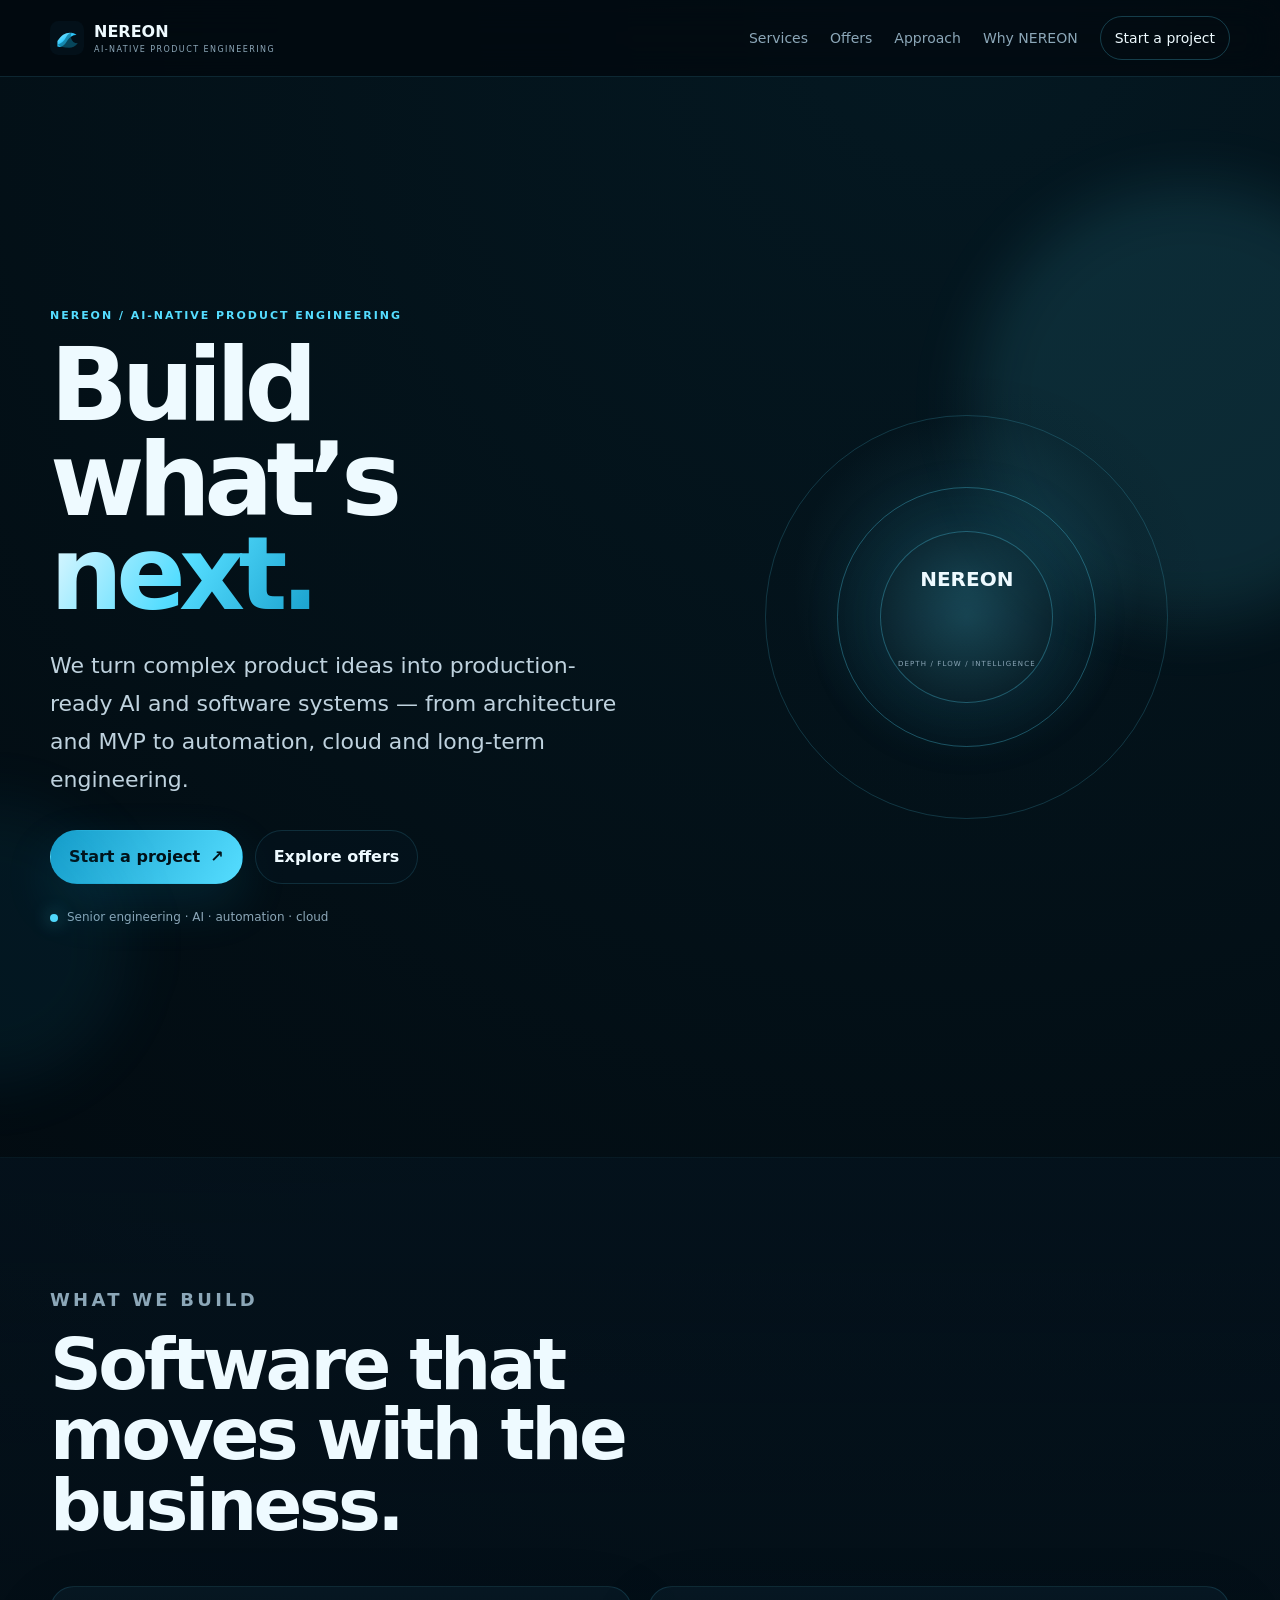
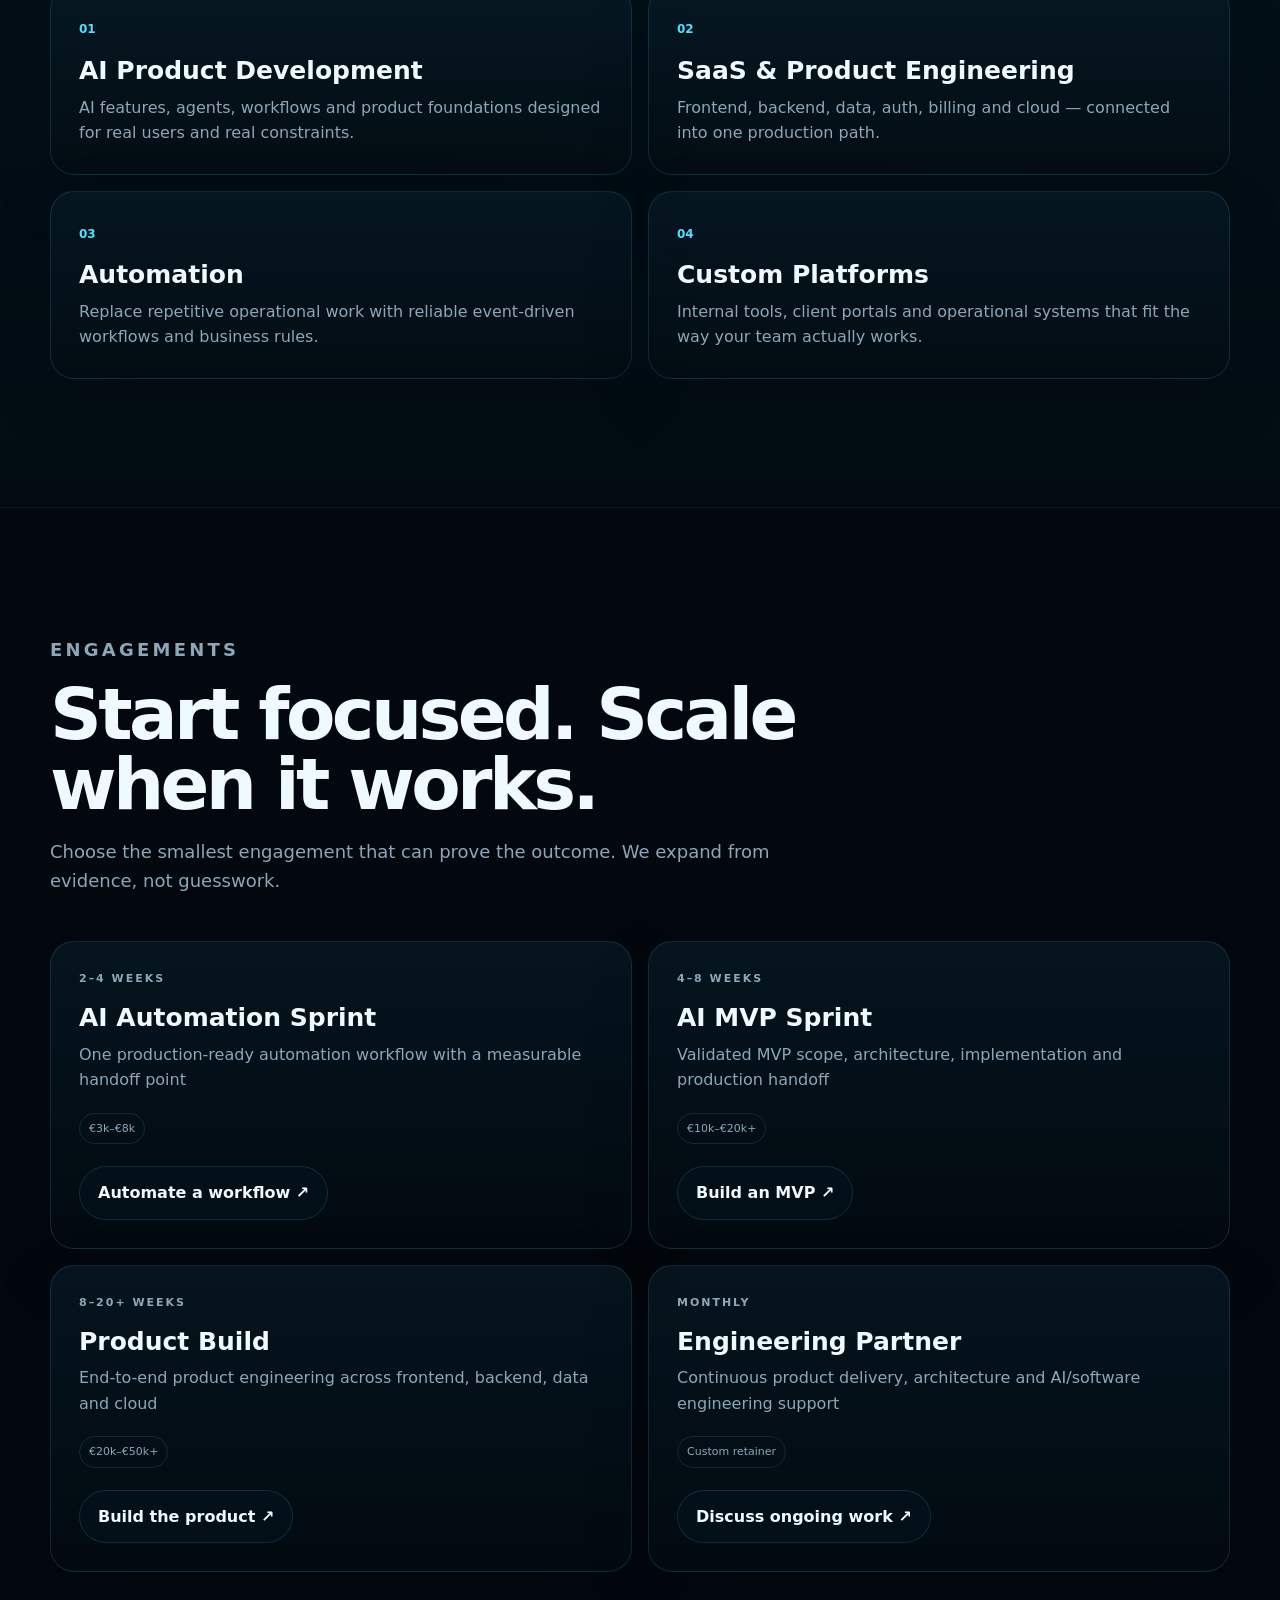
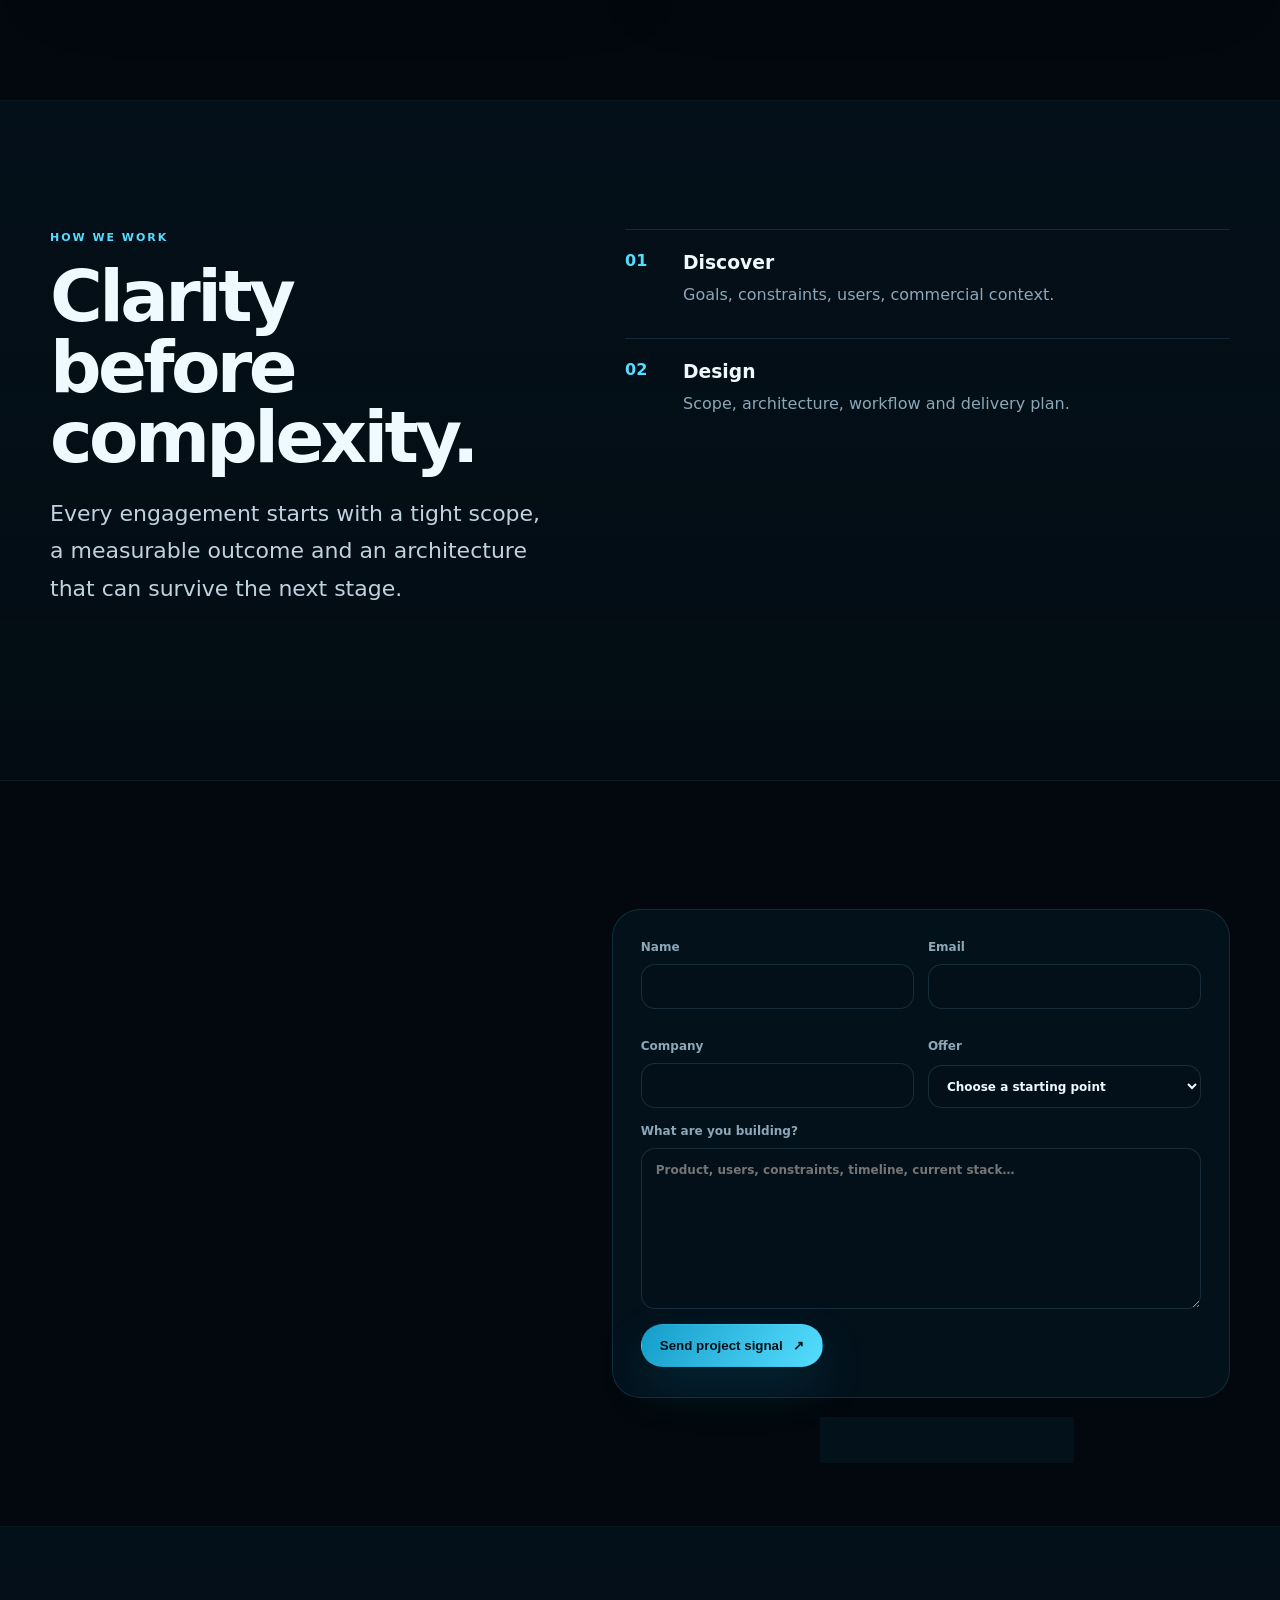
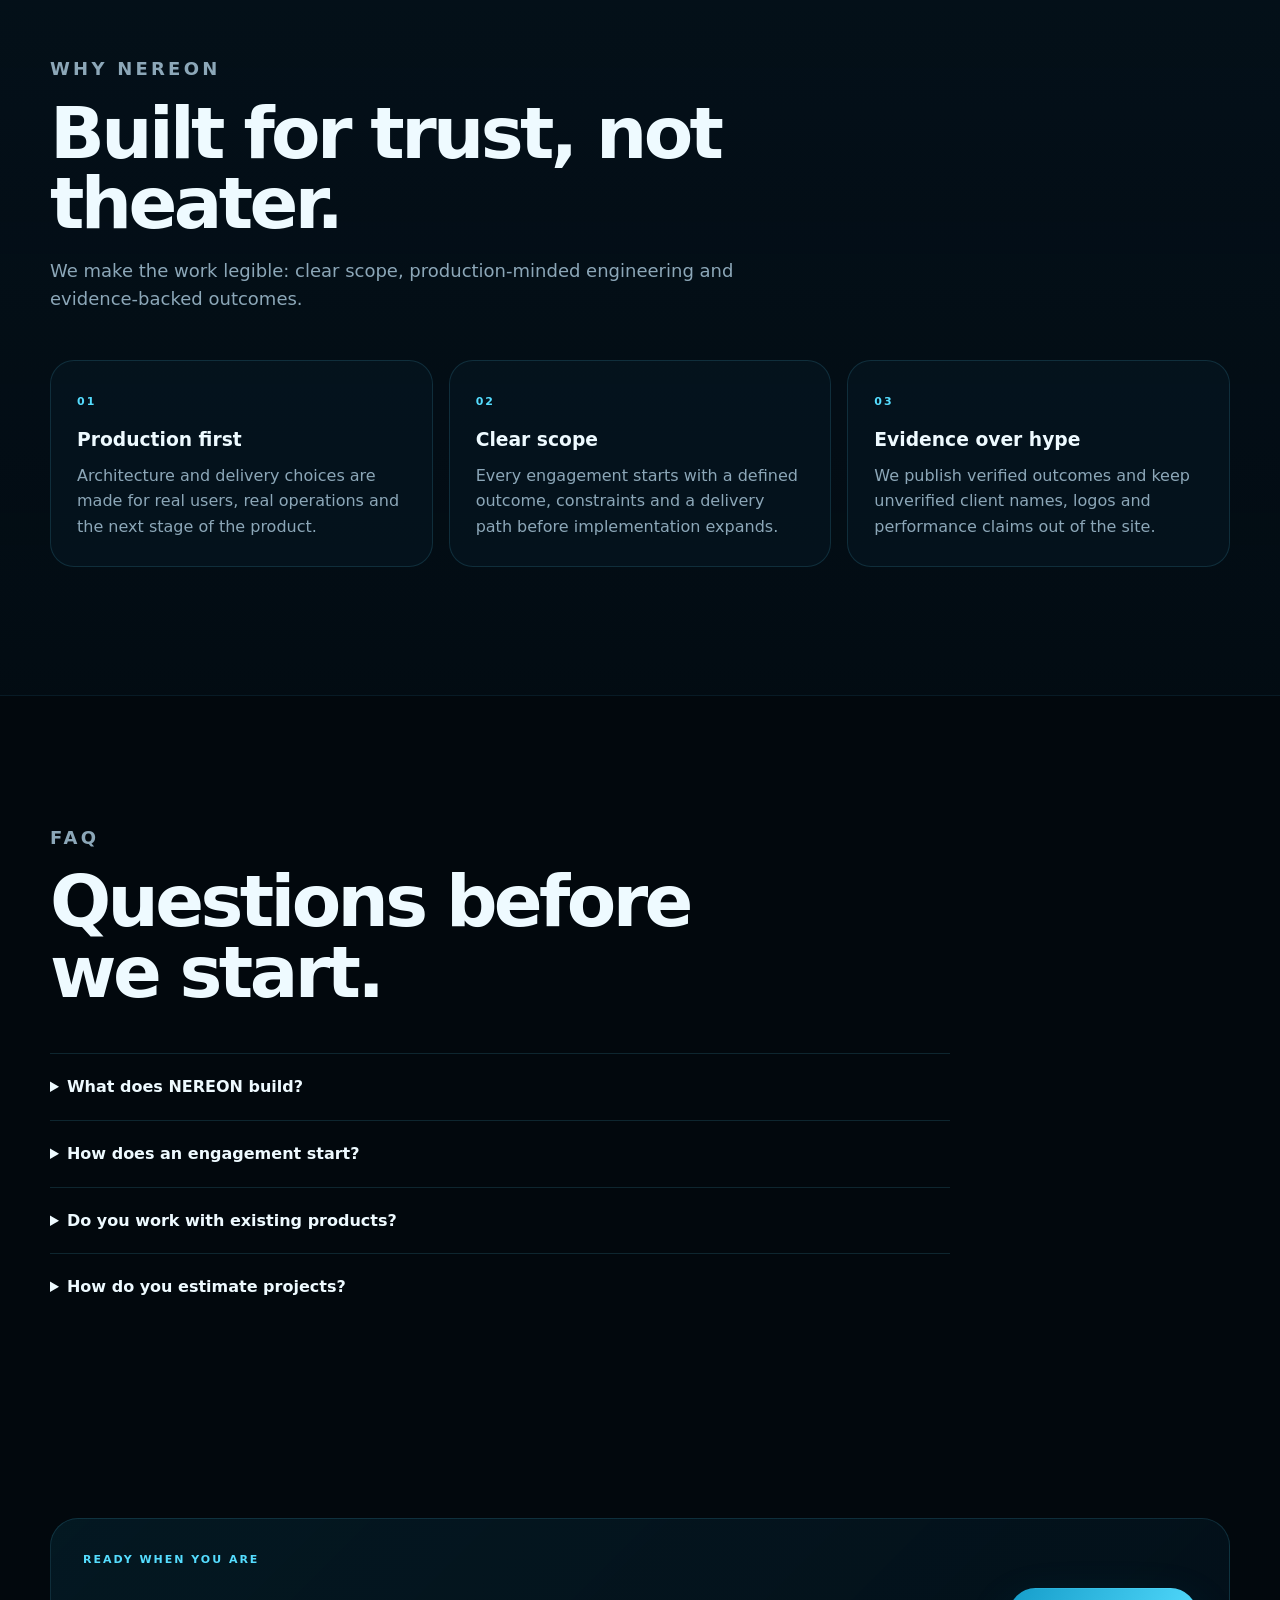
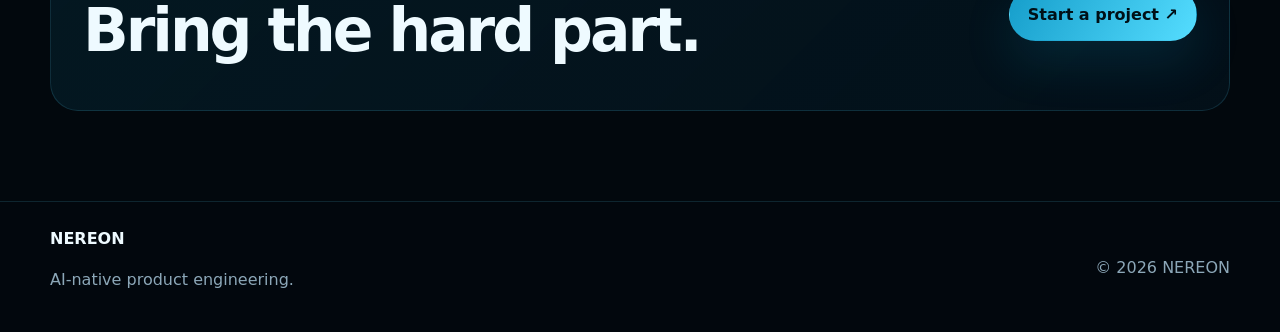
==== index.html @ 6e5f1c52 "Add NEREON website" ====
<!doctype html>
<html lang="en" data-brand="nereon">
<head>
  <meta charset="utf-8">
  <meta name="viewport" content="width=device-width, initial-scale=1">
  <meta name="theme-color" content="#02080d">
  <meta name="description" content="NEREON — AI-native product engineering for founders and product teams.">
  <meta property="og:title" content="NEREON — AI-Native Product Engineering">
  <meta property="og:description" content="From complex product ideas to production-ready AI and software systems.">
  <meta property="og:type" content="website">
  <meta property="og:site_name" content="NEREON">
  <link rel="icon" href="assets/icons/nereon-mark.svg">
  <link rel="stylesheet" href="css/brand.css">
  <link rel="stylesheet" href="css/nereon-sales.css">
</head>
<body>
<a class="skip-link" href="#main">Skip to content</a>
<header class="site-header"><div class="shell header-inner">
<a class="brand-lockup" href="#" aria-label="NEREON home"><img src="assets/brand/nereon-mark.svg" alt=""><span><strong>NEREON</strong><small>AI-NATIVE PRODUCT ENGINEERING</small></span></a>
<nav class="site-nav" aria-label="Primary"><a href="#services">Services</a><a href="#offers">Offers</a><a href="#approach">Approach</a><a href="#trust">Why NEREON</a><a class="nav-cta" href="#contact">Start a project</a></nav>
</div></header>
<main id="main">
<section class="hero section"><div class="ocean-orb ocean-orb--a" aria-hidden="true"></div><div class="ocean-orb ocean-orb--b" aria-hidden="true"></div><div class="shell hero-grid">
<div class="hero-copy" data-reveal><p class="eyebrow">NEREON / AI-NATIVE PRODUCT ENGINEERING</p><h1>Build what’s <em>next.</em></h1><p class="hero-lead">We turn complex product ideas into production-ready AI and software systems — from architecture and MVP to automation, cloud and long-term engineering.</p><div class="hero-actions"><a class="button button--primary" href="#contact">Start a project <span aria-hidden="true">↗</span></a><a class="button button--ghost" href="#offers">Explore offers</a></div><div class="hero-proof"><span class="signal-dot" aria-hidden="true"></span><span>Senior engineering · AI · automation · cloud</span></div></div>
<div class="hero-visual" data-reveal aria-hidden="true"><div class="depth-frame"><div class="depth-ring depth-ring--1"></div><div class="depth-ring depth-ring--2"></div><div class="depth-core"><span>NEREON</span><small>DEPTH / FLOW / INTELLIGENCE</small></div></div></div>
</div></section>
<section id="services" class="section section--muted"><div class="shell"><div class="section-heading" data-reveal><p class="eyebrow">WHAT WE BUILD</p><h2>Software that moves with the business.</h2></div><div class="service-grid">
<article class="service-card" data-reveal><span>01</span><h3>AI Product Development</h3><p>AI features, agents, workflows and product foundations designed for real users and real constraints.</p></article>
<article class="service-card" data-reveal><span>02</span><h3>SaaS &amp; Product Engineering</h3><p>Frontend, backend, data, auth, billing and cloud — connected into one production path.</p></article>
<article class="service-card" data-reveal><span>03</span><h3>Automation</h3><p>Replace repetitive operational work with reliable event-driven workflows and business rules.</p></article>
<article class="service-card" data-reveal><span>04</span><h3>Custom Platforms</h3><p>Internal tools, client portals and operational systems that fit the way your team actually works.</p></article>
</div></div></section>
<section id="offers" class="section"><div class="shell"><div class="section-heading" data-reveal><p class="eyebrow">ENGAGEMENTS</p><h2>Start focused. Scale when it works.</h2><p>Choose the smallest engagement that can prove the outcome. We expand from evidence, not guesswork.</p></div><div class="offer-grid" data-offers></div></div></section>
<section id="approach" class="section section--muted"><div class="shell approach-grid"><div data-reveal><p class="eyebrow">HOW WE WORK</p><h2>Clarity before complexity.</h2><p class="large-copy">Every engagement starts with a tight scope, a measurable outcome and an architecture that can survive the next stage.</p></div><div class="steps">
<article data-reveal><strong>01</strong><div><h3>Discover</h3><p>Goals, constraints, users, commercial context.</p></div></article>
<article data-reveal><strong>02</strong><div><h3>Design</h3><p>Scope, architecture, workflow and delivery plan.</p></div></article>
<article data-reveal><strong>03</strong><div><h3>Build</h3><p>Ship the smallest production-ready slice.</p></div></article>
<article data-reveal><strong>04</strong><div><h3>Operate</h3><p>Measure, automate and keep improving.</p></div></article>
</div></div></section>
<section id="contact" class="section contact-section"><div class="shell contact-grid"><div data-reveal><p class="eyebrow">START A PROJECT</p><h2>Bring us the hard part.</h2><p class="large-copy">Tell us what you are building, where the friction is, and what success looks like. We’ll turn that signal into a clear next step.</p></div>
<form class="contact-card" data-contact-form novalidate data-reveal><input class="honeypot" name="website" tabindex="-1" autocomplete="off" aria-hidden="true">
          <div class="field-grid"><label><span>Name</span><input name="name" autocomplete="name" required></label><label><span>Email</span><input name="email" type="email" autocomplete="email" required></label><label><span>Company</span><input name="company" autocomplete="organization"></label><label><span>Offer</span><select name="offerId" required><option value="">Choose a starting point</option></select></label></div><label><span>What are you building?</span><textarea name="message" rows="7" required placeholder="Product, users, constraints, timeline, current stack…"></textarea></label><div class="form-footer"><button class="button button--primary" type="submit">Send project signal <span aria-hidden="true">↗</span></button><p class="form-status" data-contact-status aria-live="polite"></p></div></form></div></section>
<section class="section section--muted" id="trust"><div class="shell"><div class="section-heading" data-reveal><p class="eyebrow">WHY NEREON</p><h2>Built for trust, not theater.</h2><p>We make the work legible: clear scope, production-minded engineering and evidence-backed outcomes.</p></div><div class="trust-grid" data-trust-principles></div></div></section>
<section class="section" id="faq"><div class="shell"><div class="section-heading" data-reveal><p class="eyebrow">FAQ</p><h2>Questions before we start.</h2></div><div class="faq-list" data-trust-faq></div></div></section>
<section class="section section--cta"><div class="shell launch-cta" data-reveal><div><p class="eyebrow">READY WHEN YOU ARE</p><h2>Bring the hard part.</h2></div><a class="button button--primary" href="#contact" data-tracked-cta="final-cta">Start a project ↗</a></div></section>
</main>
<footer class="site-footer"><div class="shell footer-inner"><div><strong>NEREON</strong><p>AI-native product engineering.</p></div><div><span>© <span id="year"></span> NEREON</span></div></div></footer>
<script type="module" src="js/nereon-sales-static.js"></script>
<script type="module" src="js/trust-mount.js"></script>
</body></html>
---- css/brand.css ----
/* PHASE 81 — NEREON Brand Identity */
:root {
  --nereon-ink: #02080d;
  --nereon-deep: #04131e;
  --nereon-blue-900: #052638;
  --nereon-blue-700: #075b7d;
  --nereon-blue-500: #159dca;
  --nereon-blue-300: #55ddff;
  --nereon-cyan: #9bf0ff;
  --nereon-white: #eefaff;
  --nereon-muted: #8ca7b8;
  --nereon-line: rgba(85, 221, 255, .16);
  --nereon-glow: 0 0 42px rgba(47, 201, 255, .16);
}

.nereon-lockup { display:inline-flex; align-items:center; gap:.8rem; text-decoration:none; color:var(--nereon-white); }
.nereon-lockup__mark { width:2rem; height:2rem; flex:none; }
.nereon-lockup__name { font-weight:760; letter-spacing:-.03em; }
.nereon-lockup__descriptor { display:block; margin-top:.15rem; color:var(--nereon-muted); font-size:.58rem; letter-spacing:.16em; text-transform:uppercase; }

.nereon-brand-surface {
  background:
    radial-gradient(circle at 72% 24%, rgba(85,221,255,.10), transparent 24%),
    radial-gradient(circle at 18% 78%, rgba(21,157,202,.08), transparent 28%),
    var(--nereon-deep);
  color:var(--nereon-white);
}

.nereon-accent { color:var(--nereon-blue-300); }
.nereon-glow { box-shadow:var(--nereon-glow); }

[data-brand-reveal] { opacity:0; transform:translateY(12px); transition:opacity 600ms cubic-bezier(.22,.61,.36,1), transform 600ms cubic-bezier(.22,.61,.36,1); }
[data-brand-reveal].is-visible { opacity:1; transform:none; }

@media (prefers-reduced-motion: reduce) {
  [data-brand-reveal] { opacity:1; transform:none; transition:none; }
}
---- css/nereon-sales.css ----
:root{--bg:#02080d;--bg2:#04131e;--surface:rgba(6,24,36,.72);--text:#eefaff;--muted:#8ca7b8;--line:rgba(85,221,255,.14);--accent:#55ddff;--accent2:#159dca;--max:1180px}*{box-sizing:border-box}html{scroll-behavior:smooth}body{margin:0;background:radial-gradient(circle at 75% 0%,rgba(21,157,202,.11),transparent 28%),var(--bg);color:var(--text);font-family:Inter,ui-sans-serif,system-ui,-apple-system,BlinkMacSystemFont,"Segoe UI",sans-serif;line-height:1.6}a{color:inherit}.shell{width:min(var(--max),calc(100% - 40px));margin-inline:auto}.skip-link{position:fixed;left:16px;top:-60px;z-index:50;background:#fff;color:#02080d;padding:10px 14px;border-radius:10px}.skip-link:focus{top:16px}.site-header{position:sticky;top:0;z-index:20;background:rgba(2,8,13,.72);border-bottom:1px solid var(--line);backdrop-filter:blur(18px)}.header-inner{display:flex;align-items:center;justify-content:space-between;min-height:76px;gap:24px}.brand-lockup{display:flex;align-items:center;gap:10px;text-decoration:none}.brand-lockup img{width:34px;height:34px}.brand-lockup strong{display:block}.brand-lockup small{display:block;color:var(--muted);font-size:8px;letter-spacing:.18em}.site-nav{display:flex;gap:22px;align-items:center}.site-nav a{text-decoration:none;color:var(--muted);font-size:14px}.site-nav a:hover,.site-nav a:focus-visible{color:var(--text)}.nav-cta{padding:10px 14px;border:1px solid rgba(85,221,255,.24);border-radius:999px;color:var(--text)!important}.section{position:relative;padding:clamp(84px,10vw,140px) 0;overflow:hidden}.section--muted{background:linear-gradient(180deg,rgba(4,19,30,.72),rgba(4,19,30,.35));border-block:1px solid rgba(85,221,255,.05)}.hero-grid{display:grid;grid-template-columns:1.05fr .95fr;gap:72px;align-items:center;min-height:calc(100vh - 76px)}.eyebrow{margin:0 0 14px;color:var(--accent);font-size:11px;font-weight:800;letter-spacing:.18em;text-transform:uppercase}.hero h1{font-size:clamp(56px,8vw,112px);line-height:.92;letter-spacing:-.065em;margin:0 0 26px;max-width:9ch}.hero h1 em{font-style:normal;color:transparent;background:linear-gradient(120deg,#eefaff,#55ddff,#159dca);-webkit-background-clip:text;background-clip:text}.hero-lead,.large-copy{font-size:clamp(18px,2vw,22px);line-height:1.72;color:#bfd2de;max-width:720px}.hero-actions{display:flex;gap:12px;flex-wrap:wrap;margin-top:32px}.button{display:inline-flex;align-items:center;justify-content:center;gap:10px;border-radius:999px;padding:13px 18px;font-weight:800;text-decoration:none;border:1px solid transparent;cursor:pointer}.button--primary{background:linear-gradient(120deg,var(--accent2),var(--accent));color:#001017;box-shadow:0 20px 50px rgba(21,157,202,.16)}.button--ghost{border-color:var(--line);color:var(--text);background:rgba(7,23,34,.42)}.hero-proof{display:flex;align-items:center;gap:9px;margin-top:24px;color:var(--muted);font-size:12px}.signal-dot{width:8px;height:8px;border-radius:50%;background:var(--accent);box-shadow:0 0 18px rgba(85,221,255,.65)}.hero-visual{display:grid;place-items:center;min-height:500px}.depth-frame{width:min(480px,80vw);aspect-ratio:1;border-radius:50%;position:relative;display:grid;place-items:center;background:radial-gradient(circle at 50% 44%,rgba(85,221,255,.16),rgba(4,19,30,.08) 48%,transparent 69%)}.depth-ring{position:absolute;border:1px solid rgba(85,221,255,.18);border-radius:50%;inset:8%}.depth-ring--2{inset:23%;border-color:rgba(85,221,255,.3)}.depth-core{width:36%;aspect-ratio:1;border-radius:50%;border:1px solid rgba(85,221,255,.3);background:radial-gradient(circle,rgba(85,221,255,.12),rgba(2,8,13,.2));display:grid;place-items:center;text-align:center;box-shadow:0 0 90px rgba(21,157,202,.12)}.depth-core span{font-size:20px;font-weight:800}.depth-core small{color:var(--muted);font-size:7px;letter-spacing:.16em}.section-heading{max-width:760px;margin-bottom:46px}.section-heading h2,.approach-grid h2,.contact-grid h2{font-size:clamp(38px,6vw,72px);line-height:.98;letter-spacing:-.05em;margin:0 0 18px}.section-heading p{color:var(--muted);font-size:18px}.service-grid,.offer-grid{display:grid;grid-template-columns:repeat(2,1fr);gap:16px}.service-card,.offer-card{padding:28px;border:1px solid var(--line);border-radius:24px;background:linear-gradient(180deg,rgba(8,28,41,.64),rgba(3,12,18,.64));box-shadow:0 24px 70px rgba(0,0,0,.12)}.service-card span{color:var(--accent);font-size:12px;font-weight:800}.service-card h3,.offer-card h3{font-size:25px;line-height:1.1;margin:16px 0 10px}.service-card p,.offer-card p{color:var(--muted);margin:0}.offer-card__meta{display:flex;gap:8px;flex-wrap:wrap;margin-top:20px}.pill{padding:6px 9px;border:1px solid var(--line);border-radius:999px;color:var(--muted);font-size:11px}.offer-card__cta{margin-top:22px}.approach-grid{display:grid;grid-template-columns:.9fr 1.1fr;gap:80px}.steps{display:grid;gap:12px}.steps article{display:grid;grid-template-columns:42px 1fr;gap:16px;padding:18px 0;border-top:1px solid var(--line)}.steps strong{color:var(--accent)}.steps h3{margin:0}.steps p{margin:4px 0 0;color:var(--muted)}.contact-grid{display:grid;grid-template-columns:.9fr 1.1fr;gap:56px;align-items:start}.contact-card{padding:28px;border:1px solid var(--line);border-radius:28px;background:rgba(6,24,36,.65);backdrop-filter:blur(18px)}.field-grid{display:grid;grid-template-columns:1fr 1fr;gap:14px}.contact-card label{display:grid;gap:7px;margin-bottom:14px;color:var(--muted);font-size:12px;font-weight:700}.contact-card input,.contact-card select,.contact-card textarea{width:100%;border:1px solid rgba(140,189,224,.16);border-radius:14px;background:#041019;color:var(--text);padding:12px 14px;outline:none;font:inherit}.contact-card input:focus,.contact-card select:focus,.contact-card textarea:focus{border-color:var(--accent);box-shadow:0 0 0 4px rgba(85,221,255,.08)}.form-footer{display:flex;align-items:center;gap:14px;flex-wrap:wrap}.form-status{min-height:22px;color:var(--muted);font-size:12px}.form-status.success{color:#8af0c9}.form-status.error{color:#ff9db3}.site-footer{border-top:1px solid var(--line);background:#02070d}.footer-inner{min-height:130px;display:flex;justify-content:space-between;align-items:center;color:var(--muted)}.footer-inner strong{color:var(--text)}[data-reveal]{opacity:0;transform:translateY(18px);transition:opacity .7s cubic-bezier(.22,.61,.36,1),transform .7s cubic-bezier(.22,.61,.36,1)}[data-reveal].is-visible{opacity:1;transform:none}.ocean-orb{position:absolute;border-radius:50%;filter:blur(30px);pointer-events:none}.ocean-orb--a{width:34vw;max-width:520px;aspect-ratio:1;right:-10vw;top:12vh;background:rgba(85,221,255,.11)}.ocean-orb--b{width:22vw;max-width:340px;aspect-ratio:1;left:-12vw;bottom:8vh;background:rgba(21,157,202,.08)}@media (max-width:900px){.hero-grid,.approach-grid,.contact-grid{grid-template-columns:1fr}.hero-grid{gap:36px}.hero-visual{min-height:360px}.service-grid,.offer-grid{grid-template-columns:1fr}.site-nav a:not(.nav-cta){display:none}.field-grid{grid-template-columns:1fr}.footer-inner{flex-direction:column;align-items:flex-start;justify-content:center;gap:8px;padding-block:30px}}@media (prefers-reduced-motion:reduce){html{scroll-behavior:auto}[data-reveal]{opacity:1;transform:none;transition:none}}:focus-visible{outline:2px solid var(--accent);outline-offset:3px}

.honeypot{position:absolute!important;left:-10000px!important;width:1px!important;height:1px!important;opacity:0!important;pointer-events:none!important}

.trust-grid{display:grid;grid-template-columns:repeat(3,minmax(0,1fr));gap:16px}.trust-card{padding:26px;border:1px solid var(--line);border-radius:24px;background:rgba(6,24,36,.5)}.trust-card h3{margin:12px 0 8px}.trust-card p{margin:0;color:var(--muted)}.faq-list{max-width:900px}.faq-item{border-top:1px solid var(--line);padding:20px 0}.faq-item summary{cursor:pointer;font-weight:800}.faq-item p{color:var(--muted);max-width:760px}.section--cta{padding-top:70px;padding-bottom:90px}.launch-cta{display:flex;align-items:center;justify-content:space-between;gap:24px;padding:32px;border:1px solid var(--line);border-radius:28px;background:linear-gradient(135deg,rgba(21,157,202,.11),rgba(4,19,30,.72))}.launch-cta h2{margin:0;font-size:clamp(34px,5vw,60px);letter-spacing:-.05em}@media(max-width:900px){.trust-grid{grid-template-columns:1fr}.launch-cta{flex-direction:column;align-items:flex-start}}
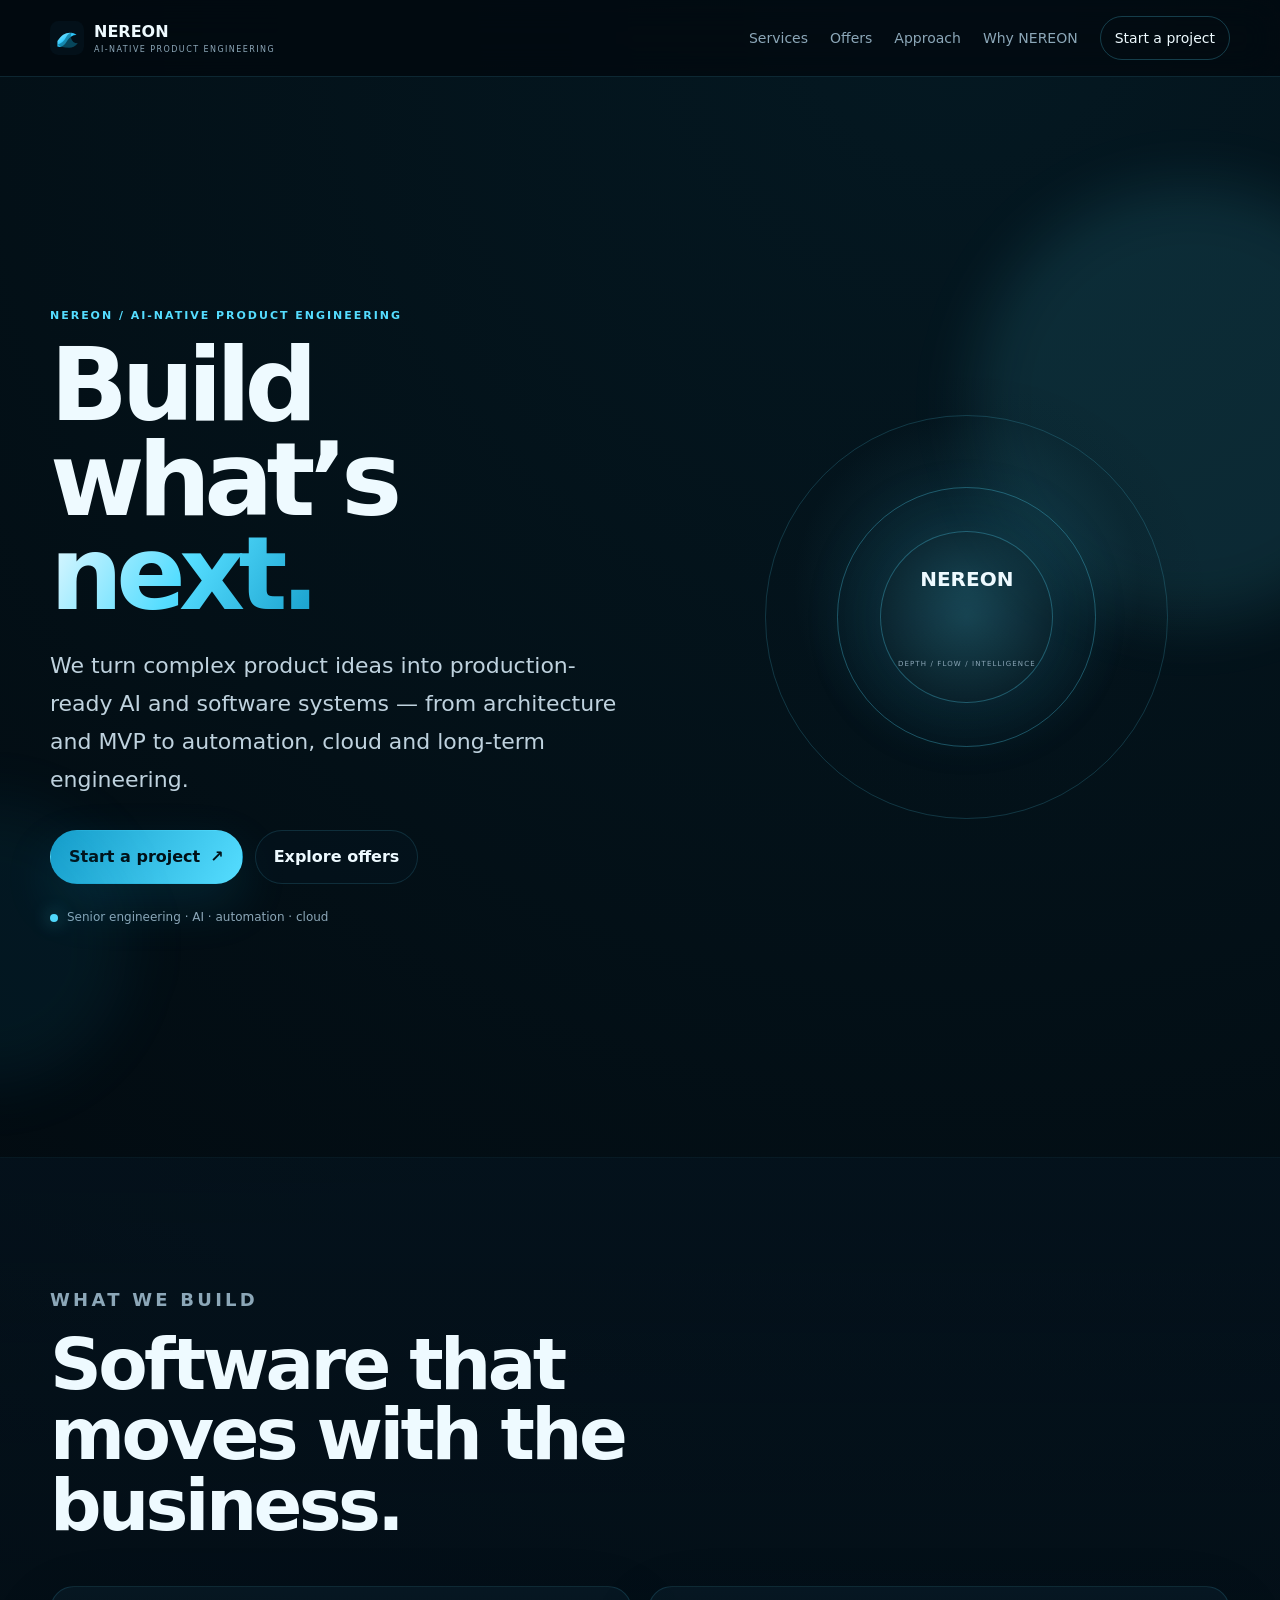
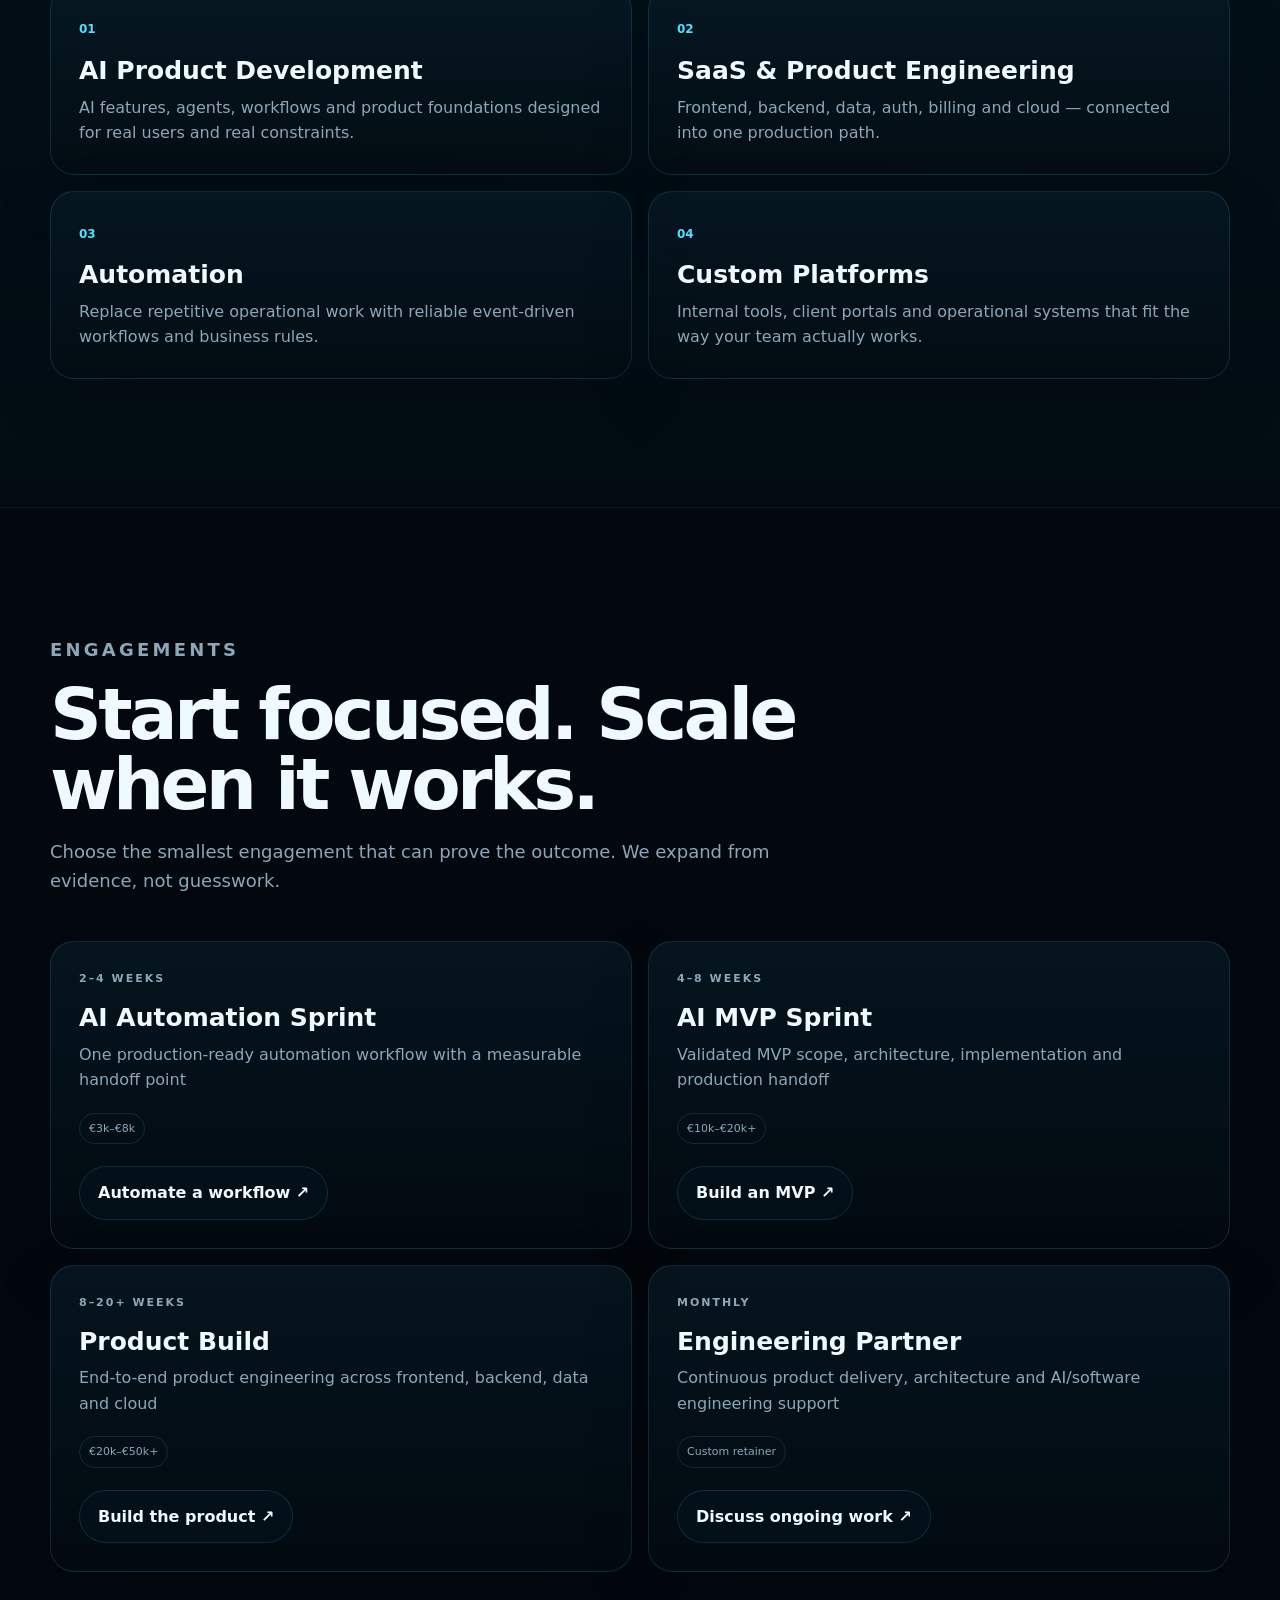
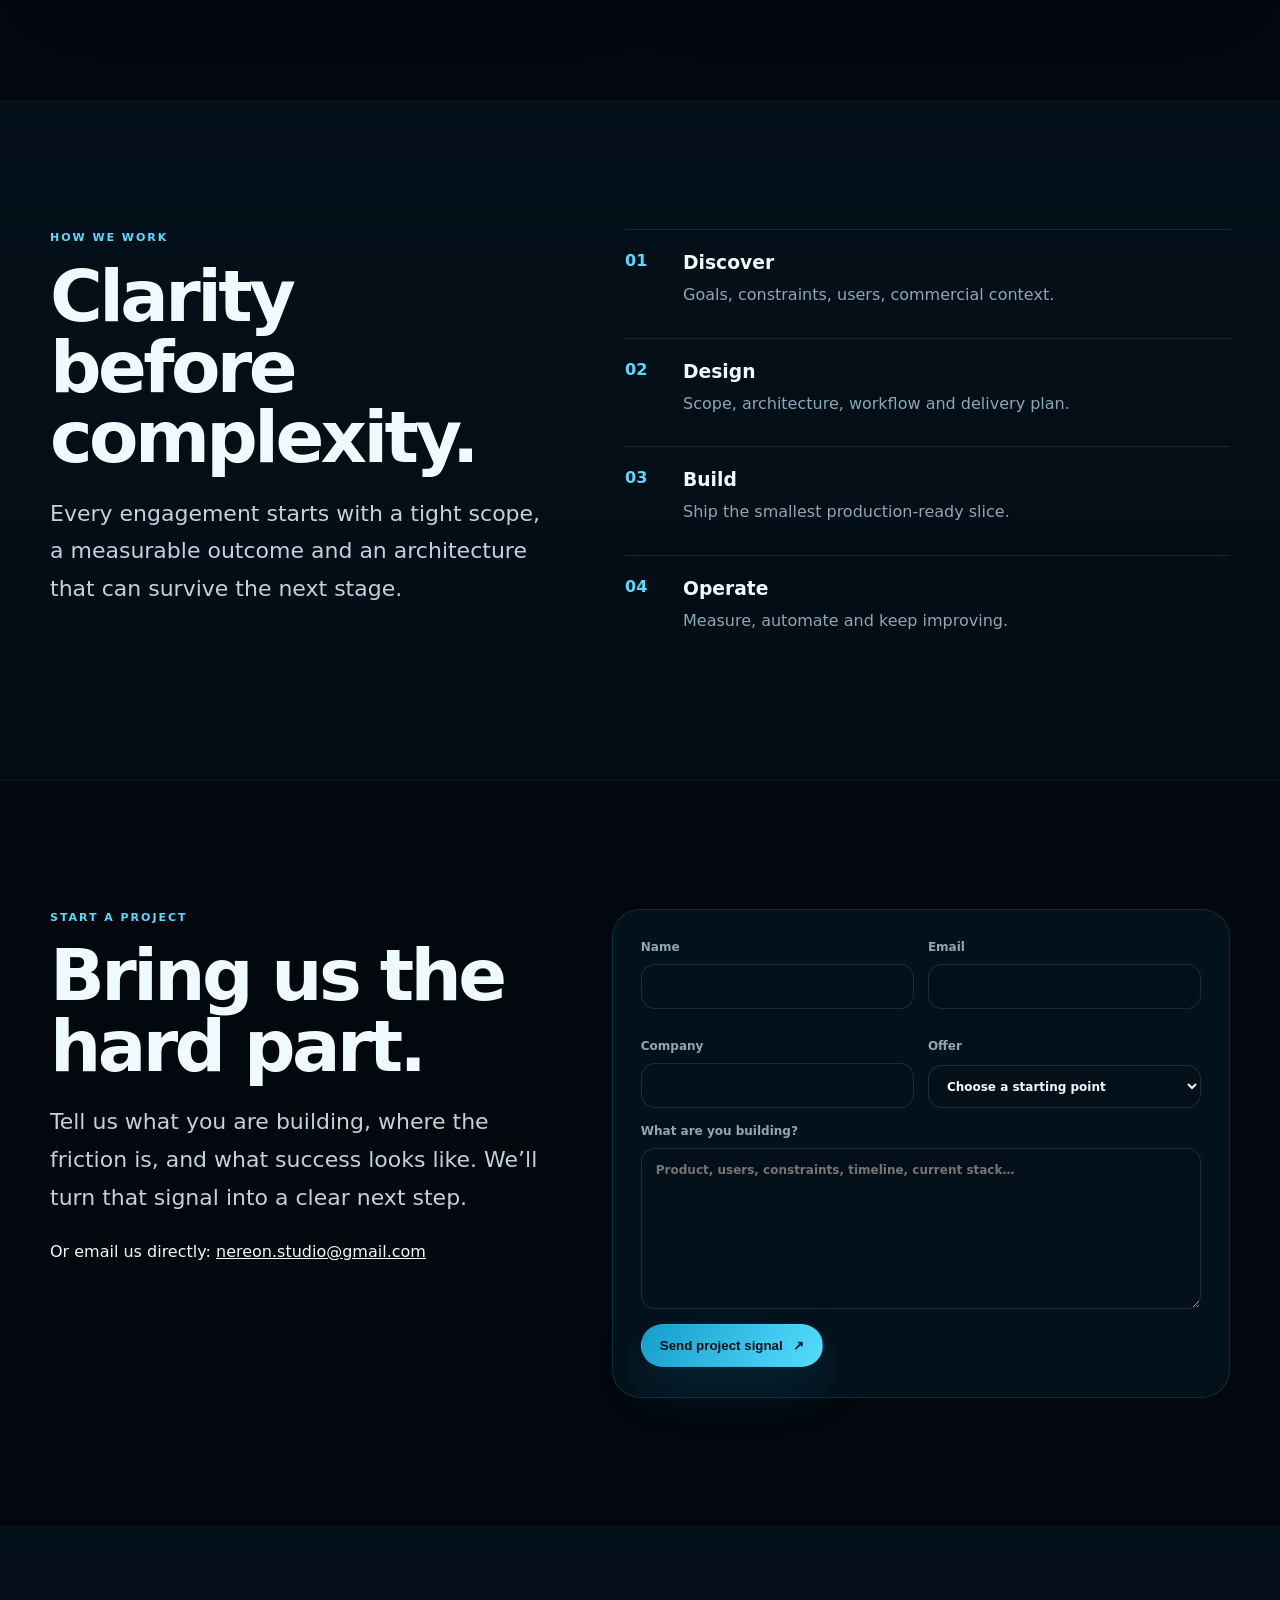
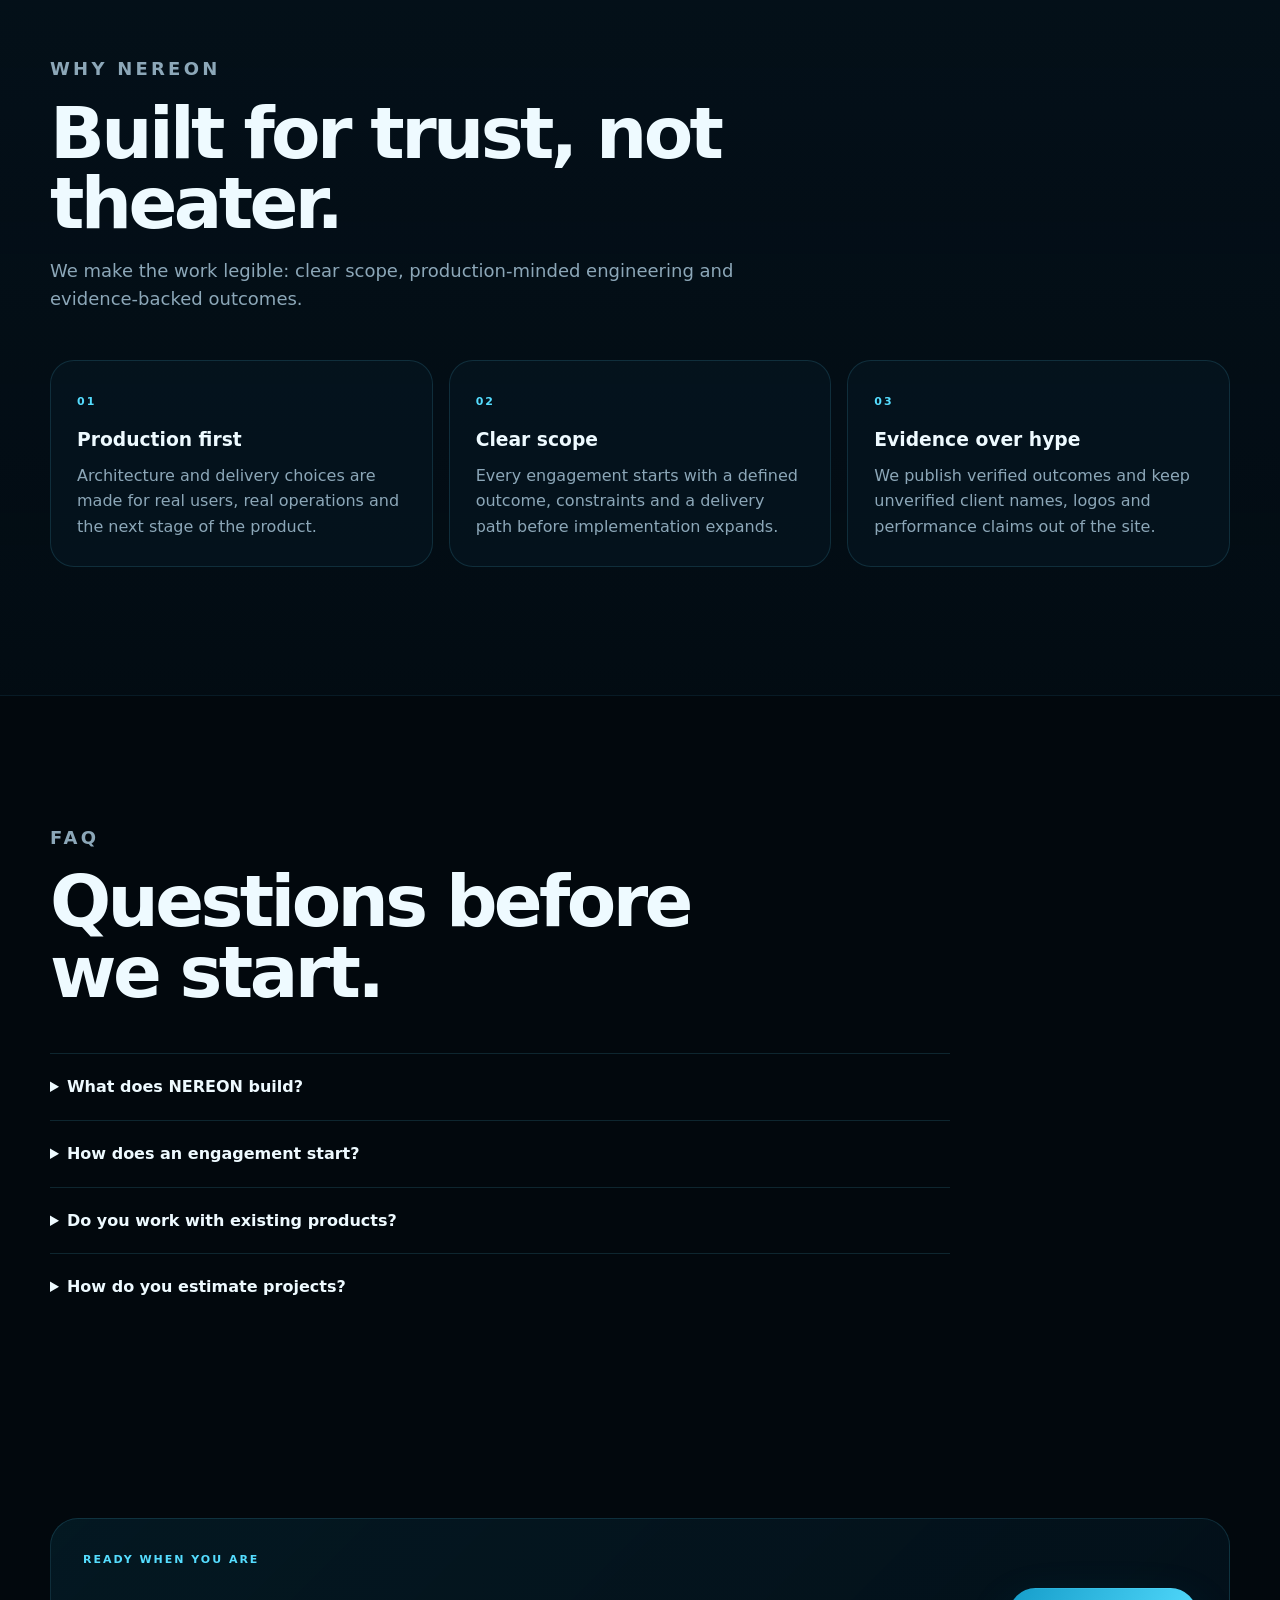
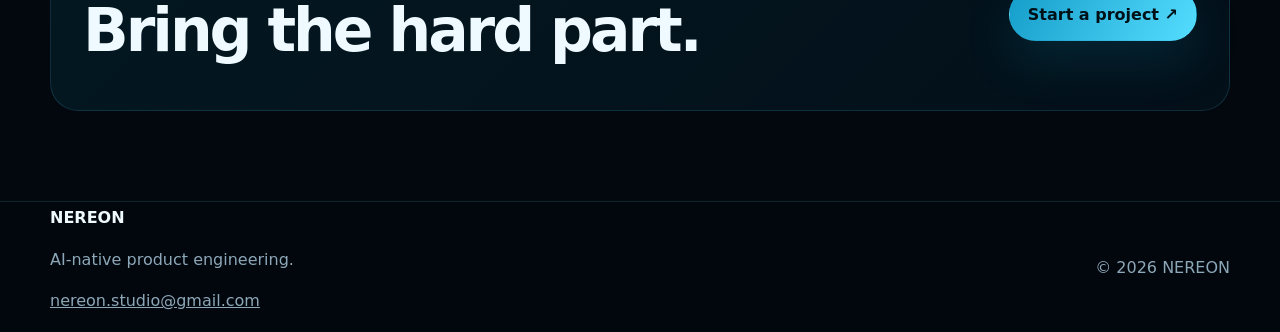
==== commit a728ed4b: "Update NEREON website SEO and contact" ====
--- a/index.html
+++ b/index.html
@@ -9,6 +9,10 @@
   <meta property="og:description" content="From complex product ideas to production-ready AI and software systems.">
   <meta property="og:type" content="website">
   <meta property="og:site_name" content="NEREON">
+  <link rel="canonical" href="https://orlxll.github.io/nereon/">
+  <meta name="robots" content="index, follow">
+  <meta property="og:url" content="https://orlxll.github.io/nereon/">
+  <script type="application/ld+json">{"@context":"https://schema.org","@type":"Organization","name":"NEREON","url":"https://orlxll.github.io/nereon/","email":"mailto:nereon.studio@gmail.com","description":"AI-native product engineering for founders and product teams.","sameAs":[]}</script>
   <link rel="icon" href="assets/icons/nereon-mark.svg">
   <link rel="stylesheet" href="css/brand.css">
   <link rel="stylesheet" href="css/nereon-sales.css">
@@ -37,14 +41,14 @@
 <article data-reveal><strong>03</strong><div><h3>Build</h3><p>Ship the smallest production-ready slice.</p></div></article>
 <article data-reveal><strong>04</strong><div><h3>Operate</h3><p>Measure, automate and keep improving.</p></div></article>
 </div></div></section>
-<section id="contact" class="section contact-section"><div class="shell contact-grid"><div data-reveal><p class="eyebrow">START A PROJECT</p><h2>Bring us the hard part.</h2><p class="large-copy">Tell us what you are building, where the friction is, and what success looks like. We’ll turn that signal into a clear next step.</p></div>
+<section id="contact" class="section contact-section"><div class="shell contact-grid"><div data-reveal><p class="eyebrow">START A PROJECT</p><h2>Bring us the hard part.</h2><p class="large-copy">Tell us what you are building, where the friction is, and what success looks like. We’ll turn that signal into a clear next step.</p><p class="contact-email">Or email us directly: <a href="mailto:nereon.studio@gmail.com">nereon.studio@gmail.com</a></p></div>
 <form class="contact-card" data-contact-form novalidate data-reveal><input class="honeypot" name="website" tabindex="-1" autocomplete="off" aria-hidden="true">
           <div class="field-grid"><label><span>Name</span><input name="name" autocomplete="name" required></label><label><span>Email</span><input name="email" type="email" autocomplete="email" required></label><label><span>Company</span><input name="company" autocomplete="organization"></label><label><span>Offer</span><select name="offerId" required><option value="">Choose a starting point</option></select></label></div><label><span>What are you building?</span><textarea name="message" rows="7" required placeholder="Product, users, constraints, timeline, current stack…"></textarea></label><div class="form-footer"><button class="button button--primary" type="submit">Send project signal <span aria-hidden="true">↗</span></button><p class="form-status" data-contact-status aria-live="polite"></p></div></form></div></section>
 <section class="section section--muted" id="trust"><div class="shell"><div class="section-heading" data-reveal><p class="eyebrow">WHY NEREON</p><h2>Built for trust, not theater.</h2><p>We make the work legible: clear scope, production-minded engineering and evidence-backed outcomes.</p></div><div class="trust-grid" data-trust-principles></div></div></section>
 <section class="section" id="faq"><div class="shell"><div class="section-heading" data-reveal><p class="eyebrow">FAQ</p><h2>Questions before we start.</h2></div><div class="faq-list" data-trust-faq></div></div></section>
 <section class="section section--cta"><div class="shell launch-cta" data-reveal><div><p class="eyebrow">READY WHEN YOU ARE</p><h2>Bring the hard part.</h2></div><a class="button button--primary" href="#contact" data-tracked-cta="final-cta">Start a project ↗</a></div></section>
 </main>
-<footer class="site-footer"><div class="shell footer-inner"><div><strong>NEREON</strong><p>AI-native product engineering.</p></div><div><span>© <span id="year"></span> NEREON</span></div></div></footer>
+<footer class="site-footer"><div class="shell footer-inner"><div><strong>NEREON</strong><p>AI-native product engineering.</p><p><a href="mailto:nereon.studio@gmail.com">nereon.studio@gmail.com</a></p></div><div><span>© <span id="year"></span> NEREON</span></div></div></footer>
 <script type="module" src="js/nereon-sales-static.js"></script>
 <script type="module" src="js/trust-mount.js"></script>
 </body></html>
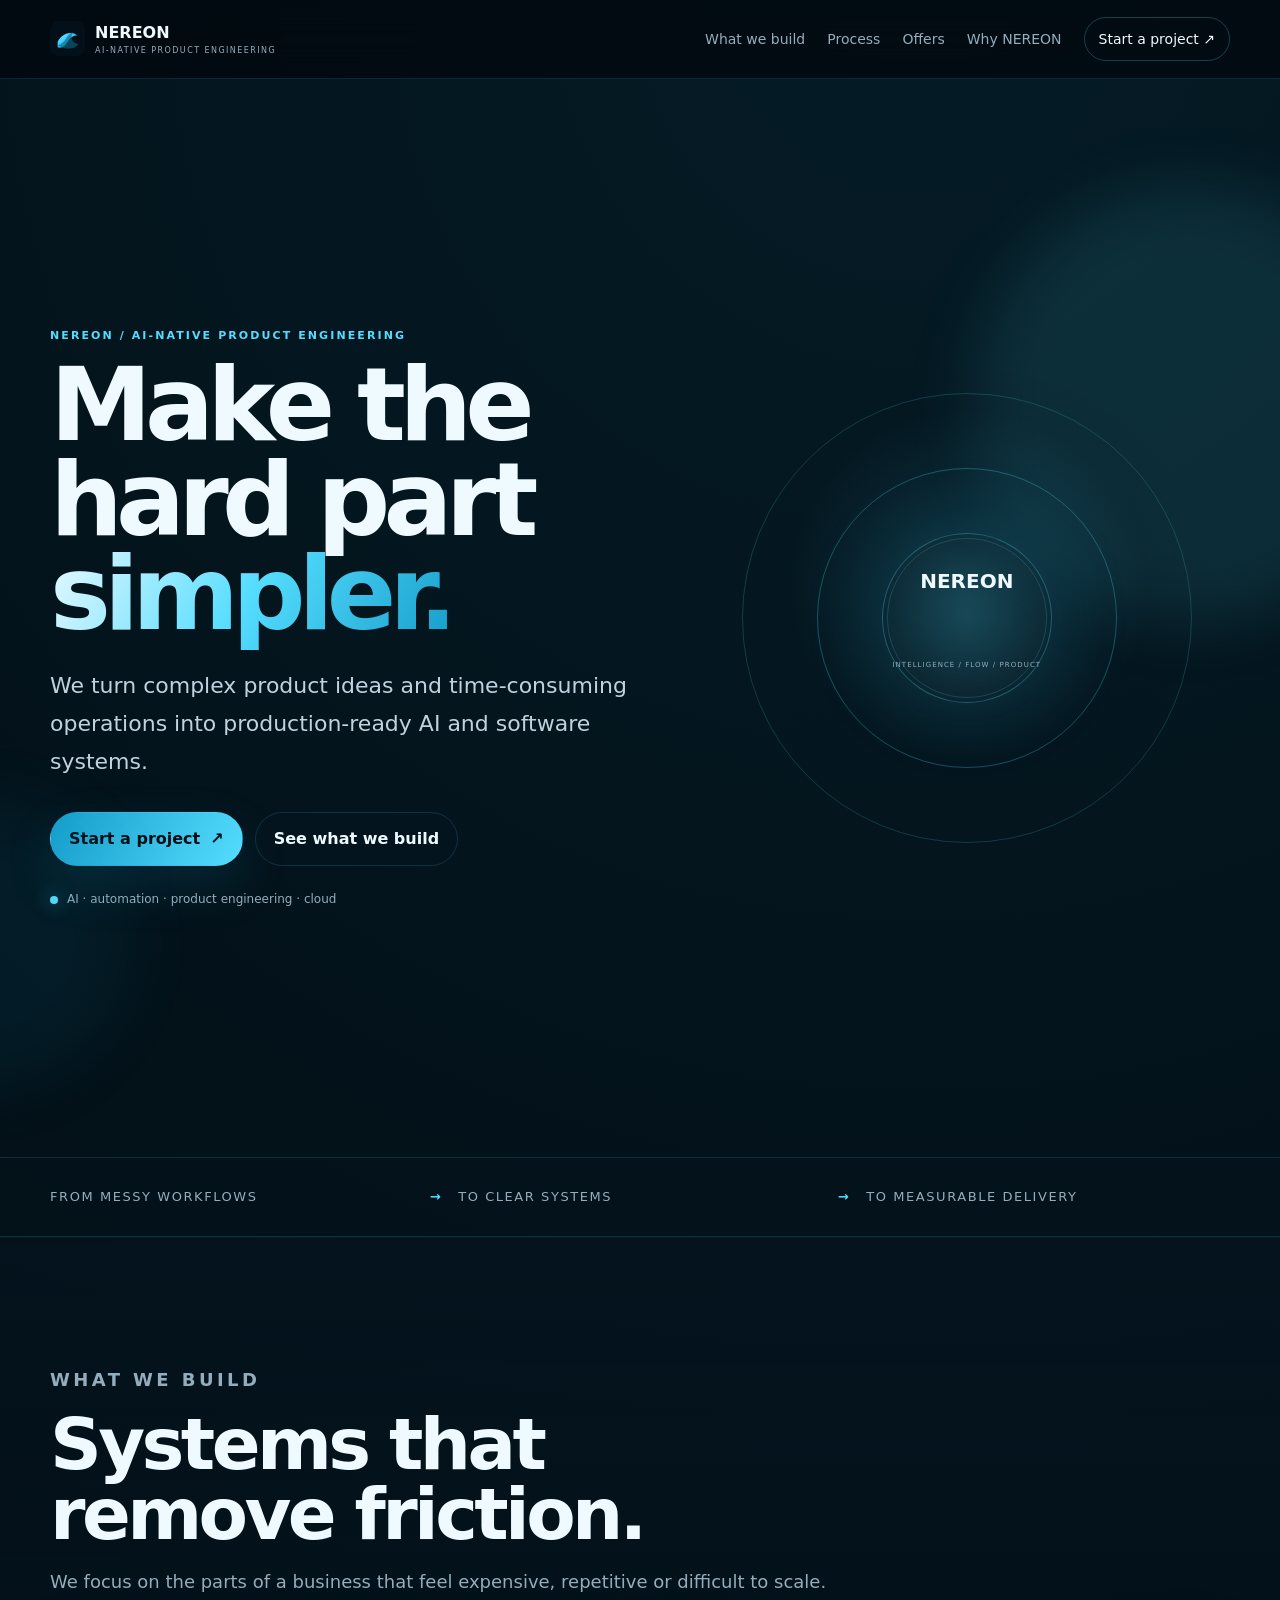
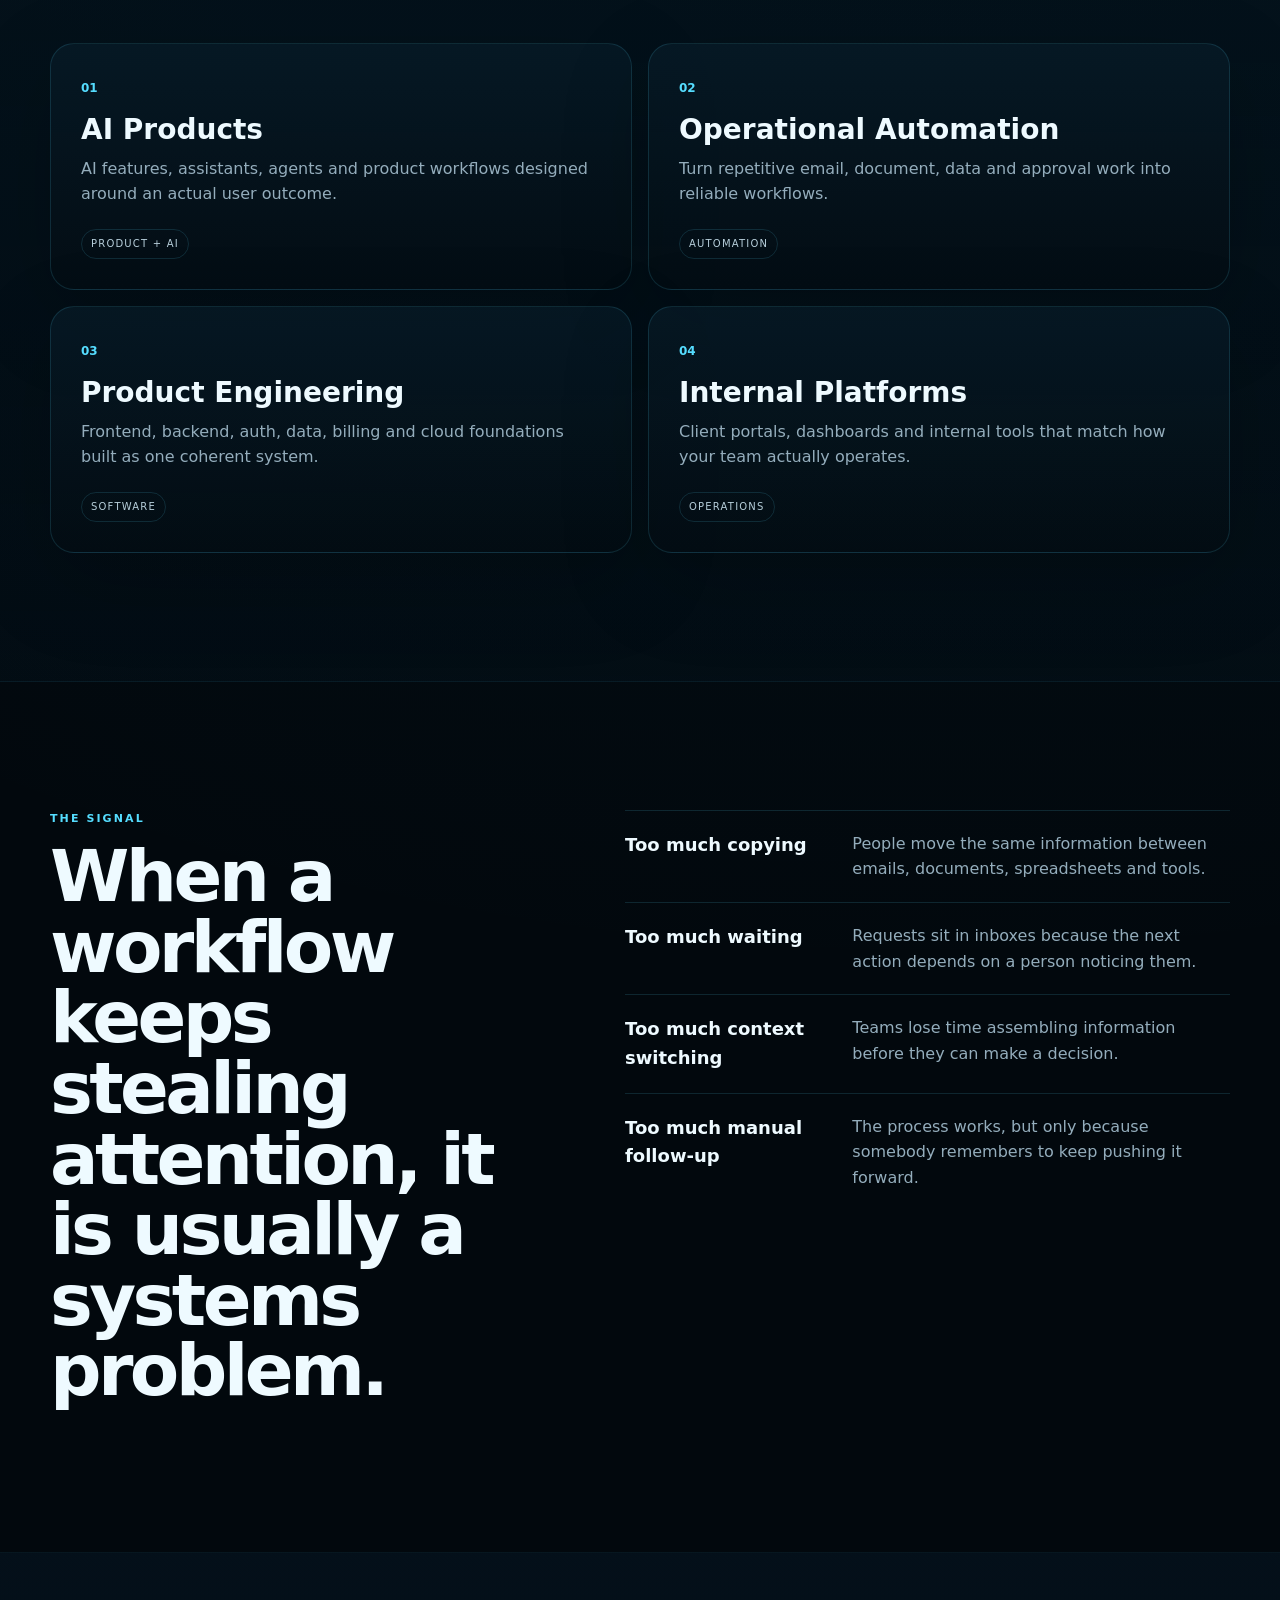
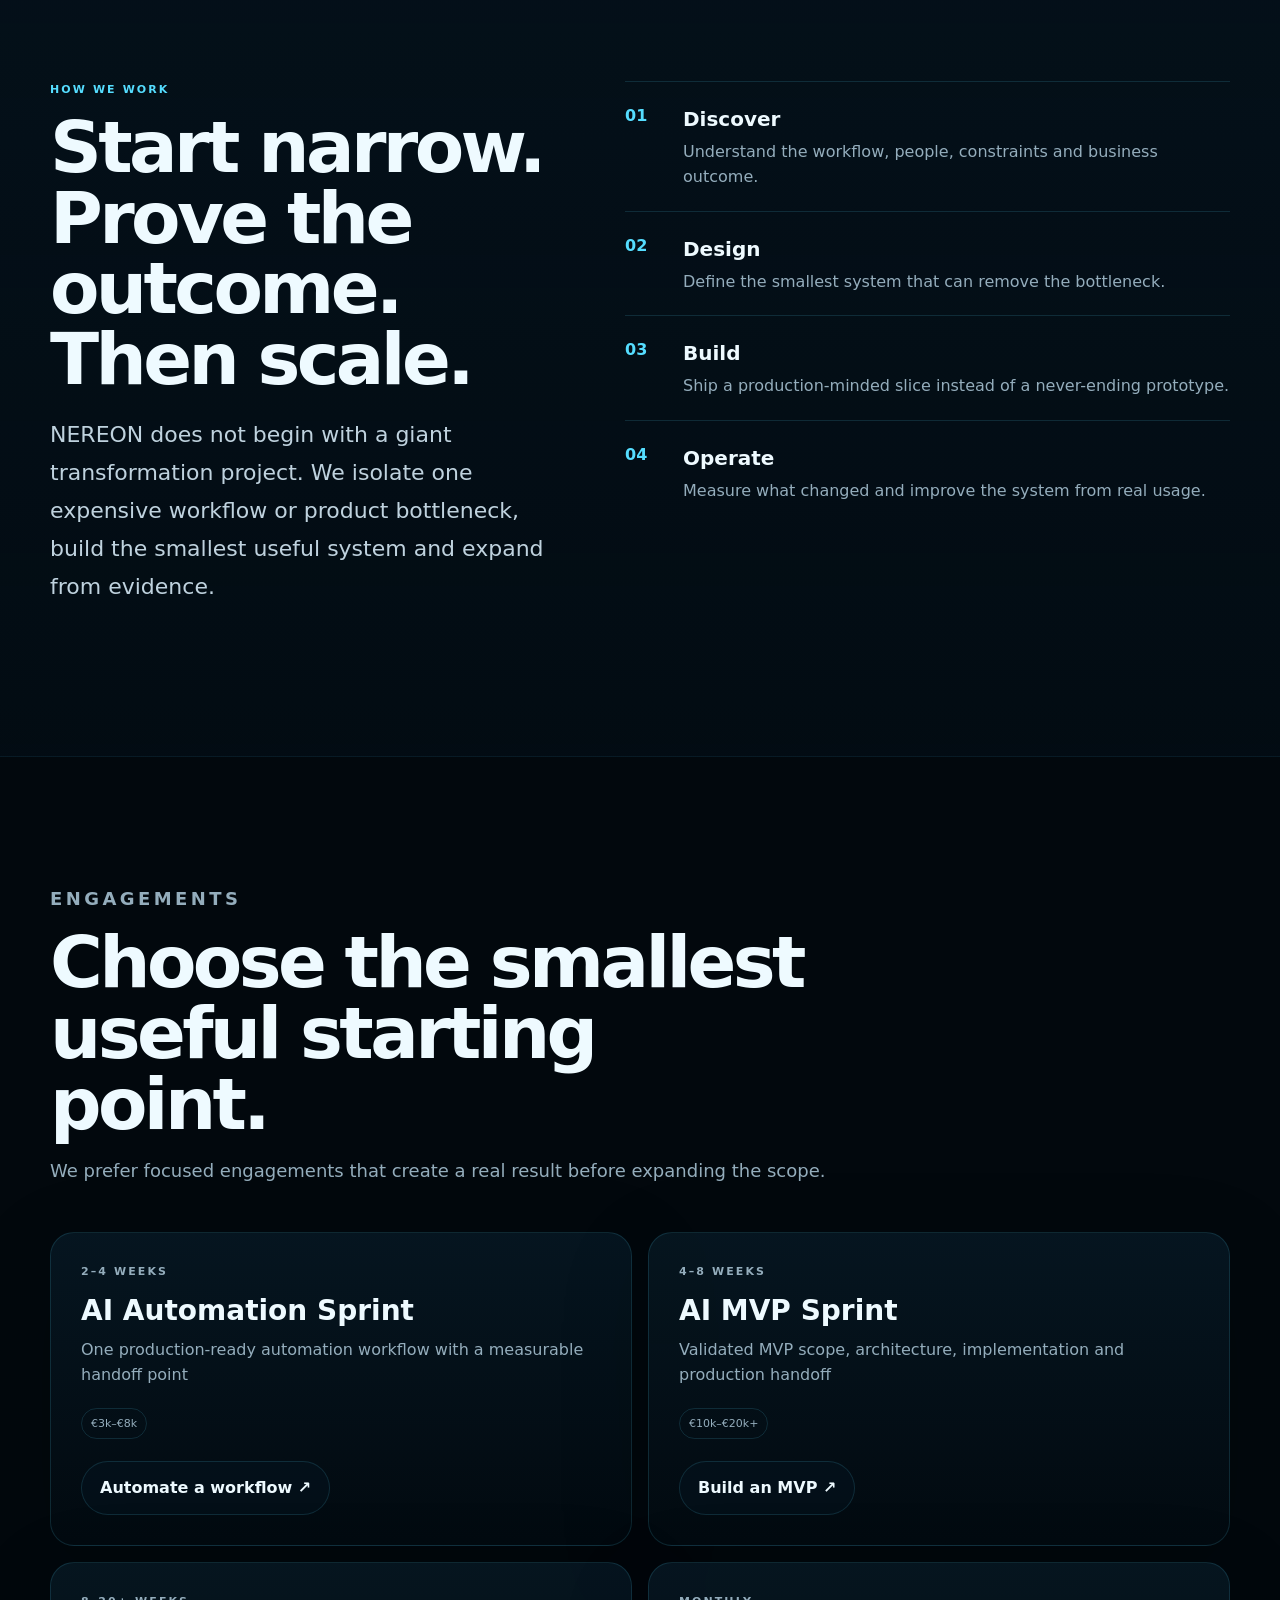
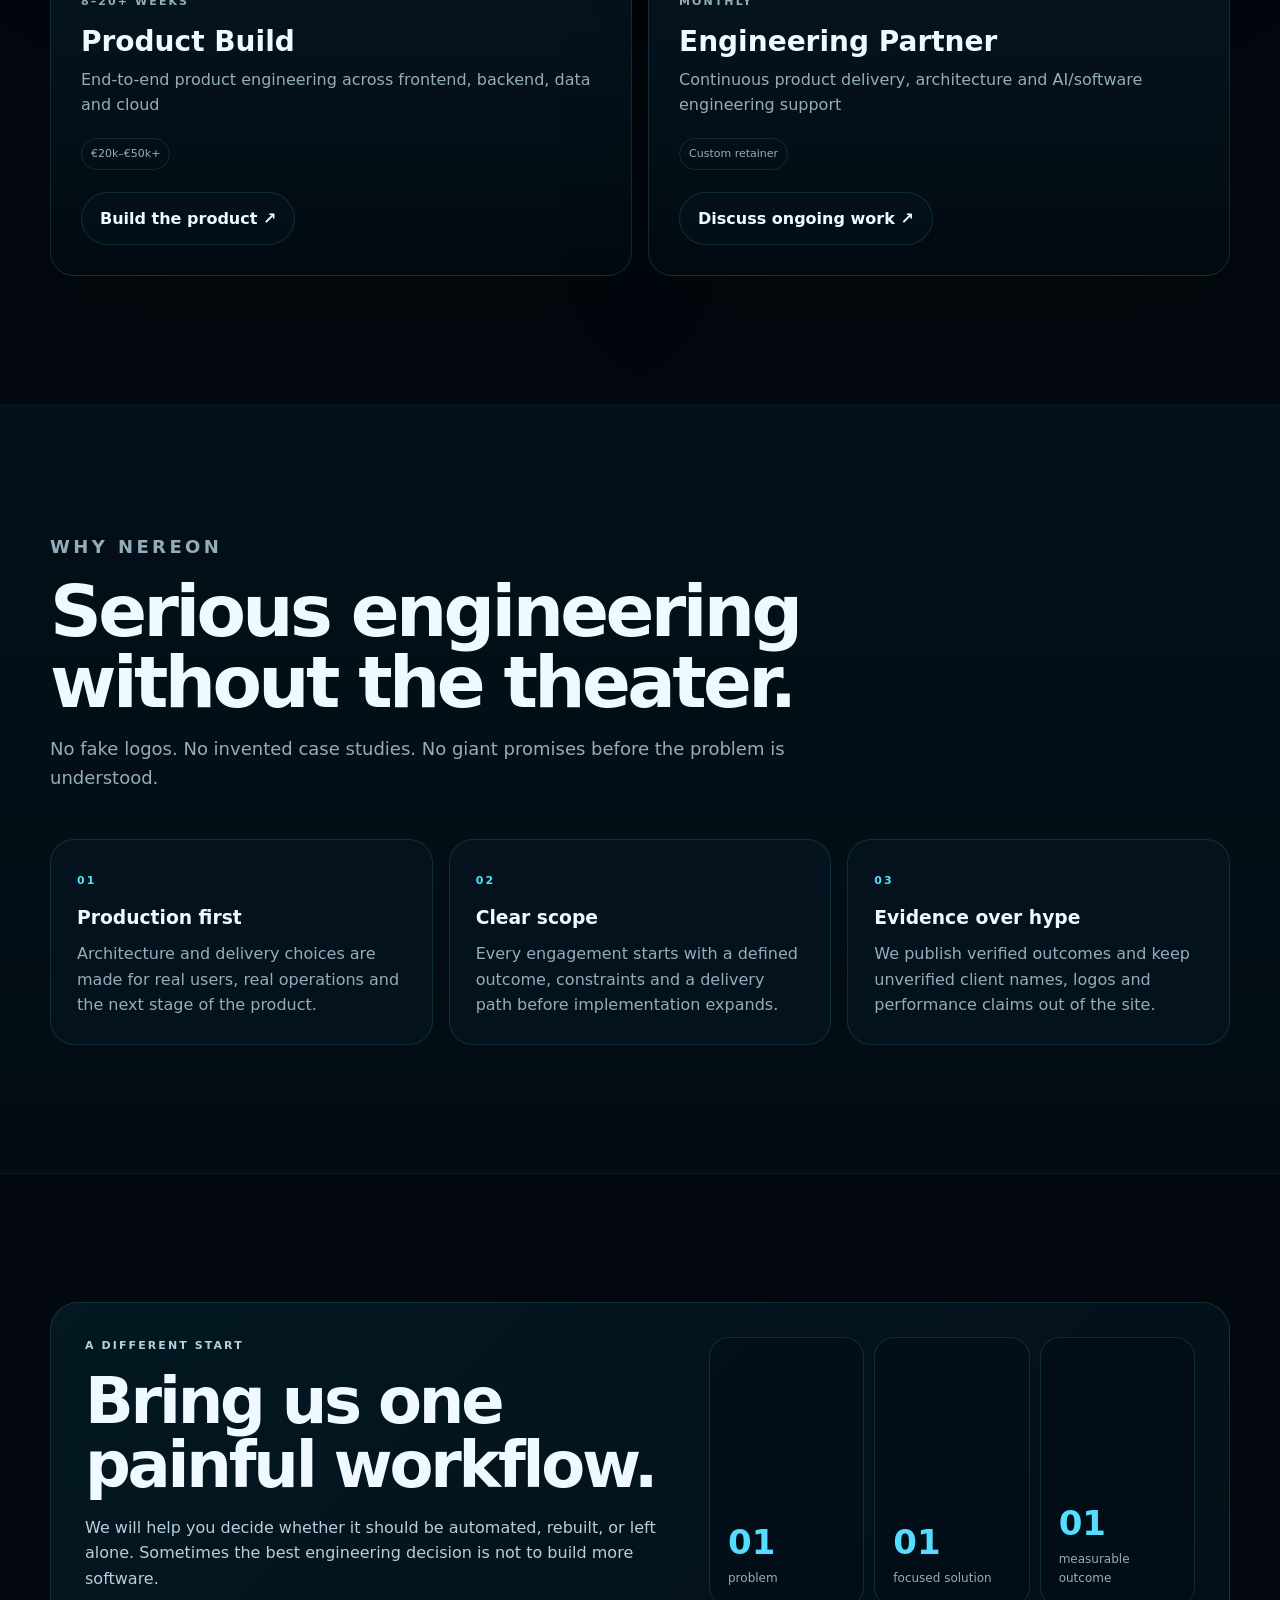
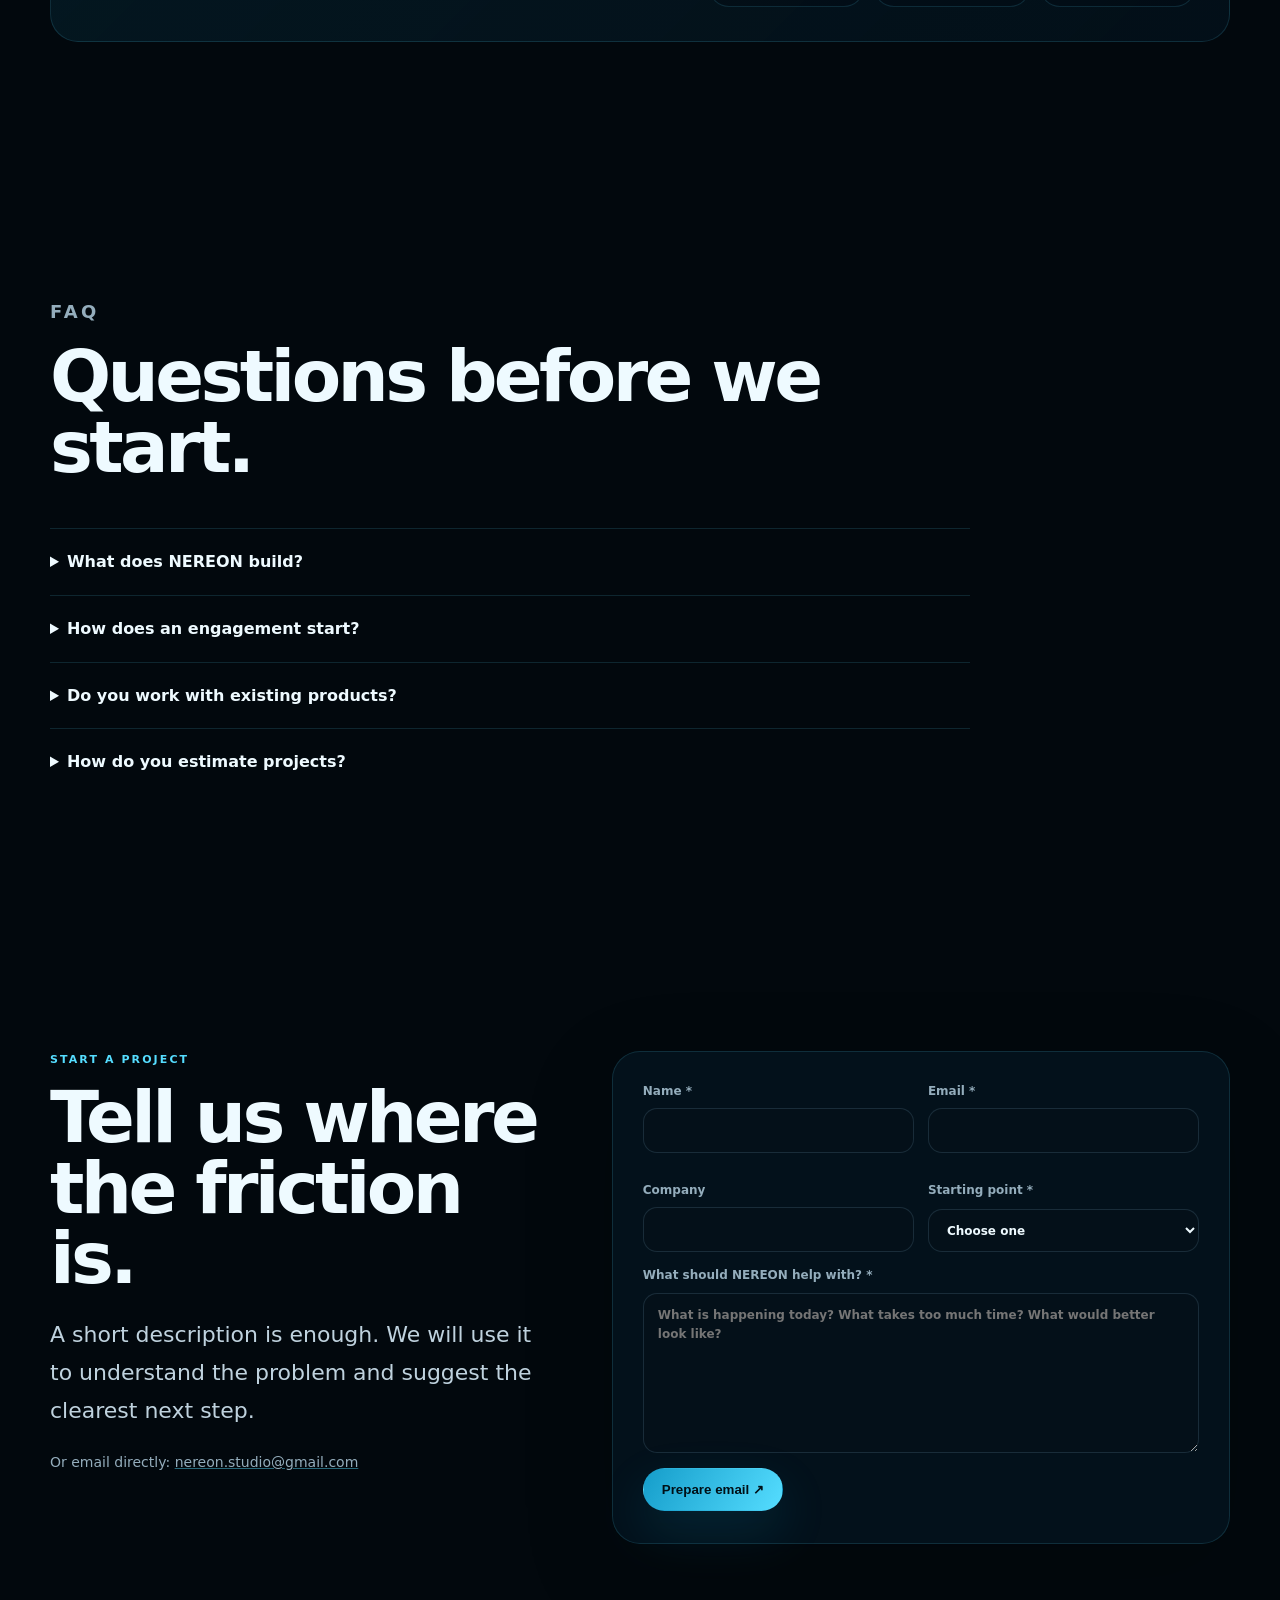
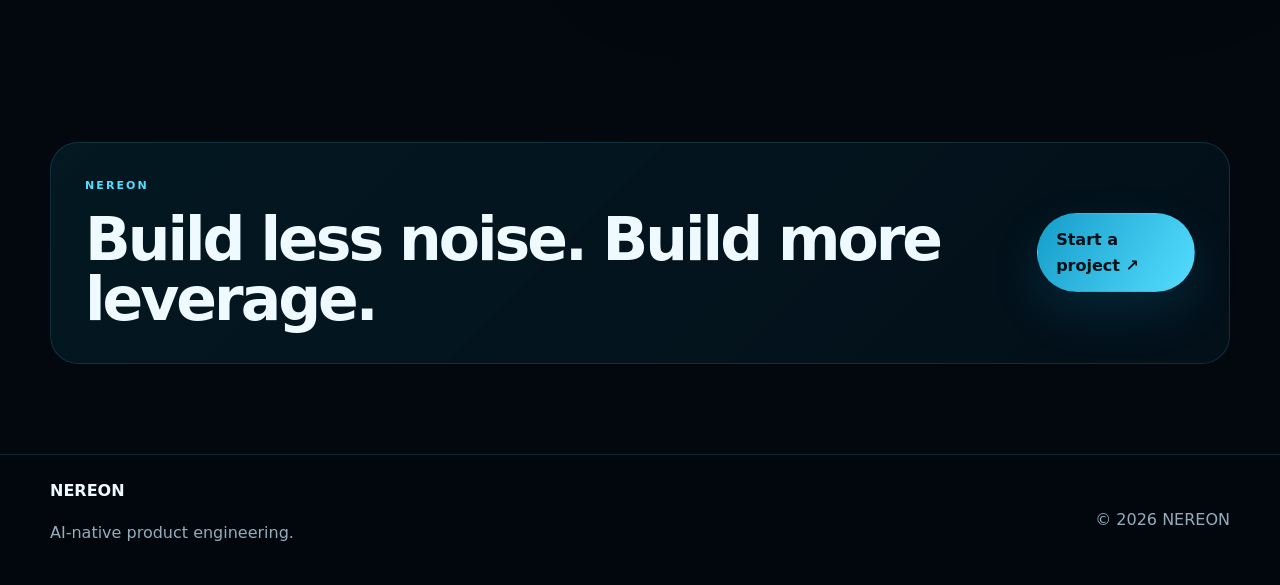
==== commit e9090a9b: "Upgrade NEREON website to V3" ====
--- a/index.html
+++ b/index.html
@@ -1,54 +1,148 @@
 <!doctype html>
-<html lang="en" data-brand="nereon">
+<html lang="en">
 <head>
   <meta charset="utf-8">
   <meta name="viewport" content="width=device-width, initial-scale=1">
+  <title>NEREON — AI-Native Product Engineering</title>
+  <meta name="description" content="NEREON builds AI products, automation systems and software foundations for ambitious teams.">
+  <meta name="robots" content="index,follow">
   <meta name="theme-color" content="#02080d">
-  <meta name="description" content="NEREON — AI-native product engineering for founders and product teams.">
+  <link rel="canonical" href="https://orlxll.github.io/nereon/">
   <meta property="og:title" content="NEREON — AI-Native Product Engineering">
-  <meta property="og:description" content="From complex product ideas to production-ready AI and software systems.">
+  <meta property="og:description" content="Turn difficult operational problems and product ideas into production-ready AI and software systems.">
   <meta property="og:type" content="website">
+  <meta property="og:url" content="https://orlxll.github.io/nereon/">
   <meta property="og:site_name" content="NEREON">
-  <link rel="canonical" href="https://orlxll.github.io/nereon/">
-  <meta name="robots" content="index, follow">
-  <meta property="og:url" content="https://orlxll.github.io/nereon/">
-  <script type="application/ld+json">{"@context":"https://schema.org","@type":"Organization","name":"NEREON","url":"https://orlxll.github.io/nereon/","email":"mailto:nereon.studio@gmail.com","description":"AI-native product engineering for founders and product teams.","sameAs":[]}</script>
   <link rel="icon" href="assets/icons/nereon-mark.svg">
   <link rel="stylesheet" href="css/brand.css">
   <link rel="stylesheet" href="css/nereon-sales.css">
+  <script type="application/ld+json">
+  {
+    "@context":"https://schema.org",
+    "@type":"Organization",
+    "name":"NEREON",
+    "url":"https://orlxll.github.io/nereon/",
+    "description":"AI-Native Product Engineering"
+  }
+  </script>
 </head>
 <body>
 <a class="skip-link" href="#main">Skip to content</a>
-<header class="site-header"><div class="shell header-inner">
-<a class="brand-lockup" href="#" aria-label="NEREON home"><img src="assets/brand/nereon-mark.svg" alt=""><span><strong>NEREON</strong><small>AI-NATIVE PRODUCT ENGINEERING</small></span></a>
-<nav class="site-nav" aria-label="Primary"><a href="#services">Services</a><a href="#offers">Offers</a><a href="#approach">Approach</a><a href="#trust">Why NEREON</a><a class="nav-cta" href="#contact">Start a project</a></nav>
-</div></header>
+<header class="site-header">
+  <div class="shell header-inner">
+    <a class="brand-lockup" href="#top" aria-label="NEREON home">
+      <img src="assets/brand/nereon-mark.svg" alt="">
+      <span><strong>NEREON</strong><small>AI-NATIVE PRODUCT ENGINEERING</small></span>
+    </a>
+    <button class="menu-toggle" type="button" aria-expanded="false" aria-controls="site-nav">Menu</button>
+    <nav class="site-nav" id="site-nav" aria-label="Primary">
+      <a href="#services">What we build</a>
+      <a href="#process">Process</a>
+      <a href="#offers">Offers</a>
+      <a href="#trust">Why NEREON</a>
+      <a class="nav-cta" href="#contact">Start a project ↗</a>
+    </nav>
+  </div>
+</header>
 <main id="main">
-<section class="hero section"><div class="ocean-orb ocean-orb--a" aria-hidden="true"></div><div class="ocean-orb ocean-orb--b" aria-hidden="true"></div><div class="shell hero-grid">
-<div class="hero-copy" data-reveal><p class="eyebrow">NEREON / AI-NATIVE PRODUCT ENGINEERING</p><h1>Build what’s <em>next.</em></h1><p class="hero-lead">We turn complex product ideas into production-ready AI and software systems — from architecture and MVP to automation, cloud and long-term engineering.</p><div class="hero-actions"><a class="button button--primary" href="#contact">Start a project <span aria-hidden="true">↗</span></a><a class="button button--ghost" href="#offers">Explore offers</a></div><div class="hero-proof"><span class="signal-dot" aria-hidden="true"></span><span>Senior engineering · AI · automation · cloud</span></div></div>
-<div class="hero-visual" data-reveal aria-hidden="true"><div class="depth-frame"><div class="depth-ring depth-ring--1"></div><div class="depth-ring depth-ring--2"></div><div class="depth-core"><span>NEREON</span><small>DEPTH / FLOW / INTELLIGENCE</small></div></div></div>
-</div></section>
-<section id="services" class="section section--muted"><div class="shell"><div class="section-heading" data-reveal><p class="eyebrow">WHAT WE BUILD</p><h2>Software that moves with the business.</h2></div><div class="service-grid">
-<article class="service-card" data-reveal><span>01</span><h3>AI Product Development</h3><p>AI features, agents, workflows and product foundations designed for real users and real constraints.</p></article>
-<article class="service-card" data-reveal><span>02</span><h3>SaaS &amp; Product Engineering</h3><p>Frontend, backend, data, auth, billing and cloud — connected into one production path.</p></article>
-<article class="service-card" data-reveal><span>03</span><h3>Automation</h3><p>Replace repetitive operational work with reliable event-driven workflows and business rules.</p></article>
-<article class="service-card" data-reveal><span>04</span><h3>Custom Platforms</h3><p>Internal tools, client portals and operational systems that fit the way your team actually works.</p></article>
-</div></div></section>
-<section id="offers" class="section"><div class="shell"><div class="section-heading" data-reveal><p class="eyebrow">ENGAGEMENTS</p><h2>Start focused. Scale when it works.</h2><p>Choose the smallest engagement that can prove the outcome. We expand from evidence, not guesswork.</p></div><div class="offer-grid" data-offers></div></div></section>
-<section id="approach" class="section section--muted"><div class="shell approach-grid"><div data-reveal><p class="eyebrow">HOW WE WORK</p><h2>Clarity before complexity.</h2><p class="large-copy">Every engagement starts with a tight scope, a measurable outcome and an architecture that can survive the next stage.</p></div><div class="steps">
-<article data-reveal><strong>01</strong><div><h3>Discover</h3><p>Goals, constraints, users, commercial context.</p></div></article>
-<article data-reveal><strong>02</strong><div><h3>Design</h3><p>Scope, architecture, workflow and delivery plan.</p></div></article>
-<article data-reveal><strong>03</strong><div><h3>Build</h3><p>Ship the smallest production-ready slice.</p></div></article>
-<article data-reveal><strong>04</strong><div><h3>Operate</h3><p>Measure, automate and keep improving.</p></div></article>
-</div></div></section>
-<section id="contact" class="section contact-section"><div class="shell contact-grid"><div data-reveal><p class="eyebrow">START A PROJECT</p><h2>Bring us the hard part.</h2><p class="large-copy">Tell us what you are building, where the friction is, and what success looks like. We’ll turn that signal into a clear next step.</p><p class="contact-email">Or email us directly: <a href="mailto:nereon.studio@gmail.com">nereon.studio@gmail.com</a></p></div>
-<form class="contact-card" data-contact-form novalidate data-reveal><input class="honeypot" name="website" tabindex="-1" autocomplete="off" aria-hidden="true">
-          <div class="field-grid"><label><span>Name</span><input name="name" autocomplete="name" required></label><label><span>Email</span><input name="email" type="email" autocomplete="email" required></label><label><span>Company</span><input name="company" autocomplete="organization"></label><label><span>Offer</span><select name="offerId" required><option value="">Choose a starting point</option></select></label></div><label><span>What are you building?</span><textarea name="message" rows="7" required placeholder="Product, users, constraints, timeline, current stack…"></textarea></label><div class="form-footer"><button class="button button--primary" type="submit">Send project signal <span aria-hidden="true">↗</span></button><p class="form-status" data-contact-status aria-live="polite"></p></div></form></div></section>
-<section class="section section--muted" id="trust"><div class="shell"><div class="section-heading" data-reveal><p class="eyebrow">WHY NEREON</p><h2>Built for trust, not theater.</h2><p>We make the work legible: clear scope, production-minded engineering and evidence-backed outcomes.</p></div><div class="trust-grid" data-trust-principles></div></div></section>
-<section class="section" id="faq"><div class="shell"><div class="section-heading" data-reveal><p class="eyebrow">FAQ</p><h2>Questions before we start.</h2></div><div class="faq-list" data-trust-faq></div></div></section>
-<section class="section section--cta"><div class="shell launch-cta" data-reveal><div><p class="eyebrow">READY WHEN YOU ARE</p><h2>Bring the hard part.</h2></div><a class="button button--primary" href="#contact" data-tracked-cta="final-cta">Start a project ↗</a></div></section>
+<section class="hero section" id="top">
+  <div class="ocean-orb ocean-orb--a" aria-hidden="true"></div><div class="ocean-orb ocean-orb--b" aria-hidden="true"></div>
+  <div class="shell hero-grid">
+    <div class="hero-copy" data-reveal>
+      <p class="eyebrow">NEREON / AI-NATIVE PRODUCT ENGINEERING</p>
+      <h1>Make the hard part <em>simpler.</em></h1>
+      <p class="hero-lead">We turn complex product ideas and time-consuming operations into production-ready AI and software systems.</p>
+      <div class="hero-actions"><a class="button button--primary" href="#contact">Start a project <span>↗</span></a><a class="button button--ghost" href="#services">See what we build</a></div>
+      <div class="hero-proof"><span class="signal-dot" aria-hidden="true"></span><span>AI · automation · product engineering · cloud</span></div>
+    </div>
+    <div class="hero-visual" data-reveal aria-hidden="true">
+      <div class="depth-frame"><div class="depth-ring depth-ring--1"></div><div class="depth-ring depth-ring--2"></div><div class="depth-ring depth-ring--3"></div><div class="depth-core"><span>NEREON</span><small>INTELLIGENCE / FLOW / PRODUCT</small></div></div>
+    </div>
+  </div>
+</section>
+
+<section class="signal-strip"><div class="shell signal-grid"><span>From messy workflows</span><b>→</b><span>to clear systems</span><b>→</b><span>to measurable delivery</span></div></section>
+
+<section id="services" class="section section--muted">
+  <div class="shell">
+    <div class="section-heading" data-reveal><p class="eyebrow">WHAT WE BUILD</p><h2>Systems that remove friction.</h2><p>We focus on the parts of a business that feel expensive, repetitive or difficult to scale.</p></div>
+    <div class="service-grid">
+      <article class="service-card" data-reveal><span>01</span><h3>AI Products</h3><p>AI features, assistants, agents and product workflows designed around an actual user outcome.</p><div class="service-tag">Product + AI</div></article>
+      <article class="service-card" data-reveal><span>02</span><h3>Operational Automation</h3><p>Turn repetitive email, document, data and approval work into reliable workflows.</p><div class="service-tag">Automation</div></article>
+      <article class="service-card" data-reveal><span>03</span><h3>Product Engineering</h3><p>Frontend, backend, auth, data, billing and cloud foundations built as one coherent system.</p><div class="service-tag">Software</div></article>
+      <article class="service-card" data-reveal><span>04</span><h3>Internal Platforms</h3><p>Client portals, dashboards and internal tools that match how your team actually operates.</p><div class="service-tag">Operations</div></article>
+    </div>
+  </div>
+</section>
+
+<section class="section problem-section">
+  <div class="shell two-column">
+    <div data-reveal><p class="eyebrow">THE SIGNAL</p><h2>When a workflow keeps stealing attention, it is usually a systems problem.</h2></div>
+    <div class="signal-list" data-reveal>
+      <div><strong>Too much copying</strong><span>People move the same information between emails, documents, spreadsheets and tools.</span></div>
+      <div><strong>Too much waiting</strong><span>Requests sit in inboxes because the next action depends on a person noticing them.</span></div>
+      <div><strong>Too much context switching</strong><span>Teams lose time assembling information before they can make a decision.</span></div>
+      <div><strong>Too much manual follow-up</strong><span>The process works, but only because somebody remembers to keep pushing it forward.</span></div>
+    </div>
+  </div>
+</section>
+
+<section id="process" class="section section--muted">
+  <div class="shell two-column">
+    <div data-reveal><p class="eyebrow">HOW WE WORK</p><h2>Start narrow. Prove the outcome. Then scale.</h2><p class="large-copy">NEREON does not begin with a giant transformation project. We isolate one expensive workflow or product bottleneck, build the smallest useful system and expand from evidence.</p></div>
+    <div class="steps">
+      <article data-reveal><strong>01</strong><div><h3>Discover</h3><p>Understand the workflow, people, constraints and business outcome.</p></div></article>
+      <article data-reveal><strong>02</strong><div><h3>Design</h3><p>Define the smallest system that can remove the bottleneck.</p></div></article>
+      <article data-reveal><strong>03</strong><div><h3>Build</h3><p>Ship a production-minded slice instead of a never-ending prototype.</p></div></article>
+      <article data-reveal><strong>04</strong><div><h3>Operate</h3><p>Measure what changed and improve the system from real usage.</p></div></article>
+    </div>
+  </div>
+</section>
+
+<section id="offers" class="section">
+  <div class="shell">
+    <div class="section-heading" data-reveal><p class="eyebrow">ENGAGEMENTS</p><h2>Choose the smallest useful starting point.</h2><p>We prefer focused engagements that create a real result before expanding the scope.</p></div>
+    <div class="offer-grid" data-offers></div>
+  </div>
+</section>
+
+<section id="trust" class="section section--muted">
+  <div class="shell">
+    <div class="section-heading" data-reveal><p class="eyebrow">WHY NEREON</p><h2>Serious engineering without the theater.</h2><p>No fake logos. No invented case studies. No giant promises before the problem is understood.</p></div>
+    <div class="trust-grid" data-trust-principles></div>
+  </div>
+</section>
+
+<section class="section transparency">
+  <div class="shell transparency-card" data-reveal>
+    <div><p class="eyebrow">A DIFFERENT START</p><h2>Bring us one painful workflow.</h2><p>We will help you decide whether it should be automated, rebuilt, or left alone. Sometimes the best engineering decision is not to build more software.</p></div>
+    <div class="mini-metrics"><div><strong>01</strong><span>problem</span></div><div><strong>01</strong><span>focused solution</span></div><div><strong>01</strong><span>measurable outcome</span></div></div>
+  </div>
+</section>
+
+<section id="faq" class="section">
+  <div class="shell">
+    <div class="section-heading" data-reveal><p class="eyebrow">FAQ</p><h2>Questions before we start.</h2></div>
+    <div class="faq-list" data-trust-faq></div>
+  </div>
+</section>
+
+<section id="contact" class="section contact-section">
+  <div class="shell contact-grid">
+    <div data-reveal><p class="eyebrow">START A PROJECT</p><h2>Tell us where the friction is.</h2><p class="large-copy">A short description is enough. We will use it to understand the problem and suggest the clearest next step.</p><p class="direct-email">Or email directly: <a href="mailto:nereon.studio@gmail.com">nereon.studio@gmail.com</a></p></div>
+    <form class="contact-card" data-contact-form novalidate data-reveal>
+      <input class="honeypot" name="website" tabindex="-1" autocomplete="off" aria-hidden="true">
+      <div class="field-grid"><label><span>Name *</span><input name="name" autocomplete="name" required></label><label><span>Email *</span><input name="email" type="email" autocomplete="email" required></label><label><span>Company</span><input name="company" autocomplete="organization"></label><label><span>Starting point *</span><select name="offerId" required><option value="">Choose one</option></select></label></div>
+      <label><span>What should NEREON help with? *</span><textarea name="message" rows="7" required placeholder="What is happening today? What takes too much time? What would better look like?"></textarea></label>
+      <div class="form-footer"><button class="button button--primary" type="submit">Prepare email ↗</button><p class="form-status" data-contact-status aria-live="polite"></p></div>
+    </form>
+  </div>
+</section>
+
+<section class="section section--cta"><div class="shell launch-cta" data-reveal><div><p class="eyebrow">NEREON</p><h2>Build less noise. Build more leverage.</h2></div><a class="button button--primary" href="#contact">Start a project ↗</a></div></section>
 </main>
-<footer class="site-footer"><div class="shell footer-inner"><div><strong>NEREON</strong><p>AI-native product engineering.</p><p><a href="mailto:nereon.studio@gmail.com">nereon.studio@gmail.com</a></p></div><div><span>© <span id="year"></span> NEREON</span></div></div></footer>
+<footer class="site-footer"><div class="shell footer-inner"><div><strong>NEREON</strong><p>AI-native product engineering.</p></div><div><span>© <span id="year"></span> NEREON</span></div></div></footer>
 <script type="module" src="js/nereon-sales-static.js"></script>
 <script type="module" src="js/trust-mount.js"></script>
-</body></html>
+</body>
+</html>
--- a/css/nereon-sales.css
+++ b/css/nereon-sales.css
@@ -1,5 +1,2 @@
-:root{--bg:#02080d;--bg2:#04131e;--surface:rgba(6,24,36,.72);--text:#eefaff;--muted:#8ca7b8;--line:rgba(85,221,255,.14);--accent:#55ddff;--accent2:#159dca;--max:1180px}*{box-sizing:border-box}html{scroll-behavior:smooth}body{margin:0;background:radial-gradient(circle at 75% 0%,rgba(21,157,202,.11),transparent 28%),var(--bg);color:var(--text);font-family:Inter,ui-sans-serif,system-ui,-apple-system,BlinkMacSystemFont,"Segoe UI",sans-serif;line-height:1.6}a{color:inherit}.shell{width:min(var(--max),calc(100% - 40px));margin-inline:auto}.skip-link{position:fixed;left:16px;top:-60px;z-index:50;background:#fff;color:#02080d;padding:10px 14px;border-radius:10px}.skip-link:focus{top:16px}.site-header{position:sticky;top:0;z-index:20;background:rgba(2,8,13,.72);border-bottom:1px solid var(--line);backdrop-filter:blur(18px)}.header-inner{display:flex;align-items:center;justify-content:space-between;min-height:76px;gap:24px}.brand-lockup{display:flex;align-items:center;gap:10px;text-decoration:none}.brand-lockup img{width:34px;height:34px}.brand-lockup strong{display:block}.brand-lockup small{display:block;color:var(--muted);font-size:8px;letter-spacing:.18em}.site-nav{display:flex;gap:22px;align-items:center}.site-nav a{text-decoration:none;color:var(--muted);font-size:14px}.site-nav a:hover,.site-nav a:focus-visible{color:var(--text)}.nav-cta{padding:10px 14px;border:1px solid rgba(85,221,255,.24);border-radius:999px;color:var(--text)!important}.section{position:relative;padding:clamp(84px,10vw,140px) 0;overflow:hidden}.section--muted{background:linear-gradient(180deg,rgba(4,19,30,.72),rgba(4,19,30,.35));border-block:1px solid rgba(85,221,255,.05)}.hero-grid{display:grid;grid-template-columns:1.05fr .95fr;gap:72px;align-items:center;min-height:calc(100vh - 76px)}.eyebrow{margin:0 0 14px;color:var(--accent);font-size:11px;font-weight:800;letter-spacing:.18em;text-transform:uppercase}.hero h1{font-size:clamp(56px,8vw,112px);line-height:.92;letter-spacing:-.065em;margin:0 0 26px;max-width:9ch}.hero h1 em{font-style:normal;color:transparent;background:linear-gradient(120deg,#eefaff,#55ddff,#159dca);-webkit-background-clip:text;background-clip:text}.hero-lead,.large-copy{font-size:clamp(18px,2vw,22px);line-height:1.72;color:#bfd2de;max-width:720px}.hero-actions{display:flex;gap:12px;flex-wrap:wrap;margin-top:32px}.button{display:inline-flex;align-items:center;justify-content:center;gap:10px;border-radius:999px;padding:13px 18px;font-weight:800;text-decoration:none;border:1px solid transparent;cursor:pointer}.button--primary{background:linear-gradient(120deg,var(--accent2),var(--accent));color:#001017;box-shadow:0 20px 50px rgba(21,157,202,.16)}.button--ghost{border-color:var(--line);color:var(--text);background:rgba(7,23,34,.42)}.hero-proof{display:flex;align-items:center;gap:9px;margin-top:24px;color:var(--muted);font-size:12px}.signal-dot{width:8px;height:8px;border-radius:50%;background:var(--accent);box-shadow:0 0 18px rgba(85,221,255,.65)}.hero-visual{display:grid;place-items:center;min-height:500px}.depth-frame{width:min(480px,80vw);aspect-ratio:1;border-radius:50%;position:relative;display:grid;place-items:center;background:radial-gradient(circle at 50% 44%,rgba(85,221,255,.16),rgba(4,19,30,.08) 48%,transparent 69%)}.depth-ring{position:absolute;border:1px solid rgba(85,221,255,.18);border-radius:50%;inset:8%}.depth-ring--2{inset:23%;border-color:rgba(85,221,255,.3)}.depth-core{width:36%;aspect-ratio:1;border-radius:50%;border:1px solid rgba(85,221,255,.3);background:radial-gradient(circle,rgba(85,221,255,.12),rgba(2,8,13,.2));display:grid;place-items:center;text-align:center;box-shadow:0 0 90px rgba(21,157,202,.12)}.depth-core span{font-size:20px;font-weight:800}.depth-core small{color:var(--muted);font-size:7px;letter-spacing:.16em}.section-heading{max-width:760px;margin-bottom:46px}.section-heading h2,.approach-grid h2,.contact-grid h2{font-size:clamp(38px,6vw,72px);line-height:.98;letter-spacing:-.05em;margin:0 0 18px}.section-heading p{color:var(--muted);font-size:18px}.service-grid,.offer-grid{display:grid;grid-template-columns:repeat(2,1fr);gap:16px}.service-card,.offer-card{padding:28px;border:1px solid var(--line);border-radius:24px;background:linear-gradient(180deg,rgba(8,28,41,.64),rgba(3,12,18,.64));box-shadow:0 24px 70px rgba(0,0,0,.12)}.service-card span{color:var(--accent);font-size:12px;font-weight:800}.service-card h3,.offer-card h3{font-size:25px;line-height:1.1;margin:16px 0 10px}.service-card p,.offer-card p{color:var(--muted);margin:0}.offer-card__meta{display:flex;gap:8px;flex-wrap:wrap;margin-top:20px}.pill{padding:6px 9px;border:1px solid var(--line);border-radius:999px;color:var(--muted);font-size:11px}.offer-card__cta{margin-top:22px}.approach-grid{display:grid;grid-template-columns:.9fr 1.1fr;gap:80px}.steps{display:grid;gap:12px}.steps article{display:grid;grid-template-columns:42px 1fr;gap:16px;padding:18px 0;border-top:1px solid var(--line)}.steps strong{color:var(--accent)}.steps h3{margin:0}.steps p{margin:4px 0 0;color:var(--muted)}.contact-grid{display:grid;grid-template-columns:.9fr 1.1fr;gap:56px;align-items:start}.contact-card{padding:28px;border:1px solid var(--line);border-radius:28px;background:rgba(6,24,36,.65);backdrop-filter:blur(18px)}.field-grid{display:grid;grid-template-columns:1fr 1fr;gap:14px}.contact-card label{display:grid;gap:7px;margin-bottom:14px;color:var(--muted);font-size:12px;font-weight:700}.contact-card input,.contact-card select,.contact-card textarea{width:100%;border:1px solid rgba(140,189,224,.16);border-radius:14px;background:#041019;color:var(--text);padding:12px 14px;outline:none;font:inherit}.contact-card input:focus,.contact-card select:focus,.contact-card textarea:focus{border-color:var(--accent);box-shadow:0 0 0 4px rgba(85,221,255,.08)}.form-footer{display:flex;align-items:center;gap:14px;flex-wrap:wrap}.form-status{min-height:22px;color:var(--muted);font-size:12px}.form-status.success{color:#8af0c9}.form-status.error{color:#ff9db3}.site-footer{border-top:1px solid var(--line);background:#02070d}.footer-inner{min-height:130px;display:flex;justify-content:space-between;align-items:center;color:var(--muted)}.footer-inner strong{color:var(--text)}[data-reveal]{opacity:0;transform:translateY(18px);transition:opacity .7s cubic-bezier(.22,.61,.36,1),transform .7s cubic-bezier(.22,.61,.36,1)}[data-reveal].is-visible{opacity:1;transform:none}.ocean-orb{position:absolute;border-radius:50%;filter:blur(30px);pointer-events:none}.ocean-orb--a{width:34vw;max-width:520px;aspect-ratio:1;right:-10vw;top:12vh;background:rgba(85,221,255,.11)}.ocean-orb--b{width:22vw;max-width:340px;aspect-ratio:1;left:-12vw;bottom:8vh;background:rgba(21,157,202,.08)}@media (max-width:900px){.hero-grid,.approach-grid,.contact-grid{grid-template-columns:1fr}.hero-grid{gap:36px}.hero-visual{min-height:360px}.service-grid,.offer-grid{grid-template-columns:1fr}.site-nav a:not(.nav-cta){display:none}.field-grid{grid-template-columns:1fr}.footer-inner{flex-direction:column;align-items:flex-start;justify-content:center;gap:8px;padding-block:30px}}@media (prefers-reduced-motion:reduce){html{scroll-behavior:auto}[data-reveal]{opacity:1;transform:none;transition:none}}:focus-visible{outline:2px solid var(--accent);outline-offset:3px}
-
-.honeypot{position:absolute!important;left:-10000px!important;width:1px!important;height:1px!important;opacity:0!important;pointer-events:none!important}
-
-.trust-grid{display:grid;grid-template-columns:repeat(3,minmax(0,1fr));gap:16px}.trust-card{padding:26px;border:1px solid var(--line);border-radius:24px;background:rgba(6,24,36,.5)}.trust-card h3{margin:12px 0 8px}.trust-card p{margin:0;color:var(--muted)}.faq-list{max-width:900px}.faq-item{border-top:1px solid var(--line);padding:20px 0}.faq-item summary{cursor:pointer;font-weight:800}.faq-item p{color:var(--muted);max-width:760px}.section--cta{padding-top:70px;padding-bottom:90px}.launch-cta{display:flex;align-items:center;justify-content:space-between;gap:24px;padding:32px;border:1px solid var(--line);border-radius:28px;background:linear-gradient(135deg,rgba(21,157,202,.11),rgba(4,19,30,.72))}.launch-cta h2{margin:0;font-size:clamp(34px,5vw,60px);letter-spacing:-.05em}@media(max-width:900px){.trust-grid{grid-template-columns:1fr}.launch-cta{flex-direction:column;align-items:flex-start}}
+:root{--bg:#02080d;--bg2:#061620;--surface:rgba(7,27,40,.72);--text:#eefaff;--muted:#94adbc;--line:rgba(85,221,255,.14);--accent:#55ddff;--accent2:#159dca;--max:1180px;--shadow:0 28px 90px rgba(0,0,0,.18)}*{box-sizing:border-box}html{scroll-behavior:smooth}body{margin:0;background:radial-gradient(circle at 72% 0%,rgba(21,157,202,.13),transparent 30%),var(--bg);color:var(--text);font-family:Inter,ui-sans-serif,system-ui,-apple-system,BlinkMacSystemFont,"Segoe UI",sans-serif;line-height:1.6}a{color:inherit}.shell{width:min(var(--max),calc(100% - 40px));margin-inline:auto}.skip-link{position:fixed;left:16px;top:-60px;z-index:100;background:#fff;color:#02080d;padding:10px 14px;border-radius:10px}.skip-link:focus{top:16px}.site-header{position:sticky;top:0;z-index:30;background:rgba(2,8,13,.74);border-bottom:1px solid var(--line);backdrop-filter:blur(18px)}.header-inner{display:flex;align-items:center;justify-content:space-between;min-height:78px;gap:24px}.brand-lockup{display:flex;align-items:center;gap:10px;text-decoration:none}.brand-lockup img{width:35px;height:35px}.brand-lockup strong{display:block}.brand-lockup small{display:block;color:var(--muted);font-size:8px;letter-spacing:.18em}.site-nav{display:flex;gap:22px;align-items:center}.site-nav a{text-decoration:none;color:var(--muted);font-size:14px}.site-nav a:hover,.site-nav a:focus-visible{color:var(--text)}.nav-cta{padding:10px 14px;border:1px solid rgba(85,221,255,.25);border-radius:999px;color:var(--text)!important}.menu-toggle{display:none;background:transparent;border:1px solid var(--line);color:var(--text);border-radius:999px;padding:8px 12px}.section{position:relative;padding:clamp(88px,10vw,140px) 0;overflow:hidden}.section--muted{background:linear-gradient(180deg,rgba(4,19,30,.72),rgba(4,19,30,.34));border-block:1px solid rgba(85,221,255,.05)}.hero-grid{display:grid;grid-template-columns:1.05fr .95fr;gap:72px;align-items:center;min-height:calc(100vh - 78px)}.eyebrow{margin:0 0 14px;color:var(--accent);font-size:11px;font-weight:800;letter-spacing:.19em;text-transform:uppercase}.hero h1{font-size:clamp(56px,8vw,110px);line-height:.92;letter-spacing:-.067em;margin:0 0 26px;max-width:9ch}.hero h1 em{font-style:normal;color:transparent;background:linear-gradient(120deg,#eefaff,#55ddff,#159dca);-webkit-background-clip:text;background-clip:text}.hero-lead,.large-copy{font-size:clamp(18px,2vw,22px);line-height:1.72;color:#bfd2de;max-width:720px}.hero-actions{display:flex;gap:12px;flex-wrap:wrap;margin-top:32px}.button{display:inline-flex;align-items:center;justify-content:center;gap:10px;border-radius:999px;padding:13px 18px;font-weight:800;text-decoration:none;border:1px solid transparent;cursor:pointer;transition:transform .2s ease,border-color .2s ease,box-shadow .2s ease}.button:hover{transform:translateY(-2px)}.button--primary{background:linear-gradient(120deg,var(--accent2),var(--accent));color:#001017;box-shadow:0 20px 50px rgba(21,157,202,.16)}.button--ghost{border-color:var(--line);color:var(--text);background:rgba(7,23,34,.42)}.hero-proof{display:flex;align-items:center;gap:9px;margin-top:24px;color:var(--muted);font-size:12px}.signal-dot{width:8px;height:8px;border-radius:50%;background:var(--accent);box-shadow:0 0 18px rgba(85,221,255,.65)}.hero-visual{display:grid;place-items:center;min-height:500px}.depth-frame{width:min(500px,82vw);aspect-ratio:1;border-radius:50%;position:relative;display:grid;place-items:center;background:radial-gradient(circle at 50% 44%,rgba(85,221,255,.16),rgba(4,19,30,.08) 48%,transparent 69%)}.depth-ring{position:absolute;border:1px solid rgba(85,221,255,.18);border-radius:50%}.depth-ring--1{inset:5%}.depth-ring--2{inset:20%;border-color:rgba(85,221,255,.28)}.depth-ring--3{inset:34%;border-color:rgba(85,221,255,.18)}.depth-core{width:34%;aspect-ratio:1;border-radius:50%;border:1px solid rgba(85,221,255,.3);background:radial-gradient(circle,rgba(85,221,255,.13),rgba(2,8,13,.24));display:grid;place-items:center;text-align:center;box-shadow:0 0 90px rgba(21,157,202,.14)}.depth-core span{font-size:20px;font-weight:800}.depth-core small{color:var(--muted);font-size:7px;letter-spacing:.15em}.signal-strip{border-block:1px solid var(--line);background:rgba(4,19,30,.46)}.signal-grid{display:grid;grid-template-columns:1fr auto 1fr auto 1fr;gap:16px;align-items:center;min-height:78px;color:var(--muted);font-size:13px;text-transform:uppercase;letter-spacing:.12em}.signal-grid b{color:var(--accent)}.section-heading{max-width:780px;margin-bottom:46px}.section-heading h2,.two-column h2,.contact-grid h2{font-size:clamp(38px,6vw,72px);line-height:.98;letter-spacing:-.05em;margin:0 0 18px}.section-heading p{color:var(--muted);font-size:18px}.service-grid,.offer-grid{display:grid;grid-template-columns:repeat(2,1fr);gap:16px}.service-card,.offer-card{padding:30px;border:1px solid var(--line);border-radius:24px;background:linear-gradient(180deg,rgba(8,28,41,.68),rgba(3,12,18,.65));box-shadow:var(--shadow)}.service-card>span{color:var(--accent);font-size:12px;font-weight:800}.service-card h3,.offer-card h3{font-size:28px;line-height:1.08;margin:16px 0 10px}.service-card p,.offer-card p{color:var(--muted);margin:0}.service-tag{display:inline-flex;margin-top:22px;padding:6px 9px;border:1px solid var(--line);border-radius:999px;color:#b7cfdb;font-size:10px;text-transform:uppercase;letter-spacing:.12em}.two-column{display:grid;grid-template-columns:.9fr 1.1fr;gap:80px;align-items:start}.signal-list{display:grid;gap:0}.signal-list>div{display:grid;grid-template-columns:.7fr 1.3fr;gap:24px;border-top:1px solid var(--line);padding:20px 0}.signal-list strong{font-size:18px}.signal-list span{color:var(--muted)}.steps{display:grid;gap:0}.steps article{display:grid;grid-template-columns:42px 1fr;gap:16px;padding:21px 0;border-top:1px solid var(--line)}.steps strong{color:var(--accent)}.steps h3{margin:0;font-size:20px}.steps p{margin:4px 0 0;color:var(--muted)}.offer-card__meta{display:flex;gap:8px;flex-wrap:wrap;margin-top:20px}.pill{padding:6px 9px;border:1px solid var(--line);border-radius:999px;color:var(--muted);font-size:11px}.offer-card__cta{margin-top:22px}.contact-grid{display:grid;grid-template-columns:.9fr 1.1fr;gap:56px;align-items:start}.contact-card{padding:30px;border:1px solid var(--line);border-radius:28px;background:rgba(6,24,36,.65);backdrop-filter:blur(18px);box-shadow:var(--shadow)}.field-grid{display:grid;grid-template-columns:1fr 1fr;gap:14px}.contact-card label{display:grid;gap:7px;margin-bottom:14px;color:var(--muted);font-size:12px;font-weight:700}.contact-card input,.contact-card select,.contact-card textarea{width:100%;border:1px solid rgba(140,189,224,.16);border-radius:14px;background:#041019;color:var(--text);padding:12px 14px;outline:none;font:inherit}.contact-card input:focus,.contact-card select:focus,.contact-card textarea:focus{border-color:var(--accent);box-shadow:0 0 0 4px rgba(85,221,255,.08)}.form-footer{display:flex;align-items:center;gap:14px;flex-wrap:wrap}.form-status{min-height:22px;color:var(--muted);font-size:12px}.form-status.success{color:#8af0c9}.form-status.error{color:#ff9db3}.direct-email{color:var(--muted);font-size:14px}.direct-email a{text-decoration-color:rgba(85,221,255,.45)}.trust-grid{display:grid;grid-template-columns:repeat(3,minmax(0,1fr));gap:16px}.trust-card{padding:26px;border:1px solid var(--line);border-radius:24px;background:rgba(6,24,36,.5)}.trust-card h3{margin:12px 0 8px}.trust-card p{margin:0;color:var(--muted)}.faq-list{max-width:920px}.faq-item{border-top:1px solid var(--line);padding:20px 0}.faq-item summary{cursor:pointer;font-weight:800}.faq-item p{color:var(--muted);max-width:760px}.transparency-card{display:grid;grid-template-columns:1.1fr .9fr;gap:30px;align-items:stretch;padding:34px;border:1px solid var(--line);border-radius:28px;background:linear-gradient(135deg,rgba(21,157,202,.11),rgba(4,19,30,.68))}.transparency-card h2{font-size:clamp(36px,5vw,64px);line-height:1;letter-spacing:-.05em;margin:0 0 18px}.transparency-card p{max-width:720px;color:#b8cfda}.mini-metrics{display:grid;grid-template-columns:repeat(3,1fr);gap:10px;align-self:stretch}.mini-metrics div{min-height:140px;display:flex;flex-direction:column;justify-content:flex-end;padding:18px;border:1px solid var(--line);border-radius:20px;background:rgba(2,8,13,.24)}.mini-metrics strong{font-size:34px;color:var(--accent)}.mini-metrics span{color:var(--muted);font-size:12px}.section--cta{padding-top:70px;padding-bottom:90px}.launch-cta{display:flex;align-items:center;justify-content:space-between;gap:24px;padding:34px;border:1px solid var(--line);border-radius:28px;background:linear-gradient(135deg,rgba(21,157,202,.11),rgba(4,19,30,.72))}.launch-cta h2{margin:0;font-size:clamp(34px,5vw,60px);line-height:1;letter-spacing:-.05em}.site-footer{border-top:1px solid var(--line);background:#02070d}.footer-inner{min-height:130px;display:flex;justify-content:space-between;align-items:center;color:var(--muted)}.footer-inner strong{color:var(--text)}[data-reveal]{opacity:0;transform:translateY(18px);transition:opacity .7s cubic-bezier(.22,.61,.36,1),transform .7s cubic-bezier(.22,.61,.36,1)}[data-reveal].is-visible{opacity:1;transform:none}.ocean-orb{position:absolute;border-radius:50%;filter:blur(32px);pointer-events:none}.ocean-orb--a{width:34vw;max-width:520px;aspect-ratio:1;right:-10vw;top:12vh;background:rgba(85,221,255,.11)}.ocean-orb--b{width:22vw;max-width:340px;aspect-ratio:1;left:-12vw;bottom:8vh;background:rgba(21,157,202,.08)}.honeypot{position:absolute!important;left:-10000px!important;width:1px!important;height:1px!important;opacity:0!important;pointer-events:none!important}@media(max-width:900px){.hero-grid,.two-column,.contact-grid,.transparency-card{grid-template-columns:1fr}.hero-grid{gap:28px}.hero-visual{min-height:340px}.service-grid,.offer-grid{grid-template-columns:1fr}.site-nav{position:absolute;left:20px;right:20px;top:74px;display:none;flex-direction:column;align-items:stretch;padding:14px;border:1px solid var(--line);border-radius:20px;background:rgba(2,8,13,.96);box-shadow:var(--shadow)}.site-nav.is-open{display:flex}.site-nav a:not(.nav-cta){padding:10px 6px}.menu-toggle{display:block}.field-grid{grid-template-columns:1fr}.signal-grid{grid-template-columns:1fr;text-align:center;gap:3px;padding:16px 0}.signal-grid b{display:none}.signal-list>div{grid-template-columns:1fr;gap:6px}.mini-metrics{grid-template-columns:1fr}.mini-metrics div{min-height:90px}.footer-inner{flex-direction:column;align-items:flex-start;justify-content:center;gap:8px;padding-block:30px}}
+@media(prefers-reduced-motion:reduce){html{scroll-behavior:auto}[data-reveal]{opacity:1;transform:none;transition:none}.button:hover{transform:none}}:focus-visible{outline:2px solid var(--accent);outline-offset:3px}
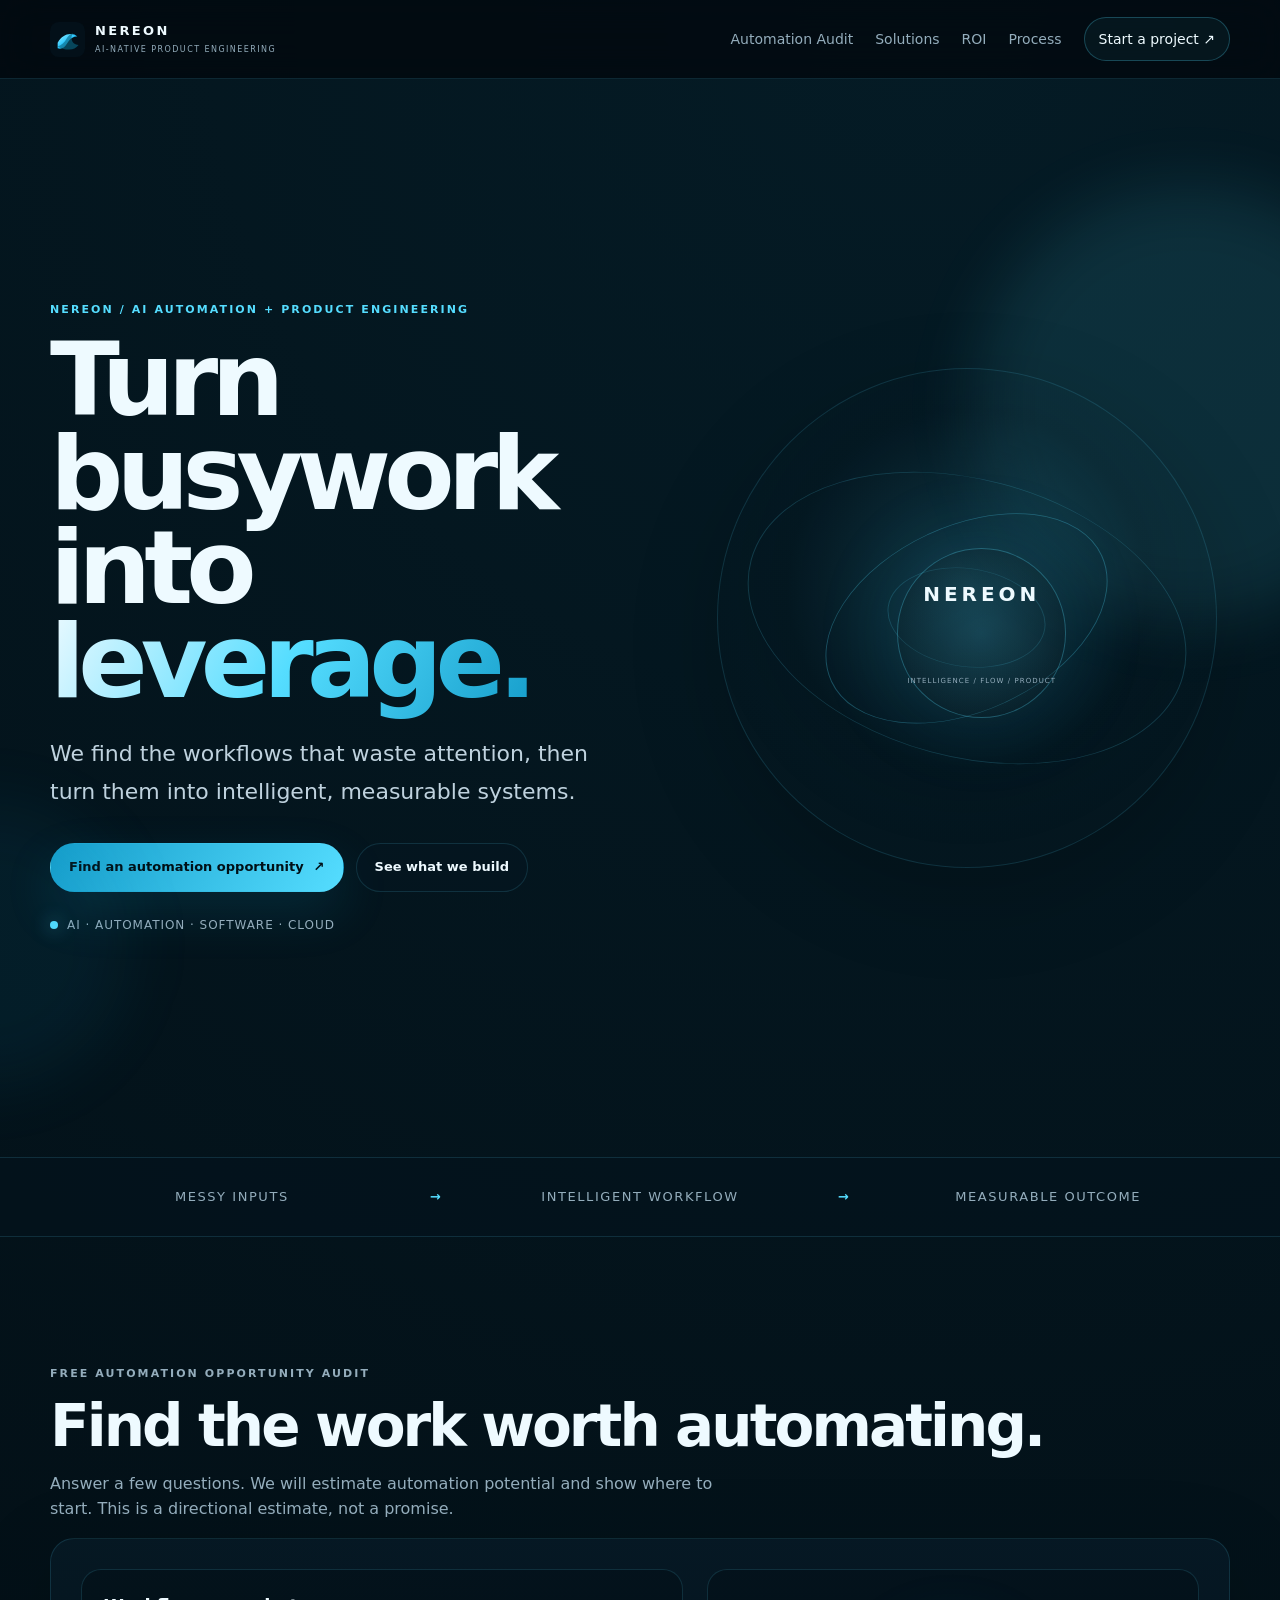
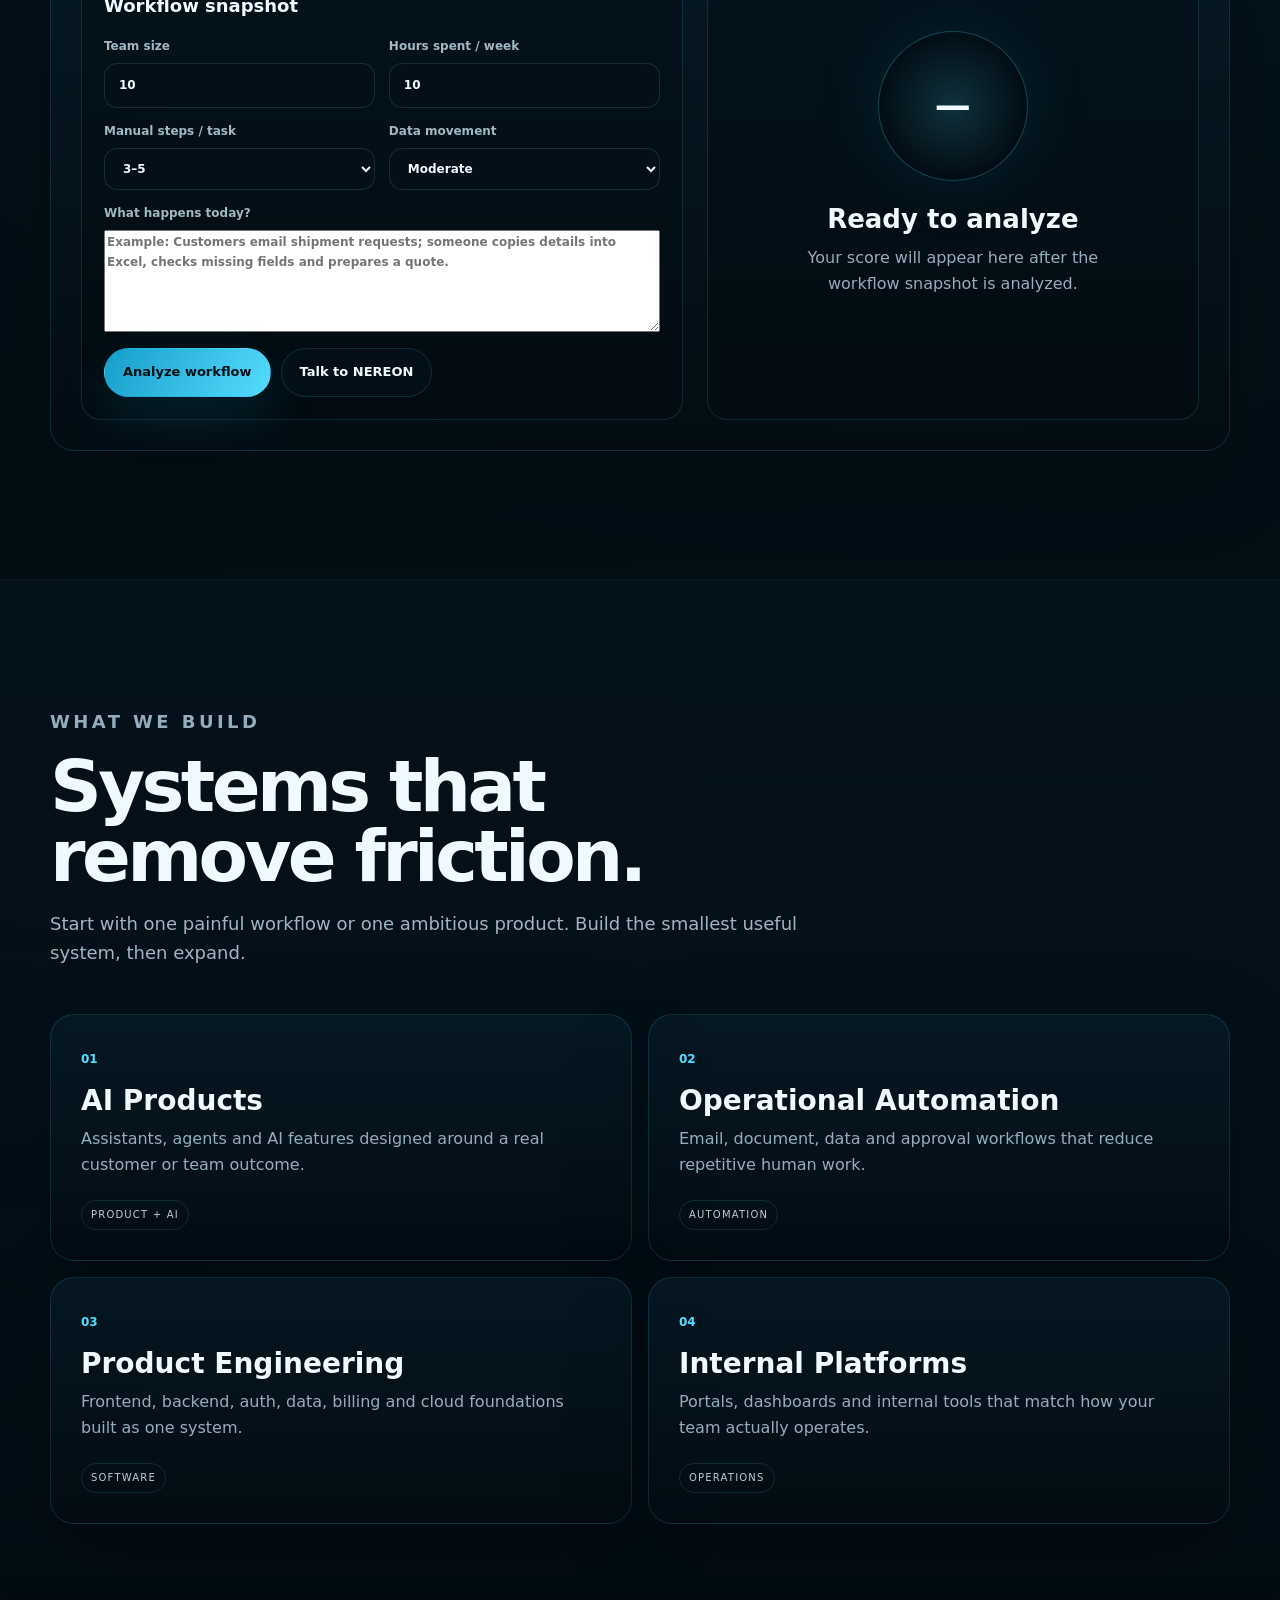
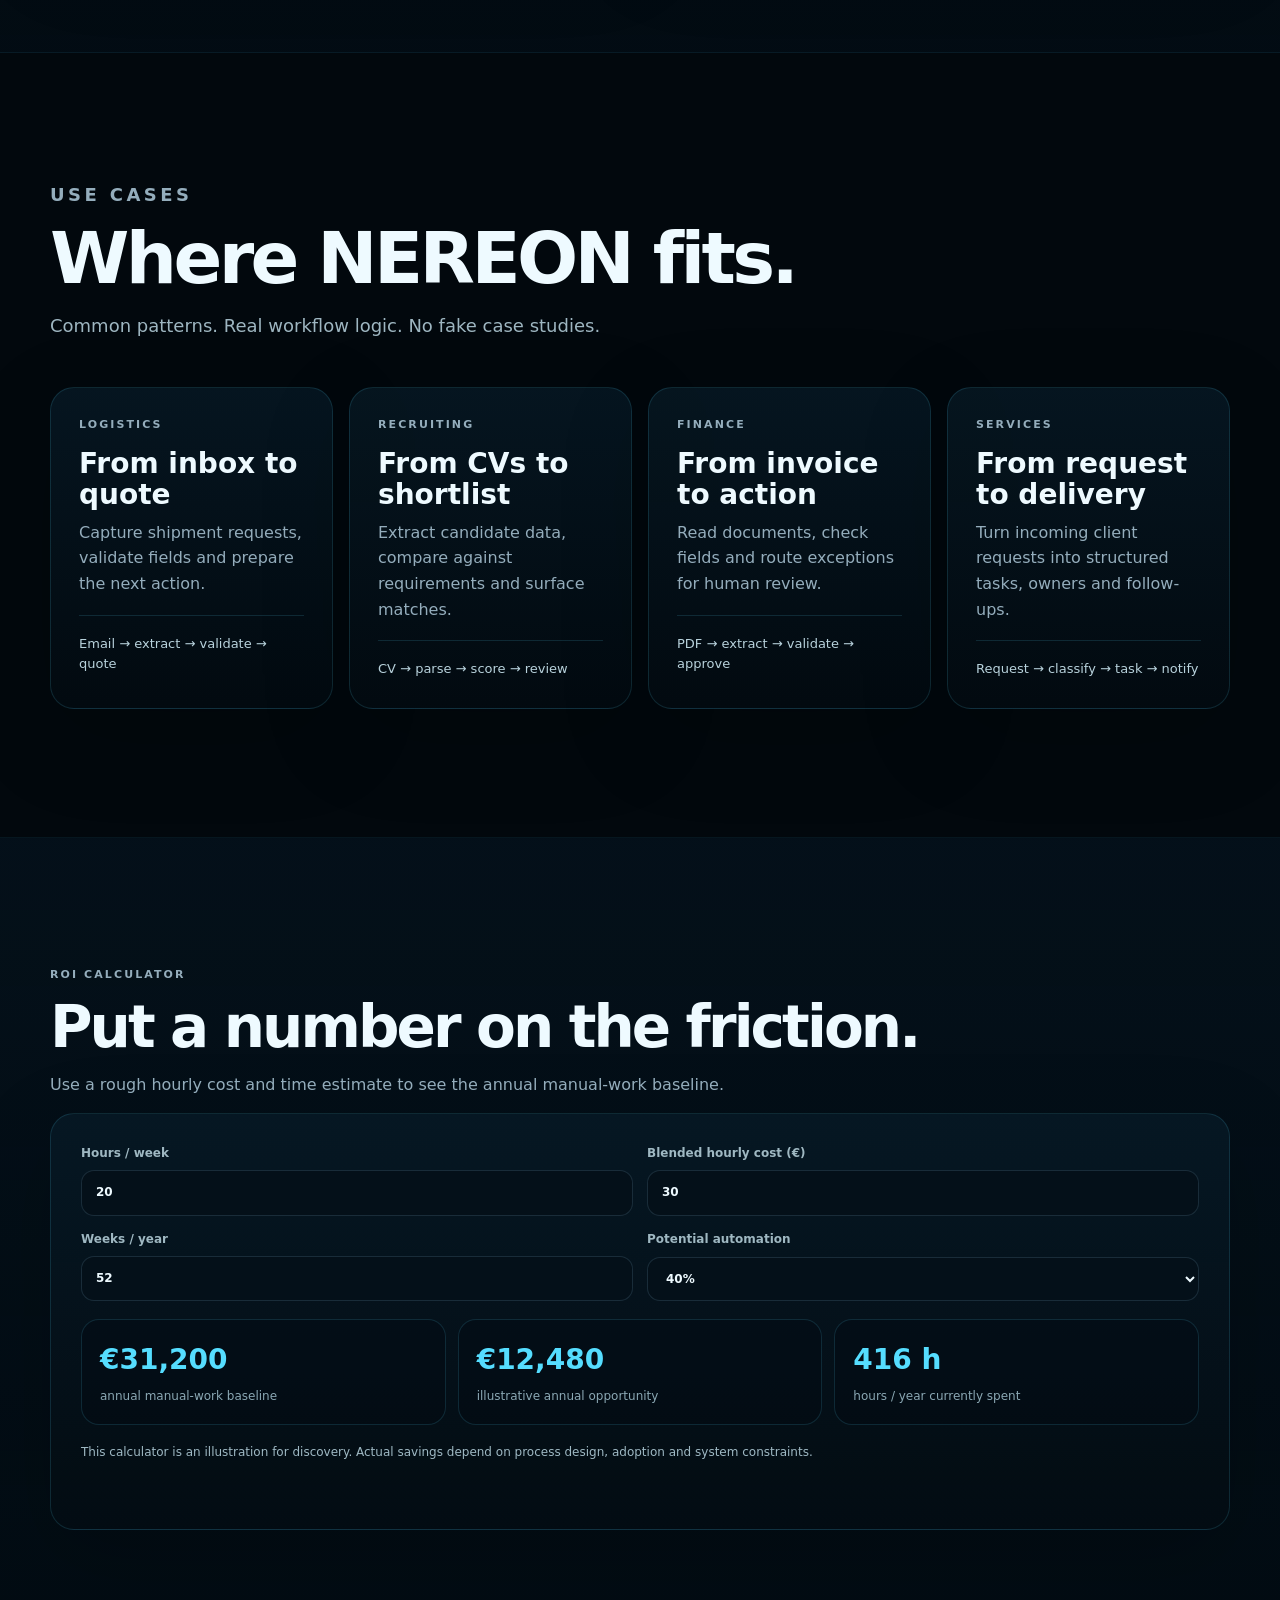
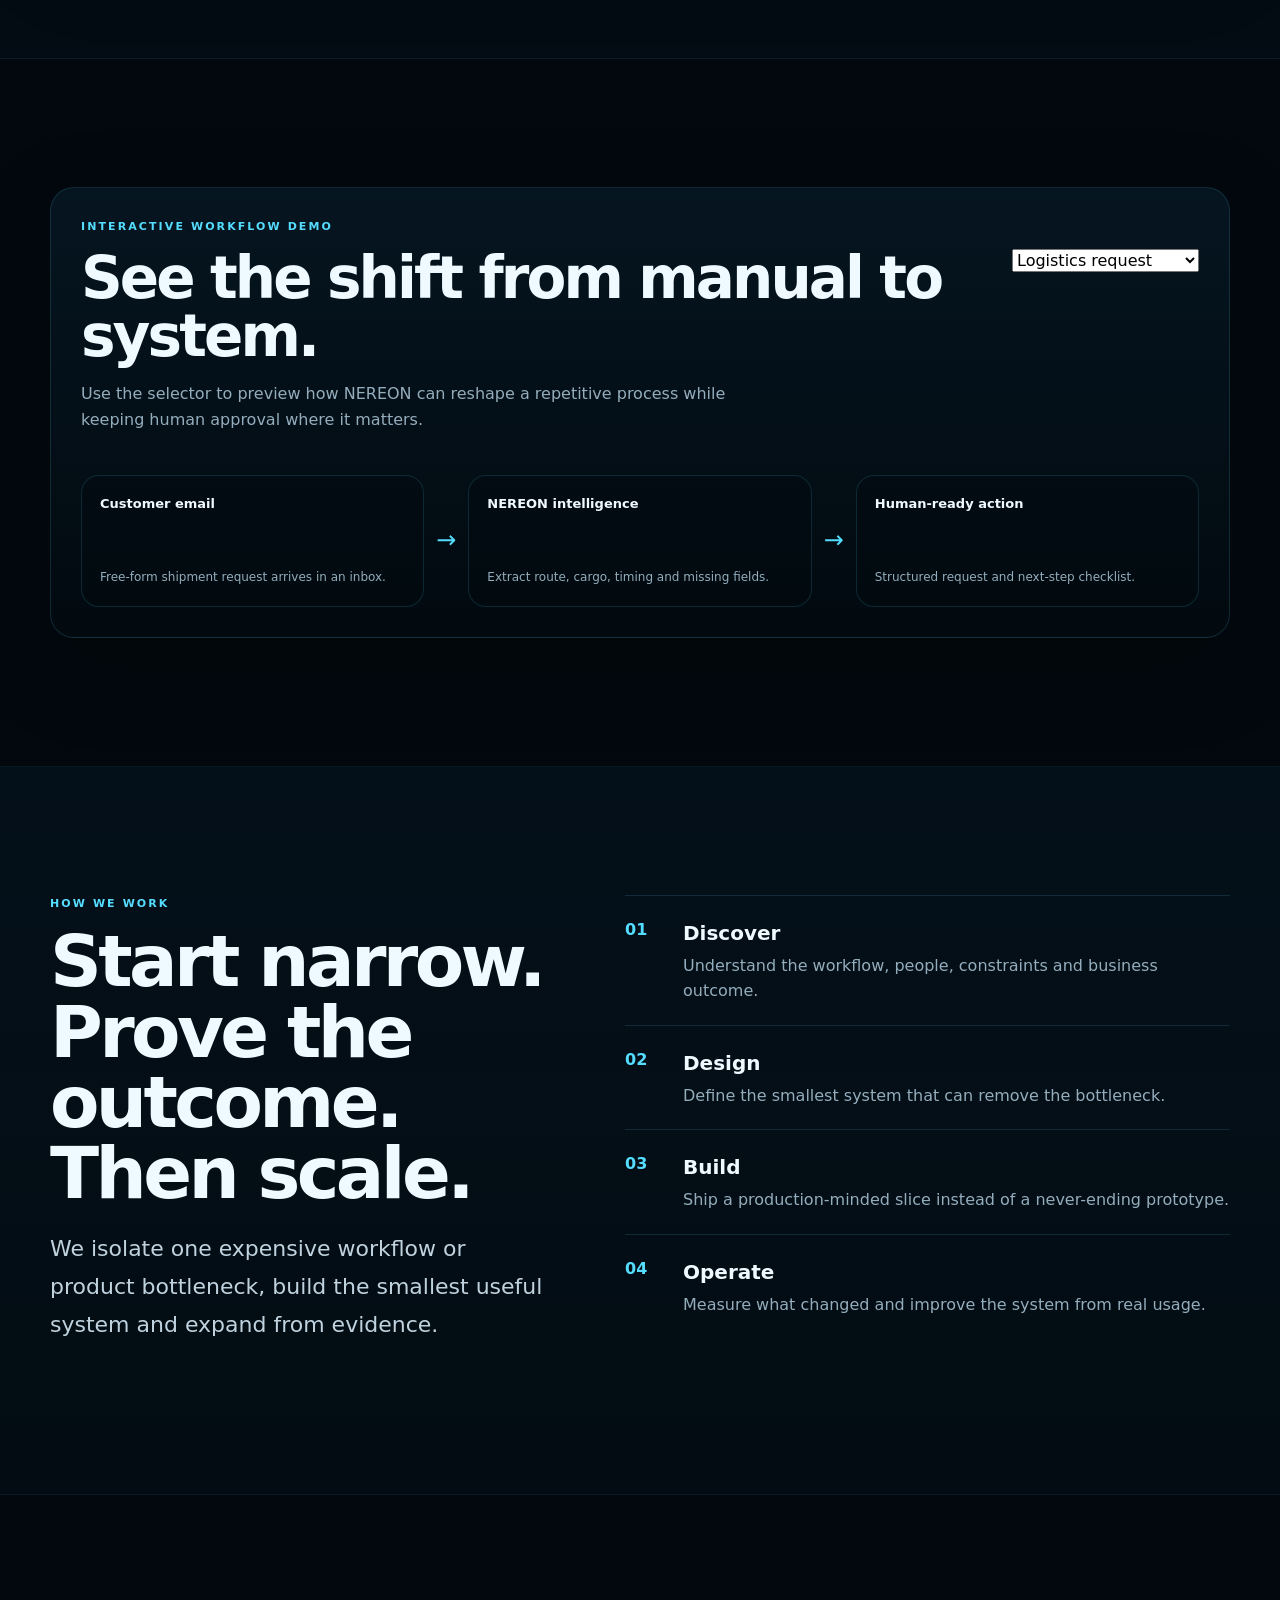
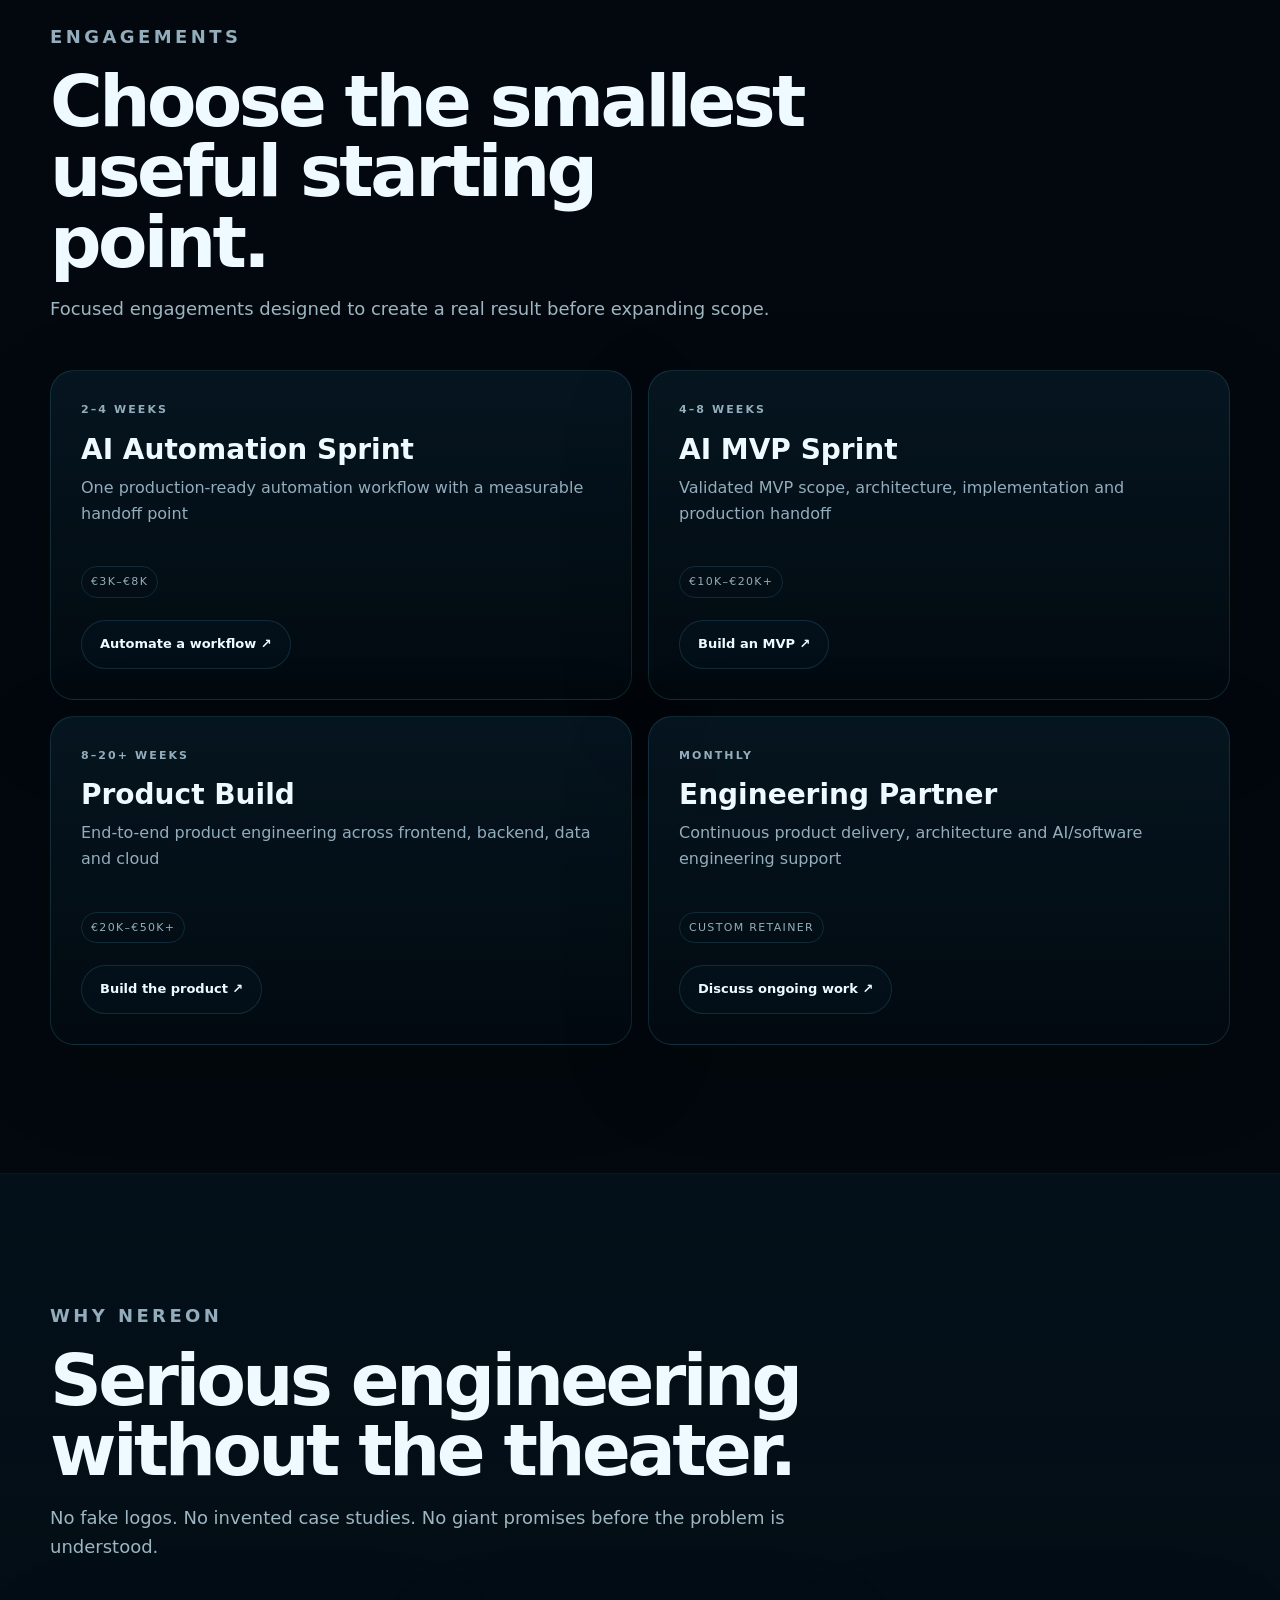
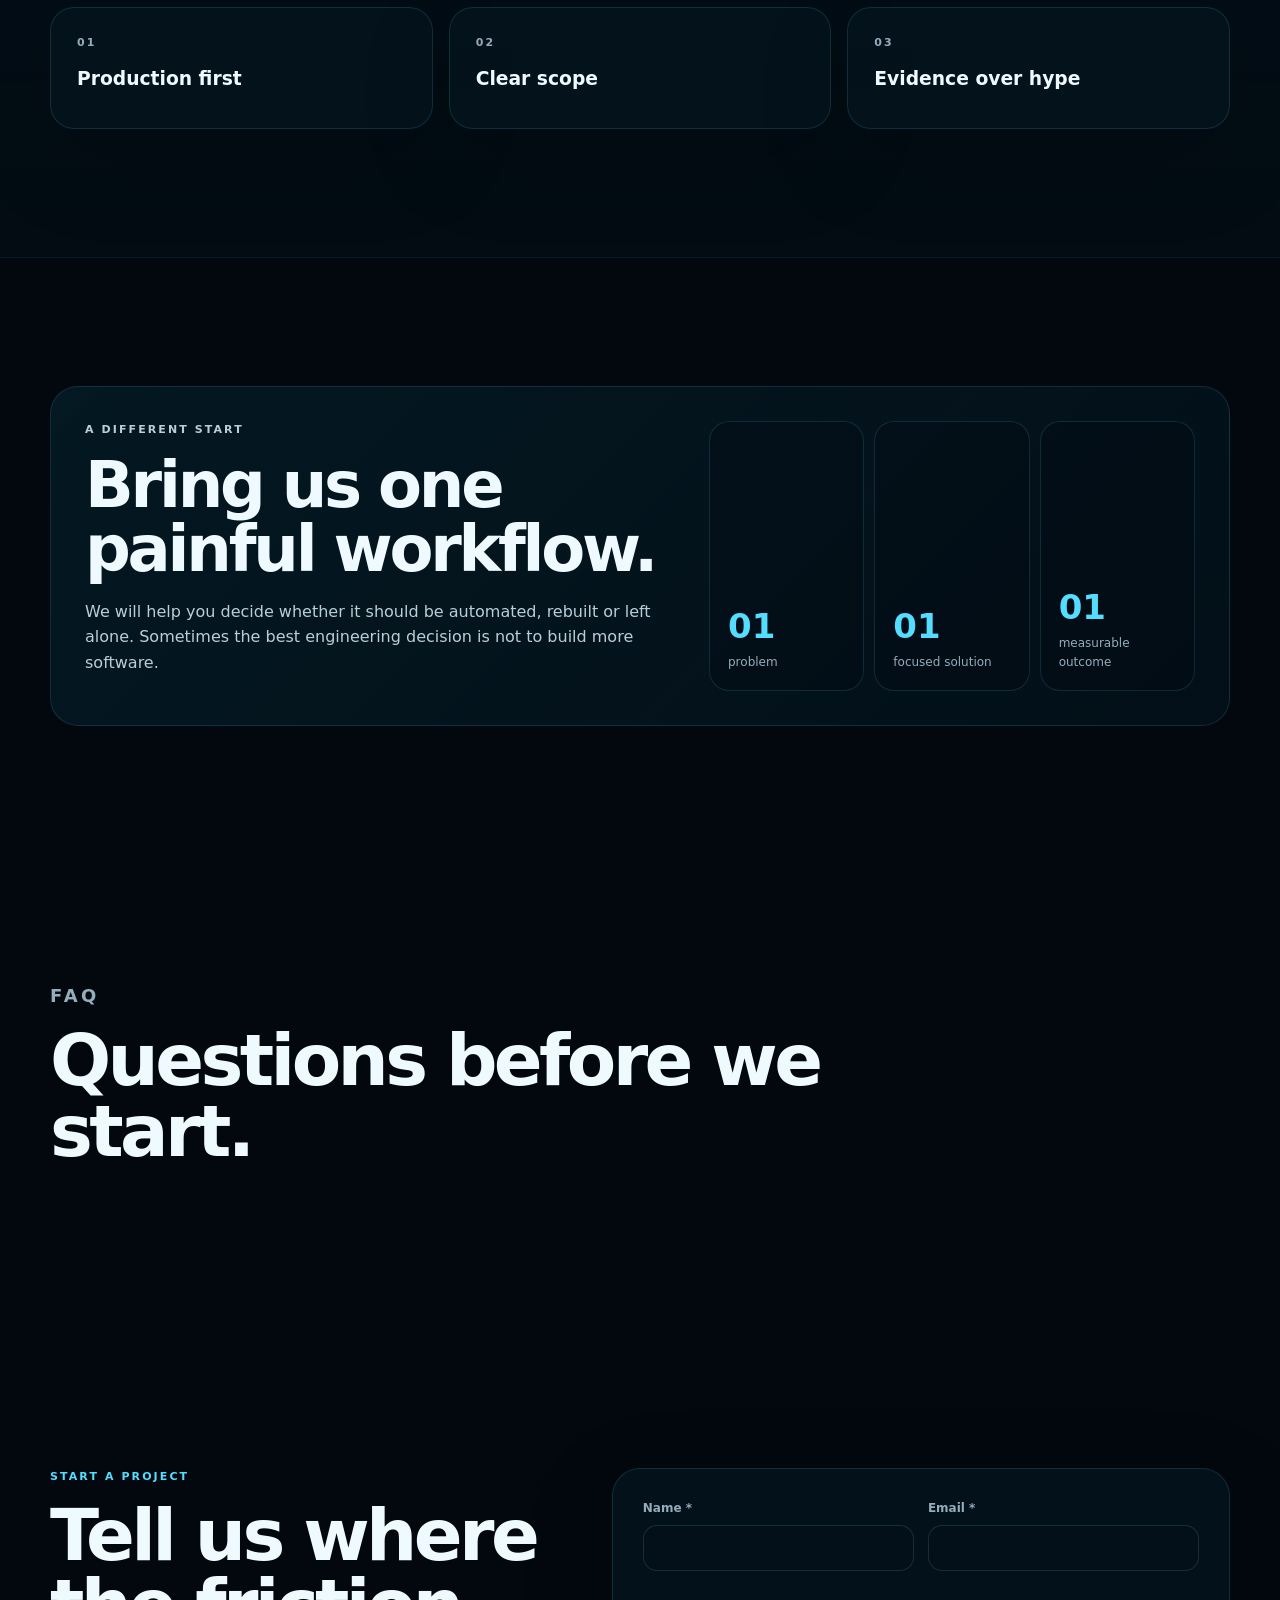
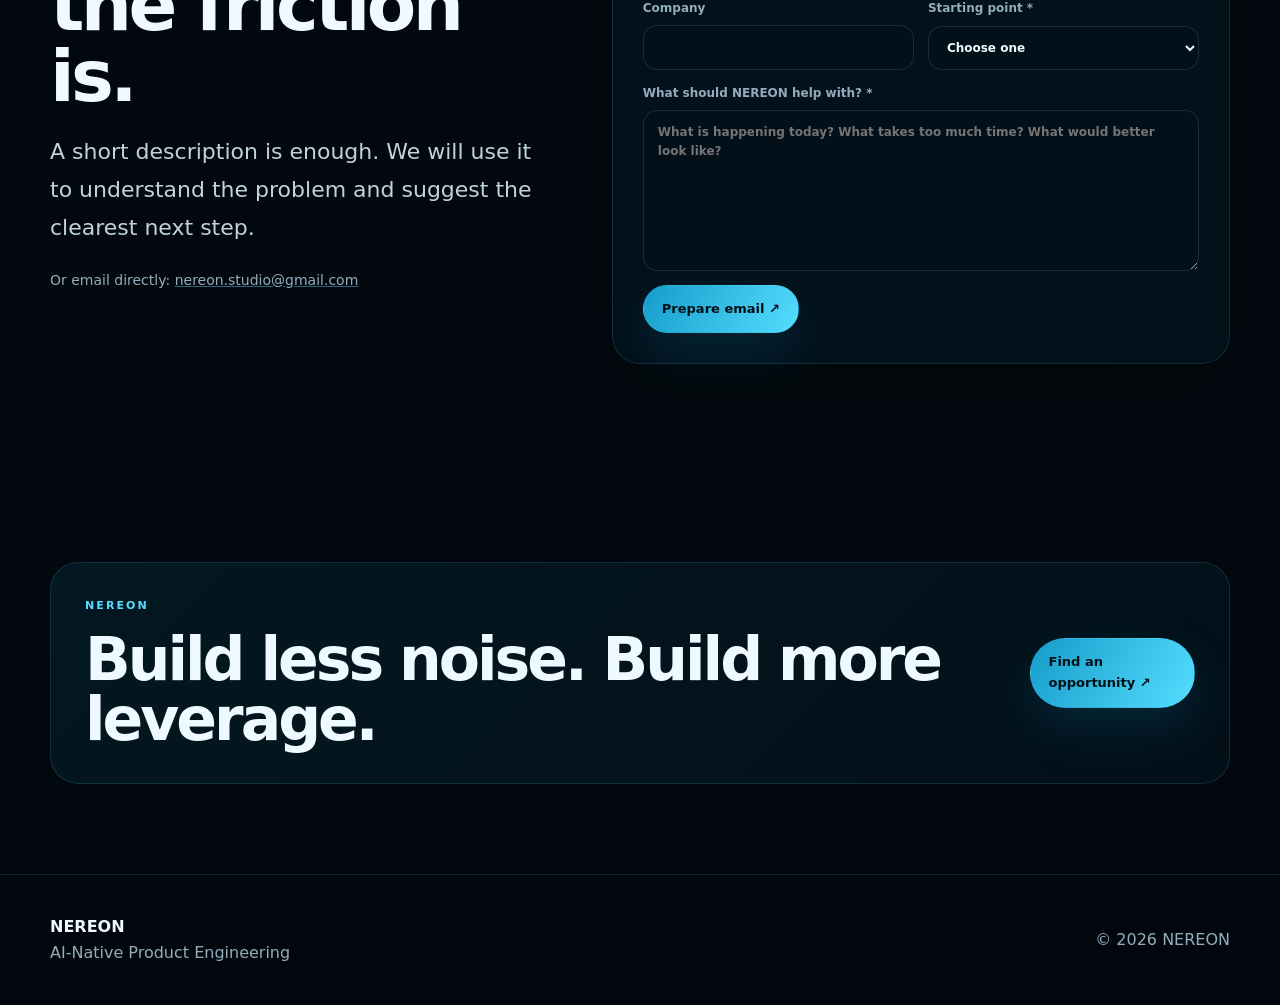
==== commit a7582851: "Upgrade NEREON to V4 conversion engine" ====
--- a/index.html
+++ b/index.html
@@ -1,148 +1,34 @@
 <!doctype html>
 <html lang="en">
 <head>
-  <meta charset="utf-8">
-  <meta name="viewport" content="width=device-width, initial-scale=1">
-  <title>NEREON — AI-Native Product Engineering</title>
-  <meta name="description" content="NEREON builds AI products, automation systems and software foundations for ambitious teams.">
-  <meta name="robots" content="index,follow">
-  <meta name="theme-color" content="#02080d">
-  <link rel="canonical" href="https://orlxll.github.io/nereon/">
-  <meta property="og:title" content="NEREON — AI-Native Product Engineering">
-  <meta property="og:description" content="Turn difficult operational problems and product ideas into production-ready AI and software systems.">
-  <meta property="og:type" content="website">
-  <meta property="og:url" content="https://orlxll.github.io/nereon/">
-  <meta property="og:site_name" content="NEREON">
-  <link rel="icon" href="assets/icons/nereon-mark.svg">
-  <link rel="stylesheet" href="css/brand.css">
-  <link rel="stylesheet" href="css/nereon-sales.css">
-  <script type="application/ld+json">
-  {
-    "@context":"https://schema.org",
-    "@type":"Organization",
-    "name":"NEREON",
-    "url":"https://orlxll.github.io/nereon/",
-    "description":"AI-Native Product Engineering"
-  }
-  </script>
+<meta charset="utf-8"><meta name="viewport" content="width=device-width, initial-scale=1">
+<title>NEREON — AI Automation & Product Engineering</title>
+<meta name="description" content="NEREON turns repetitive operations and ambitious product ideas into intelligent, production-ready systems.">
+<meta name="robots" content="index,follow"><meta name="theme-color" content="#02080d">
+<link rel="canonical" href="https://orlxll.github.io/nereon/">
+<meta property="og:title" content="NEREON — AI Automation & Product Engineering"><meta property="og:description" content="Find the work worth automating. Then build the system that removes the friction."><meta property="og:type" content="website"><meta property="og:url" content="https://orlxll.github.io/nereon/"><meta property="og:site_name" content="NEREON">
+<link rel="icon" href="assets/icons/nereon-mark.svg"><link rel="stylesheet" href="css/brand.css"><link rel="stylesheet" href="css/nereon-sales.css">
+<script type="application/ld+json">{"@context":"https://schema.org","@type":"Organization","name":"NEREON","url":"https://orlxll.github.io/nereon/","description":"AI automation and product engineering studio."}</script>
 </head>
 <body>
 <a class="skip-link" href="#main">Skip to content</a>
-<header class="site-header">
-  <div class="shell header-inner">
-    <a class="brand-lockup" href="#top" aria-label="NEREON home">
-      <img src="assets/brand/nereon-mark.svg" alt="">
-      <span><strong>NEREON</strong><small>AI-NATIVE PRODUCT ENGINEERING</small></span>
-    </a>
-    <button class="menu-toggle" type="button" aria-expanded="false" aria-controls="site-nav">Menu</button>
-    <nav class="site-nav" id="site-nav" aria-label="Primary">
-      <a href="#services">What we build</a>
-      <a href="#process">Process</a>
-      <a href="#offers">Offers</a>
-      <a href="#trust">Why NEREON</a>
-      <a class="nav-cta" href="#contact">Start a project ↗</a>
-    </nav>
-  </div>
-</header>
+<header class="site-header"><div class="shell header-inner"><a class="brand-lockup" href="#top" aria-label="NEREON home"><img src="assets/brand/nereon-mark.svg" alt=""><span><strong>NEREON</strong><small>AI-NATIVE PRODUCT ENGINEERING</small></span></a><button class="menu-toggle" type="button" aria-expanded="false" aria-controls="site-nav">Menu</button><nav class="site-nav" id="site-nav" aria-label="Primary"><a href="#audit">Automation Audit</a><a href="#solutions">Solutions</a><a href="#roi">ROI</a><a href="#process">Process</a><a class="nav-cta" href="#contact">Start a project ↗</a></nav></div></header>
 <main id="main">
-<section class="hero section" id="top">
-  <div class="ocean-orb ocean-orb--a" aria-hidden="true"></div><div class="ocean-orb ocean-orb--b" aria-hidden="true"></div>
-  <div class="shell hero-grid">
-    <div class="hero-copy" data-reveal>
-      <p class="eyebrow">NEREON / AI-NATIVE PRODUCT ENGINEERING</p>
-      <h1>Make the hard part <em>simpler.</em></h1>
-      <p class="hero-lead">We turn complex product ideas and time-consuming operations into production-ready AI and software systems.</p>
-      <div class="hero-actions"><a class="button button--primary" href="#contact">Start a project <span>↗</span></a><a class="button button--ghost" href="#services">See what we build</a></div>
-      <div class="hero-proof"><span class="signal-dot" aria-hidden="true"></span><span>AI · automation · product engineering · cloud</span></div>
-    </div>
-    <div class="hero-visual" data-reveal aria-hidden="true">
-      <div class="depth-frame"><div class="depth-ring depth-ring--1"></div><div class="depth-ring depth-ring--2"></div><div class="depth-ring depth-ring--3"></div><div class="depth-core"><span>NEREON</span><small>INTELLIGENCE / FLOW / PRODUCT</small></div></div>
-    </div>
-  </div>
-</section>
-
-<section class="signal-strip"><div class="shell signal-grid"><span>From messy workflows</span><b>→</b><span>to clear systems</span><b>→</b><span>to measurable delivery</span></div></section>
-
-<section id="services" class="section section--muted">
-  <div class="shell">
-    <div class="section-heading" data-reveal><p class="eyebrow">WHAT WE BUILD</p><h2>Systems that remove friction.</h2><p>We focus on the parts of a business that feel expensive, repetitive or difficult to scale.</p></div>
-    <div class="service-grid">
-      <article class="service-card" data-reveal><span>01</span><h3>AI Products</h3><p>AI features, assistants, agents and product workflows designed around an actual user outcome.</p><div class="service-tag">Product + AI</div></article>
-      <article class="service-card" data-reveal><span>02</span><h3>Operational Automation</h3><p>Turn repetitive email, document, data and approval work into reliable workflows.</p><div class="service-tag">Automation</div></article>
-      <article class="service-card" data-reveal><span>03</span><h3>Product Engineering</h3><p>Frontend, backend, auth, data, billing and cloud foundations built as one coherent system.</p><div class="service-tag">Software</div></article>
-      <article class="service-card" data-reveal><span>04</span><h3>Internal Platforms</h3><p>Client portals, dashboards and internal tools that match how your team actually operates.</p><div class="service-tag">Operations</div></article>
-    </div>
-  </div>
-</section>
-
-<section class="section problem-section">
-  <div class="shell two-column">
-    <div data-reveal><p class="eyebrow">THE SIGNAL</p><h2>When a workflow keeps stealing attention, it is usually a systems problem.</h2></div>
-    <div class="signal-list" data-reveal>
-      <div><strong>Too much copying</strong><span>People move the same information between emails, documents, spreadsheets and tools.</span></div>
-      <div><strong>Too much waiting</strong><span>Requests sit in inboxes because the next action depends on a person noticing them.</span></div>
-      <div><strong>Too much context switching</strong><span>Teams lose time assembling information before they can make a decision.</span></div>
-      <div><strong>Too much manual follow-up</strong><span>The process works, but only because somebody remembers to keep pushing it forward.</span></div>
-    </div>
-  </div>
-</section>
-
-<section id="process" class="section section--muted">
-  <div class="shell two-column">
-    <div data-reveal><p class="eyebrow">HOW WE WORK</p><h2>Start narrow. Prove the outcome. Then scale.</h2><p class="large-copy">NEREON does not begin with a giant transformation project. We isolate one expensive workflow or product bottleneck, build the smallest useful system and expand from evidence.</p></div>
-    <div class="steps">
-      <article data-reveal><strong>01</strong><div><h3>Discover</h3><p>Understand the workflow, people, constraints and business outcome.</p></div></article>
-      <article data-reveal><strong>02</strong><div><h3>Design</h3><p>Define the smallest system that can remove the bottleneck.</p></div></article>
-      <article data-reveal><strong>03</strong><div><h3>Build</h3><p>Ship a production-minded slice instead of a never-ending prototype.</p></div></article>
-      <article data-reveal><strong>04</strong><div><h3>Operate</h3><p>Measure what changed and improve the system from real usage.</p></div></article>
-    </div>
-  </div>
-</section>
-
-<section id="offers" class="section">
-  <div class="shell">
-    <div class="section-heading" data-reveal><p class="eyebrow">ENGAGEMENTS</p><h2>Choose the smallest useful starting point.</h2><p>We prefer focused engagements that create a real result before expanding the scope.</p></div>
-    <div class="offer-grid" data-offers></div>
-  </div>
-</section>
-
-<section id="trust" class="section section--muted">
-  <div class="shell">
-    <div class="section-heading" data-reveal><p class="eyebrow">WHY NEREON</p><h2>Serious engineering without the theater.</h2><p>No fake logos. No invented case studies. No giant promises before the problem is understood.</p></div>
-    <div class="trust-grid" data-trust-principles></div>
-  </div>
-</section>
-
-<section class="section transparency">
-  <div class="shell transparency-card" data-reveal>
-    <div><p class="eyebrow">A DIFFERENT START</p><h2>Bring us one painful workflow.</h2><p>We will help you decide whether it should be automated, rebuilt, or left alone. Sometimes the best engineering decision is not to build more software.</p></div>
-    <div class="mini-metrics"><div><strong>01</strong><span>problem</span></div><div><strong>01</strong><span>focused solution</span></div><div><strong>01</strong><span>measurable outcome</span></div></div>
-  </div>
-</section>
-
-<section id="faq" class="section">
-  <div class="shell">
-    <div class="section-heading" data-reveal><p class="eyebrow">FAQ</p><h2>Questions before we start.</h2></div>
-    <div class="faq-list" data-trust-faq></div>
-  </div>
-</section>
-
-<section id="contact" class="section contact-section">
-  <div class="shell contact-grid">
-    <div data-reveal><p class="eyebrow">START A PROJECT</p><h2>Tell us where the friction is.</h2><p class="large-copy">A short description is enough. We will use it to understand the problem and suggest the clearest next step.</p><p class="direct-email">Or email directly: <a href="mailto:nereon.studio@gmail.com">nereon.studio@gmail.com</a></p></div>
-    <form class="contact-card" data-contact-form novalidate data-reveal>
-      <input class="honeypot" name="website" tabindex="-1" autocomplete="off" aria-hidden="true">
-      <div class="field-grid"><label><span>Name *</span><input name="name" autocomplete="name" required></label><label><span>Email *</span><input name="email" type="email" autocomplete="email" required></label><label><span>Company</span><input name="company" autocomplete="organization"></label><label><span>Starting point *</span><select name="offerId" required><option value="">Choose one</option></select></label></div>
-      <label><span>What should NEREON help with? *</span><textarea name="message" rows="7" required placeholder="What is happening today? What takes too much time? What would better look like?"></textarea></label>
-      <div class="form-footer"><button class="button button--primary" type="submit">Prepare email ↗</button><p class="form-status" data-contact-status aria-live="polite"></p></div>
-    </form>
-  </div>
-</section>
-
-<section class="section section--cta"><div class="shell launch-cta" data-reveal><div><p class="eyebrow">NEREON</p><h2>Build less noise. Build more leverage.</h2></div><a class="button button--primary" href="#contact">Start a project ↗</a></div></section>
+<section class="hero section" id="top"><div class="ocean-orb ocean-orb--a" aria-hidden="true"></div><div class="ocean-orb ocean-orb--b" aria-hidden="true"></div><div class="shell hero-grid"><div class="hero-copy" data-reveal><p class="eyebrow">NEREON / AI AUTOMATION + PRODUCT ENGINEERING</p><h1>Turn busywork into <em>leverage.</em></h1><p class="hero-lead">We find the workflows that waste attention, then turn them into intelligent, measurable systems.</p><div class="hero-actions"><a class="button button--primary" href="#audit">Find an automation opportunity <span>↗</span></a><a class="button button--ghost" href="#solutions">See what we build</a></div><div class="hero-proof"><span class="signal-dot" aria-hidden="true"></span><span>AI · automation · software · cloud</span></div></div><div class="hero-visual" data-reveal aria-hidden="true"><div class="depth-frame"><div class="depth-ring depth-ring--1"></div><div class="depth-ring depth-ring--2"></div><div class="depth-ring depth-ring--3"></div><div class="depth-core"><span>NEREON</span><small>INTELLIGENCE / FLOW / PRODUCT</small></div></div></div></div></section>
+<section class="signal-strip"><div class="shell signal-grid"><span>Messy inputs</span><b>→</b><span>Intelligent workflow</span><b>→</b><span>Measurable outcome</span></div></section>
+<section id="audit" class="section"><div class="shell"><div class="tool-head" data-reveal><div><p class="eyebrow">FREE AUTOMATION OPPORTUNITY AUDIT</p><h2>Find the work worth automating.</h2><p>Answer a few questions. We will estimate automation potential and show where to start. This is a directional estimate, not a promise.</p></div></div><div class="audit-shell tool-grid" data-reveal><div class="tool-panel"><h3>Workflow snapshot</h3><div class="tool-fields"><label>Team size<input id="auditTeam" type="number" min="1" max="10000" value="10"></label><label>Hours spent / week<input id="auditHours" type="number" min="0" max="168" value="10"></label><label>Manual steps / task<select id="auditSteps"><option value="1">1–2</option><option value="2" selected>3–5</option><option value="3">6–10</option><option value="4">10+</option></select></label><label>Data movement<select id="auditData"><option value="0">Low</option><option value="1" selected>Moderate</option><option value="2">High</option></select></label></div><label style="display:grid;gap:7px;margin-top:14px;color:#9fb8c2;font-size:12px;font-weight:700">What happens today?<textarea id="auditText" rows="5" placeholder="Example: Customers email shipment requests; someone copies details into Excel, checks missing fields and prepares a quote."></textarea></label><div class="tool-actions"><button class="button button--primary" type="button" id="auditBtn">Analyze workflow</button><a class="button button--ghost" href="#contact">Talk to NEREON</a></div></div><div class="tool-panel score-card" aria-live="polite"><div class="score-orb"><strong id="auditScore">—</strong></div><h3 id="auditLevel">Ready to analyze</h3><p id="auditResult">Your score will appear here after the workflow snapshot is analyzed.</p><div class="result-note" id="auditNext"></div></div></div></div></section>
+<section id="solutions" class="section section--muted"><div class="shell"><div class="section-heading" data-reveal><p class="eyebrow">WHAT WE BUILD</p><h2>Systems that remove friction.</h2><p>Start with one painful workflow or one ambitious product. Build the smallest useful system, then expand.</p></div><div class="service-grid"><article class="service-card" data-reveal><span>01</span><h3>AI Products</h3><p>Assistants, agents and AI features designed around a real customer or team outcome.</p><div class="service-tag">Product + AI</div></article><article class="service-card" data-reveal><span>02</span><h3>Operational Automation</h3><p>Email, document, data and approval workflows that reduce repetitive human work.</p><div class="service-tag">Automation</div></article><article class="service-card" data-reveal><span>03</span><h3>Product Engineering</h3><p>Frontend, backend, auth, data, billing and cloud foundations built as one system.</p><div class="service-tag">Software</div></article><article class="service-card" data-reveal><span>04</span><h3>Internal Platforms</h3><p>Portals, dashboards and internal tools that match how your team actually operates.</p><div class="service-tag">Operations</div></article></div></div></section>
+<section class="section"><div class="shell"><div class="section-heading" data-reveal><p class="eyebrow">USE CASES</p><h2>Where NEREON fits.</h2><p>Common patterns. Real workflow logic. No fake case studies.</p></div><div class="use-case-grid"><article class="use-card" data-reveal><p class="eyebrow">LOGISTICS</p><h3>From inbox to quote</h3><p>Capture shipment requests, validate fields and prepare the next action.</p><div class="use-card__flow">Email → extract → validate → quote</div></article><article class="use-card" data-reveal><p class="eyebrow">RECRUITING</p><h3>From CVs to shortlist</h3><p>Extract candidate data, compare against requirements and surface matches.</p><div class="use-card__flow">CV → parse → score → review</div></article><article class="use-card" data-reveal><p class="eyebrow">FINANCE</p><h3>From invoice to action</h3><p>Read documents, check fields and route exceptions for human review.</p><div class="use-card__flow">PDF → extract → validate → approve</div></article><article class="use-card" data-reveal><p class="eyebrow">SERVICES</p><h3>From request to delivery</h3><p>Turn incoming client requests into structured tasks, owners and follow-ups.</p><div class="use-card__flow">Request → classify → task → notify</div></article></div></div></section>
+<section id="roi" class="section section--muted"><div class="shell"><div class="tool-head" data-reveal><div><p class="eyebrow">ROI CALCULATOR</p><h2>Put a number on the friction.</h2><p>Use a rough hourly cost and time estimate to see the annual manual-work baseline.</p></div></div><div class="roi-shell" data-reveal><div class="tool-fields"><label>Hours / week<input id="roiHours" type="number" min="0" max="168" value="20"></label><label>Blended hourly cost (€)<input id="roiRate" type="number" min="0" max="1000" value="30"></label><label>Weeks / year<input id="roiWeeks" type="number" min="1" max="52" value="52"></label><label>Potential automation<select id="roiReduction"><option value="20">20%</option><option value="40" selected>40%</option><option value="60">60%</option><option value="80">80%</option></select></label></div><div class="roi-summary"><div class="metric"><strong id="roiAnnual">€31,200</strong><span>annual manual-work baseline</span></div><div class="metric"><strong id="roiPotential">€12,480</strong><span>illustrative annual opportunity</span></div><div class="metric"><strong id="roiHours">416 h</strong><span>hours / year currently spent</span></div></div><p class="result-note">This calculator is an illustration for discovery. Actual savings depend on process design, adoption and system constraints.</p></div></div></section>
+<section class="section"><div class="shell workflow-shell" data-reveal><p class="eyebrow">INTERACTIVE WORKFLOW DEMO</p><div class="tool-head"><div><h2>See the shift from manual to system.</h2><p>Use the selector to preview how NEREON can reshape a repetitive process while keeping human approval where it matters.</p></div><select id="workflowSelect" aria-label="Workflow example" style="max-width:300px"><option value="logistics">Logistics request</option><option value="finance">Invoice processing</option><option value="recruiting">Candidate screening</option></select></div><div class="workflow-demo"><div class="flow-node"><strong id="flowA">Customer email</strong><span id="flowASub">Free-form request arrives in an inbox.</span></div><div class="flow-arrow">→</div><div class="flow-node"><strong id="flowB">NEREON intelligence</strong><span id="flowBSub">Extract, classify and validate information.</span></div><div class="flow-arrow">→</div><div class="flow-node"><strong id="flowC">Human-ready action</strong><span id="flowCSub">A clear next step reaches the right person.</span></div></div></div></section>
+<section id="process" class="section section--muted"><div class="shell two-column"><div data-reveal><p class="eyebrow">HOW WE WORK</p><h2>Start narrow. Prove the outcome. Then scale.</h2><p class="large-copy">We isolate one expensive workflow or product bottleneck, build the smallest useful system and expand from evidence.</p></div><div class="steps"><article data-reveal><strong>01</strong><div><h3>Discover</h3><p>Understand the workflow, people, constraints and business outcome.</p></div></article><article data-reveal><strong>02</strong><div><h3>Design</h3><p>Define the smallest system that can remove the bottleneck.</p></div></article><article data-reveal><strong>03</strong><div><h3>Build</h3><p>Ship a production-minded slice instead of a never-ending prototype.</p></div></article><article data-reveal><strong>04</strong><div><h3>Operate</h3><p>Measure what changed and improve the system from real usage.</p></div></article></div></div></section>
+<section id="offers" class="section"><div class="shell"><div class="section-heading" data-reveal><p class="eyebrow">ENGAGEMENTS</p><h2>Choose the smallest useful starting point.</h2><p>Focused engagements designed to create a real result before expanding scope.</p></div><div class="offer-grid" data-offers></div></div></section>
+<section class="section section--muted" id="trust"><div class="shell"><div class="section-heading" data-reveal><p class="eyebrow">WHY NEREON</p><h2>Serious engineering without the theater.</h2><p>No fake logos. No invented case studies. No giant promises before the problem is understood.</p></div><div class="trust-grid" data-trust-principles></div></div></section>
+<section class="section transparency"><div class="shell transparency-card" data-reveal><div><p class="eyebrow">A DIFFERENT START</p><h2>Bring us one painful workflow.</h2><p>We will help you decide whether it should be automated, rebuilt or left alone. Sometimes the best engineering decision is not to build more software.</p></div><div class="mini-metrics"><div><strong>01</strong><span>problem</span></div><div><strong>01</strong><span>focused solution</span></div><div><strong>01</strong><span>measurable outcome</span></div></div></div></section>
+<section id="faq" class="section"><div class="shell"><div class="section-heading" data-reveal><p class="eyebrow">FAQ</p><h2>Questions before we start.</h2></div><div class="faq-list" data-trust-faq></div></div></section>
+<section id="contact" class="section contact-section"><div class="shell contact-grid"><div data-reveal><p class="eyebrow">START A PROJECT</p><h2>Tell us where the friction is.</h2><p class="large-copy">A short description is enough. We will use it to understand the problem and suggest the clearest next step.</p><p class="direct-email">Or email directly: <a href="mailto:nereon.studio@gmail.com">nereon.studio@gmail.com</a></p></div><form class="contact-card" data-contact-form novalidate data-reveal><input class="honeypot" name="website" tabindex="-1" autocomplete="off" aria-hidden="true"><div class="field-grid"><label><span>Name *</span><input name="name" autocomplete="name" required></label><label><span>Email *</span><input name="email" type="email" autocomplete="email" required></label><label><span>Company</span><input name="company" autocomplete="organization"></label><label><span>Starting point *</span><select name="offerId" required><option value="">Choose one</option></select></label></div><label><span>What should NEREON help with? *</span><textarea name="message" rows="7" required placeholder="What is happening today? What takes too much time? What would better look like?"></textarea></label><div class="form-footer"><button class="button button--primary" type="submit">Prepare email ↗</button><p class="form-status" data-contact-status aria-live="polite"></p></div></form></div></section>
+<section class="section section--cta"><div class="shell launch-cta" data-reveal><div><p class="eyebrow">NEREON</p><h2>Build less noise. Build more leverage.</h2></div><a class="button button--primary" href="#audit">Find an opportunity ↗</a></div></section>
 </main>
-<footer class="site-footer"><div class="shell footer-inner"><div><strong>NEREON</strong><p>AI-native product engineering.</p></div><div><span>© <span id="year"></span> NEREON</span></div></div></footer>
-<script type="module" src="js/nereon-sales-static.js"></script>
-<script type="module" src="js/trust-mount.js"></script>
-</body>
-</html>
+<footer class="site-footer"><div class="shell footer-inner"><div><strong>NEREON</strong><div>AI-Native Product Engineering</div></div><div>© <span id="year"></span> NEREON</div></div></footer>
+<script src="js/nereon-sales-static.js"></script>
+</body></html>
--- a/css/brand.css
+++ b/css/brand.css
@@ -1,37 +1,2 @@
-/* PHASE 81 — NEREON Brand Identity */
-:root {
-  --nereon-ink: #02080d;
-  --nereon-deep: #04131e;
-  --nereon-blue-900: #052638;
-  --nereon-blue-700: #075b7d;
-  --nereon-blue-500: #159dca;
-  --nereon-blue-300: #55ddff;
-  --nereon-cyan: #9bf0ff;
-  --nereon-white: #eefaff;
-  --nereon-muted: #8ca7b8;
-  --nereon-line: rgba(85, 221, 255, .16);
-  --nereon-glow: 0 0 42px rgba(47, 201, 255, .16);
-}
-
-.nereon-lockup { display:inline-flex; align-items:center; gap:.8rem; text-decoration:none; color:var(--nereon-white); }
-.nereon-lockup__mark { width:2rem; height:2rem; flex:none; }
-.nereon-lockup__name { font-weight:760; letter-spacing:-.03em; }
-.nereon-lockup__descriptor { display:block; margin-top:.15rem; color:var(--nereon-muted); font-size:.58rem; letter-spacing:.16em; text-transform:uppercase; }
-
-.nereon-brand-surface {
-  background:
-    radial-gradient(circle at 72% 24%, rgba(85,221,255,.10), transparent 24%),
-    radial-gradient(circle at 18% 78%, rgba(21,157,202,.08), transparent 28%),
-    var(--nereon-deep);
-  color:var(--nereon-white);
-}
-
-.nereon-accent { color:var(--nereon-blue-300); }
-.nereon-glow { box-shadow:var(--nereon-glow); }
-
-[data-brand-reveal] { opacity:0; transform:translateY(12px); transition:opacity 600ms cubic-bezier(.22,.61,.36,1), transform 600ms cubic-bezier(.22,.61,.36,1); }
-[data-brand-reveal].is-visible { opacity:1; transform:none; }
-
-@media (prefers-reduced-motion: reduce) {
-  [data-brand-reveal] { opacity:1; transform:none; transition:none; }
-}
+:root{--bg:#02080d;--text:#eff8fb;--muted:#9eb6c1;--line:rgba(166,214,232,.14);--accent:#55ddff;--accent-2:#159dca;--panel:rgba(6,24,36,.68);--shadow:0 24px 80px rgba(0,0,0,.28)}
+*{box-sizing:border-box}html{scroll-behavior:smooth}body{margin:0;background:radial-gradient(circle at 80% 8%,rgba(21,157,202,.08),transparent 24rem),linear-gradient(180deg,#02080d 0%,#031018 45%,#02080d 100%);color:var(--text);font-family:Inter,ui-sans-serif,system-ui,-apple-system,BlinkMacSystemFont,"Segoe UI",sans-serif;line-height:1.55}a{color:inherit;text-decoration:none}button,input,select,textarea{font:inherit}.shell{width:min(1180px,calc(100% - 40px));margin:0 auto}.section{padding:108px 0}.section--muted{background:linear-gradient(180deg,rgba(7,25,37,.34),rgba(2,11,17,.12))}.skip-link{position:fixed;left:12px;top:12px;z-index:100;padding:10px 14px;background:#fff;color:#000;transform:translateY(-140%);border-radius:10px}.skip-link:focus{transform:none}.site-header{position:sticky;top:0;z-index:40;border-bottom:1px solid var(--line);background:rgba(2,8,13,.72);backdrop-filter:blur(18px)}.header-inner{min-height:76px;display:flex;align-items:center;justify-content:space-between}.brand-lockup{display:flex;align-items:center;gap:11px}.brand-lockup img{width:36px;height:36px}.brand-lockup strong{display:block;letter-spacing:.18em;font-size:13px}.brand-lockup small{display:block;color:var(--muted);font-size:9px;letter-spacing:.11em;margin-top:2px}.site-nav{display:flex;align-items:center;gap:22px}.site-nav a{color:#b7cbd4;font-size:13px}.site-nav a:hover{color:#fff}.nav-cta{padding:10px 14px;border:1px solid var(--line);border-radius:12px;background:rgba(85,221,255,.05)}.menu-toggle{display:none;border:1px solid var(--line);background:transparent;color:#fff;padding:9px 12px;border-radius:10px}.eyebrow{margin:0 0 12px;color:var(--accent);font-size:11px;font-weight:800;letter-spacing:.17em;text-transform:uppercase}.button{display:inline-flex;align-items:center;justify-content:center;gap:8px;border:1px solid var(--line);border-radius:13px;padding:12px 16px;font-weight:800;font-size:13px;transition:.2s ease}.button:hover{transform:translateY(-1px)}.button--primary{border-color:rgba(85,221,255,.32);background:linear-gradient(180deg,rgba(85,221,255,.18),rgba(21,157,202,.12));box-shadow:0 12px 36px rgba(21,157,202,.12)}.button--ghost{background:rgba(255,255,255,.015)}.hero{position:relative;overflow:hidden;padding-top:88px;min-height:720px;display:flex;align-items:center}.hero-grid{display:grid;grid-template-columns:1.05fr .95fr;gap:56px;align-items:center}.hero-copy h1{font-size:clamp(54px,8vw,104px);line-height:.88;letter-spacing:-.07em;margin:0 0 26px;max-width:850px}.hero-copy h1 em{font-style:normal;color:transparent;background:linear-gradient(90deg,#eff8fb 8%,#55ddff 60%,#159dca 96%);background-clip:text;-webkit-background-clip:text}.hero-lead{max-width:720px;color:#aac0c9;font-size:20px;line-height:1.5}.hero-actions{display:flex;flex-wrap:wrap;gap:12px;margin-top:28px}.hero-proof{display:flex;align-items:center;gap:9px;margin-top:22px;color:#79939e;font-size:11px;letter-spacing:.08em;text-transform:uppercase}.signal-dot{width:8px;height:8px;border-radius:50%;background:var(--accent);box-shadow:0 0 18px rgba(85,221,255,.7)}.hero-visual{display:flex;justify-content:center}.depth-frame{width:min(460px,80vw);aspect-ratio:1;border:1px solid var(--line);border-radius:32px;position:relative;overflow:hidden;background:radial-gradient(circle at 50% 42%,rgba(85,221,255,.14),transparent 28%),linear-gradient(145deg,rgba(13,46,63,.46),rgba(2,11,17,.8));box-shadow:var(--shadow)}.depth-ring{position:absolute;inset:15%;border:1px solid rgba(85,221,255,.2);border-radius:50%;transform:rotate(15deg) scaleY(.62)}.depth-ring--2{inset:24%;transform:rotate(-25deg) scaleY(.62);border-color:rgba(255,255,255,.12)}.depth-ring--3{inset:33%;transform:rotate(8deg) scaleY(.62);border-color:rgba(85,221,255,.3)}.depth-core{position:absolute;inset:36%;display:flex;align-items:center;justify-content:center;flex-direction:column;border-radius:50%;background:radial-gradient(circle,rgba(85,221,255,.13),rgba(2,8,13,.4));border:1px solid rgba(85,221,255,.18);box-shadow:inset 0 0 60px rgba(85,221,255,.07),0 0 70px rgba(21,157,202,.1)}.depth-core span{letter-spacing:.2em;font-size:14px;font-weight:900}.depth-core small{margin-top:8px;color:#7fa4b2;letter-spacing:.1em;font-size:8px}.signal-strip{border-block:1px solid var(--line);background:rgba(4,17,25,.42)}.signal-grid{min-height:78px;display:grid;grid-template-columns:1fr auto 1fr auto 1fr;align-items:center;text-align:center;color:#8fa9b4;font-size:12px;text-transform:uppercase;letter-spacing:.14em}.signal-grid b{color:var(--accent)}.section-heading{max-width:820px;margin-bottom:44px}.section-heading h2,.two-column h2,.contact-grid h2{font-size:clamp(38px,6vw,72px);line-height:.97;letter-spacing:-.055em;margin:0 0 18px}.section-heading>p:not(.eyebrow),.large-copy{color:#9eb6c1;font-size:18px}.service-grid,.offer-grid,.use-case-grid{display:grid;grid-template-columns:repeat(2,1fr);gap:16px}.service-card,.offer-card,.use-card,.trust-card,.audit-shell,.roi-shell,.workflow-shell,.contact-card{border:1px solid var(--line);border-radius:24px;background:linear-gradient(180deg,rgba(8,28,41,.68),rgba(3,12,18,.65));box-shadow:var(--shadow)}.service-card,.offer-card,.use-card,.trust-card{padding:28px}.service-card>span{color:var(--accent);font-size:12px;font-weight:800}.service-card h3,.offer-card h3,.use-card h3{font-size:28px;line-height:1.08;margin:16px 0 10px}.service-card p,.offer-card p,.use-card p,.trust-card p{color:var(--muted);margin:0}.service-tag,.pill{display:inline-flex;margin-top:20px;padding:6px 9px;border:1px solid var(--line);border-radius:999px;color:#b7cfdb;font-size:10px;text-transform:uppercase;letter-spacing:.12em}.two-column{display:grid;grid-template-columns:.9fr 1.1fr;gap:80px;align-items:start}.signal-list{display:grid;gap:0}.signal-list>div{display:grid;grid-template-columns:.7fr 1.3fr;gap:24px;border-top:1px solid var(--line);padding:20px 0}.signal-list strong{font-size:18px}.signal-list span{color:var(--muted)}.steps{display:grid;gap:0}.steps article{display:grid;grid-template-columns:42px 1fr;gap:16px;padding:21px 0;border-top:1px solid var(--line)}.steps strong{color:var(--accent)}.steps h3{margin:0;font-size:20px}.steps p{margin:4px 0 0;color:var(--muted)}.offer-card__meta{display:flex;gap:8px;flex-wrap:wrap;margin-top:20px}.offer-card__cta{margin-top:22px}.use-case-grid{grid-template-columns:repeat(4,1fr)}.use-card{min-height:250px}.use-card__flow{margin-top:18px;padding-top:18px;border-top:1px solid var(--line);color:#b8d2dc;font-size:13px}.tool-head{display:flex;align-items:flex-start;justify-content:space-between;gap:18px}.tool-head h2{margin:0;font-size:clamp(34px,5vw,58px);line-height:1;letter-spacing:-.05em}.tool-head p{color:var(--muted);max-width:680px}.audit-shell,.roi-shell,.workflow-shell{padding:30px}.tool-grid{display:grid;grid-template-columns:1.1fr .9fr;gap:24px;align-items:stretch}.tool-panel{padding:22px;border:1px solid var(--line);border-radius:20px;background:rgba(2,8,13,.28)}.tool-panel h3{margin:0 0 16px;font-size:18px}.tool-fields{display:grid;grid-template-columns:1fr 1fr;gap:14px}.tool-fields label,.contact-card label{display:grid;gap:7px;color:#9fb8c2;font-size:12px;font-weight:700}.tool-fields input,.tool-fields select,.tool-fields textarea,.contact-card input,.contact-card select,.contact-card textarea{width:100%;border:1px solid rgba(140,189,224,.16);border-radius:13px;background:#041019;color:var(--text);padding:12px 14px;outline:none}.tool-fields input:focus,.tool-fields select:focus,.tool-fields textarea:focus,.contact-card input:focus,.contact-card select:focus,.contact-card textarea:focus{border-color:var(--accent);box-shadow:0 0 0 4px rgba(85,221,255,.08)}.tool-actions{display:flex;gap:10px;flex-wrap:wrap;margin-top:16px}.score-card{height:100%;display:flex;flex-direction:column;justify-content:center;align-items:center;text-align:center;padding:24px}.score-orb{width:150px;height:150px;border-radius:50%;display:grid;place-items:center;border:1px solid rgba(85,221,255,.26);background:radial-gradient(circle,rgba(85,221,255,.16),rgba(2,8,13,.2) 68%);box-shadow:0 0 70px rgba(21,157,202,.12)}.score-orb strong{font-size:36px;line-height:1}.score-card h3{margin:18px 0 5px;font-size:26px}.score-card p{margin:0;color:var(--muted);max-width:360px}.result-note{margin-top:18px;min-height:44px;color:#9fb9c4;font-size:12px}.roi-summary{display:grid;grid-template-columns:repeat(3,1fr);gap:12px;margin-top:18px}.metric{padding:18px;border:1px solid var(--line);border-radius:18px;background:rgba(2,8,13,.24)}.metric strong{display:block;font-size:28px;color:var(--accent)}.metric span{display:block;color:#8ba8b4;font-size:12px;margin-top:4px}.workflow-demo{display:grid;grid-template-columns:1fr auto 1fr auto 1fr;align-items:center;gap:12px;margin-top:26px}.flow-node{min-height:132px;padding:18px;border:1px solid var(--line);border-radius:18px;background:rgba(2,8,13,.25);display:flex;flex-direction:column;justify-content:space-between}.flow-node strong{font-size:13px}.flow-node span{font-size:12px;color:var(--muted)}.flow-arrow{color:var(--accent);font-size:24px}.trust-grid{display:grid;grid-template-columns:repeat(3,minmax(0,1fr));gap:16px}.trust-card h3{margin:12px 0 8px}.faq-list{max-width:920px}.faq-item{border-top:1px solid var(--line);padding:20px 0}.faq-item summary{cursor:pointer;font-weight:800}.faq-item p{color:var(--muted);max-width:760px}.transparency-card{display:grid;grid-template-columns:1.1fr .9fr;gap:30px;align-items:stretch;padding:34px;border:1px solid var(--line);border-radius:28px;background:linear-gradient(135deg,rgba(21,157,202,.11),rgba(4,19,30,.68))}.transparency-card h2{font-size:clamp(36px,5vw,64px);line-height:1;letter-spacing:-.05em;margin:0 0 18px}.transparency-card p{max-width:720px;color:#b8cfda}.mini-metrics{display:grid;grid-template-columns:repeat(3,1fr);gap:10px}.mini-metrics div{min-height:140px;display:flex;flex-direction:column;justify-content:flex-end;padding:18px;border:1px solid var(--line);border-radius:20px;background:rgba(2,8,13,.24)}.mini-metrics strong{font-size:34px;color:var(--accent)}.mini-metrics span{color:var(--muted);font-size:12px}.contact-grid{display:grid;grid-template-columns:.9fr 1.1fr;gap:56px;align-items:start}.contact-card{padding:30px;background:rgba(6,24,36,.65);backdrop-filter:blur(18px)}.field-grid{display:grid;grid-template-columns:1fr 1fr;gap:14px}.contact-card label{margin-bottom:14px}.form-footer{display:flex;align-items:center;gap:14px;flex-wrap:wrap}.form-status{min-height:22px;color:var(--muted);font-size:12px}.form-status.success{color:#8af0c9}.form-status.error{color:#ff9db3}.direct-email{color:var(--muted);font-size:14px}.direct-email a{text-decoration:underline;text-decoration-color:rgba(85,221,255,.45)}.section--cta{padding-top:70px;padding-bottom:90px}.launch-cta{display:flex;align-items:center;justify-content:space-between;gap:24px;padding:34px;border:1px solid var(--line);border-radius:28px;background:linear-gradient(135deg,rgba(21,157,202,.11),rgba(4,19,30,.72))}.launch-cta h2{margin:0;font-size:clamp(34px,5vw,60px);line-height:1;letter-spacing:-.05em}.site-footer{border-top:1px solid var(--line);background:#02070d}.footer-inner{min-height:130px;display:flex;justify-content:space-between;align-items:center;color:var(--muted)}.footer-inner strong{color:var(--text)}[data-reveal]{opacity:0;transform:translateY(18px);transition:opacity .7s cubic-bezier(.22,.61,.36,1),transform .7s cubic-bezier(.22,.61,.36,1)}[data-reveal].is-visible{opacity:1;transform:none}.ocean-orb{position:absolute;border-radius:50%;filter:blur(32px);pointer-events:none}.ocean-orb--a{width:34vw;max-width:520px;aspect-ratio:1;right:-10vw;top:12vh;background:rgba(85,221,255,.11)}.ocean-orb--b{width:22vw;max-width:340px;aspect-ratio:1;left:-12vw;bottom:8vh;background:rgba(21,157,202,.08)}.honeypot{position:absolute!important;left:-10000px!important;width:1px!important;height:1px!important;opacity:0!important;pointer-events:none!important}@media(max-width:1000px){.hero-grid,.two-column,.contact-grid,.transparency-card,.tool-grid{grid-template-columns:1fr}.hero{min-height:auto}.use-case-grid{grid-template-columns:repeat(2,1fr)}.workflow-demo{grid-template-columns:1fr}.flow-arrow{transform:rotate(90deg);justify-self:center}.site-nav{position:absolute;left:20px;right:20px;top:74px;display:none;flex-direction:column;align-items:stretch;padding:14px;border:1px solid var(--line);border-radius:20px;background:rgba(2,8,13,.96);box-shadow:var(--shadow)}.site-nav.is-open{display:flex}.site-nav a:not(.nav-cta){padding:10px 6px}.menu-toggle{display:block}}@media(max-width:700px){.shell{width:min(100% - 28px,1180px)}.section{padding:82px 0}.field-grid,.tool-fields,.roi-summary{grid-template-columns:1fr}.service-grid,.offer-grid,.use-case-grid{grid-template-columns:1fr}.signal-grid{grid-template-columns:1fr;text-align:center;gap:3px;padding:16px 0}.signal-grid b{display:none}.signal-list>div{grid-template-columns:1fr;gap:6px}.mini-metrics{grid-template-columns:1fr}.mini-metrics div{min-height:90px}.launch-cta{align-items:flex-start;flex-direction:column}.footer-inner{flex-direction:column;align-items:flex-start;justify-content:center;gap:8px;padding-block:30px}.hero-copy h1{font-size:clamp(48px,17vw,84px)}}@media(prefers-reduced-motion:reduce){html{scroll-behavior:auto}[data-reveal]{opacity:1;transform:none;transition:none}.button:hover{transform:none}}:focus-visible{outline:2px solid var(--accent);outline-offset:3px}
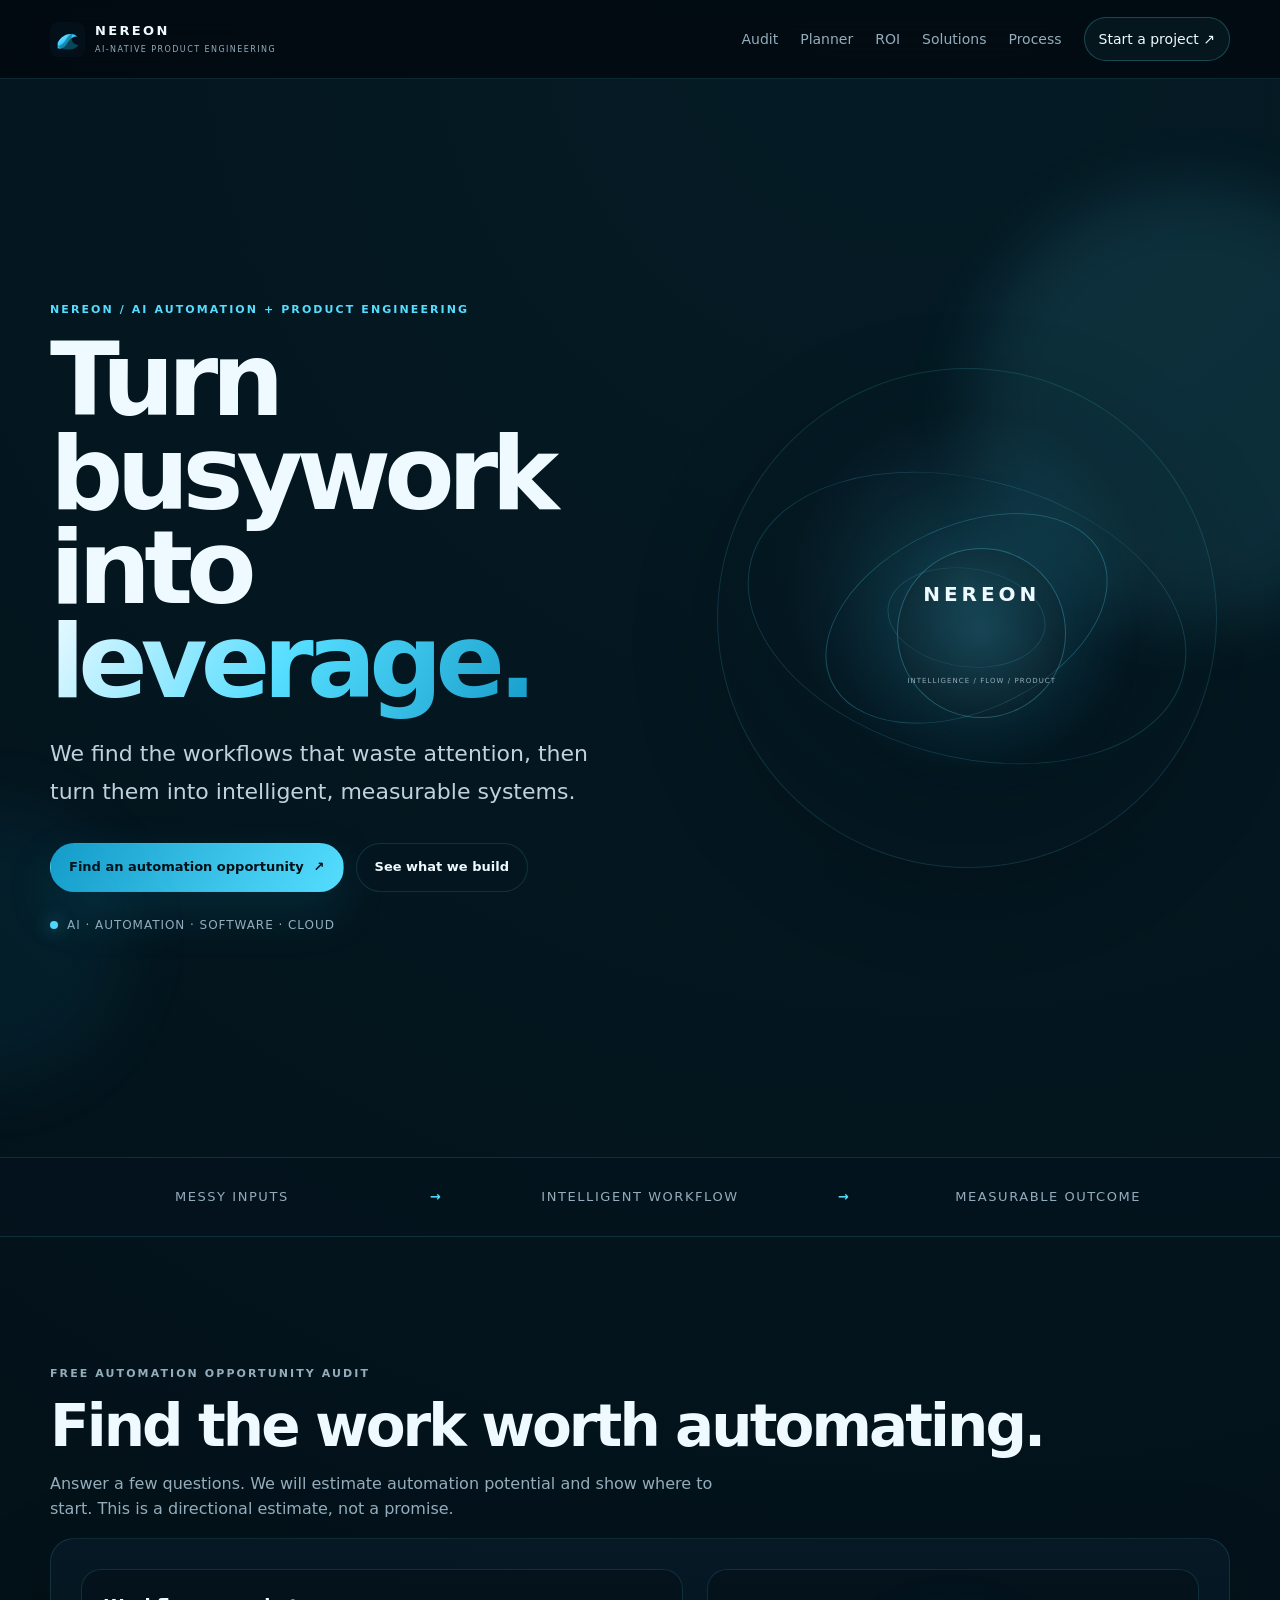
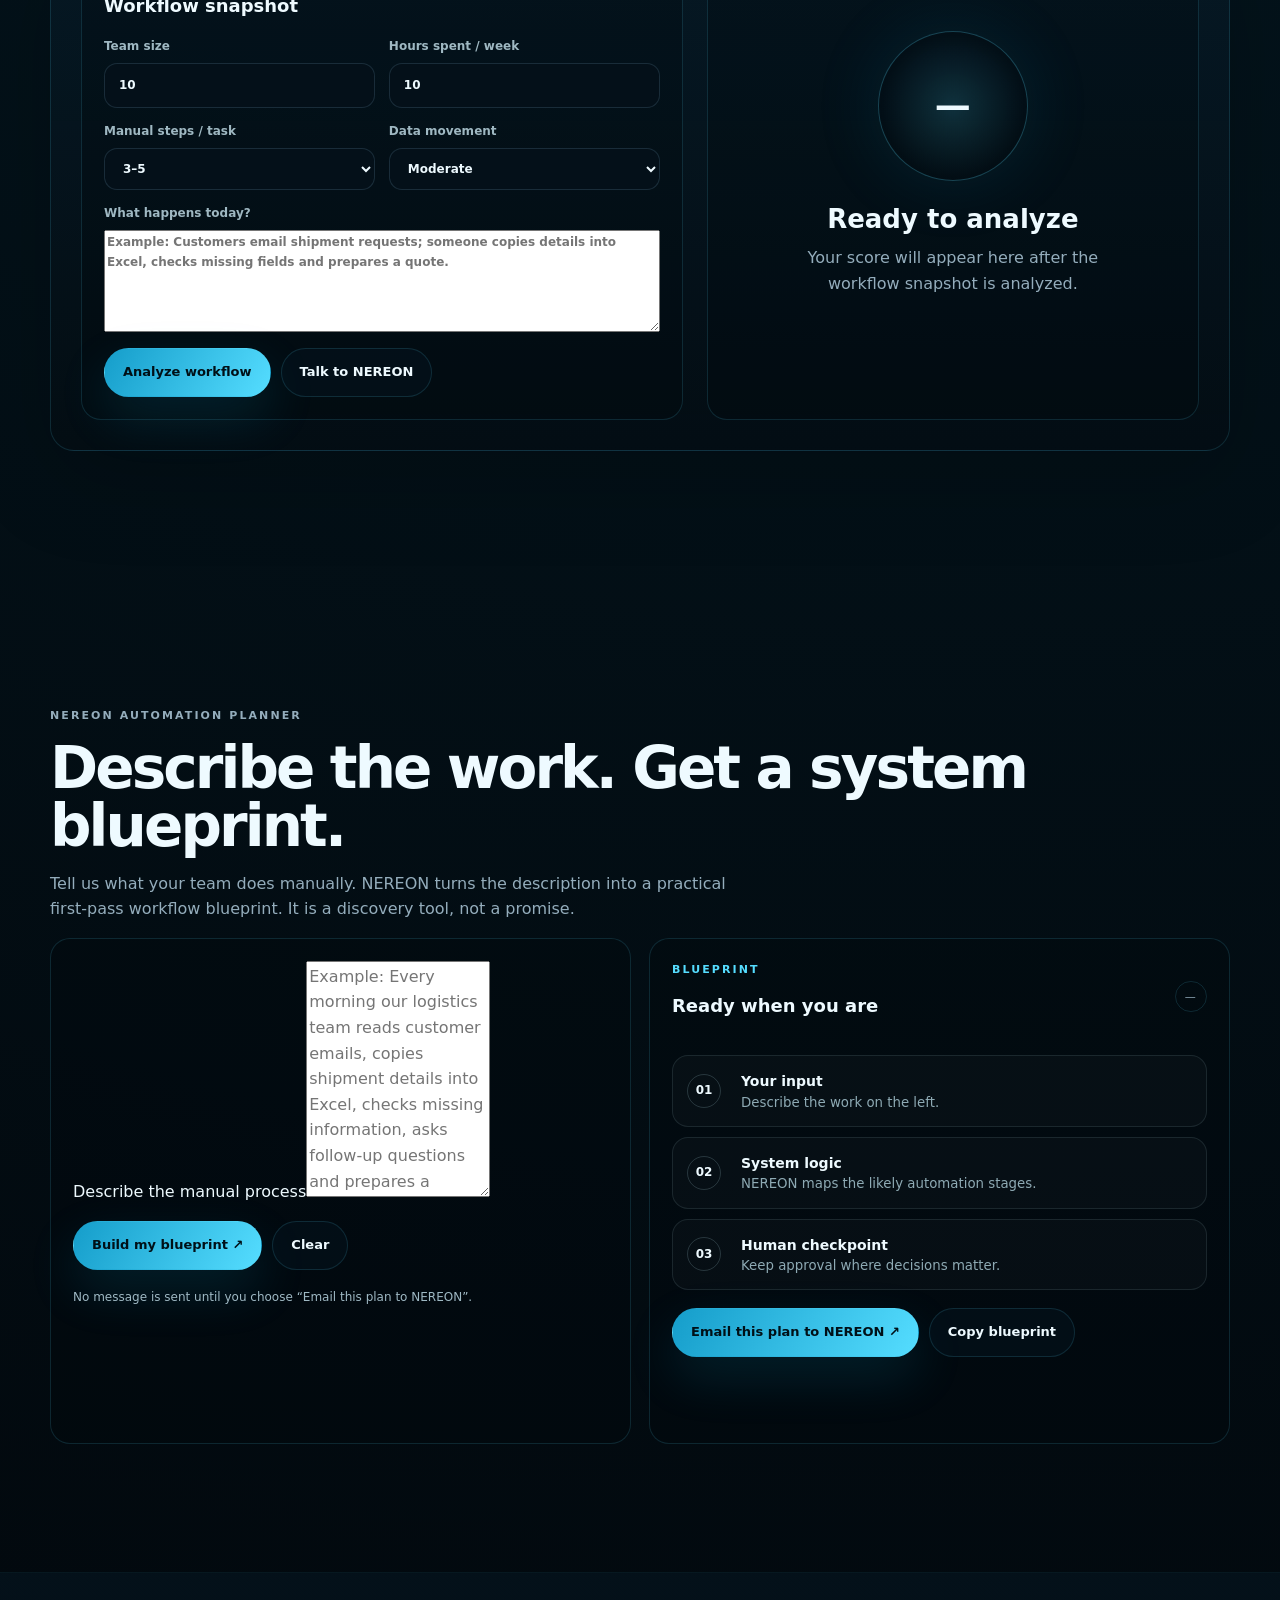
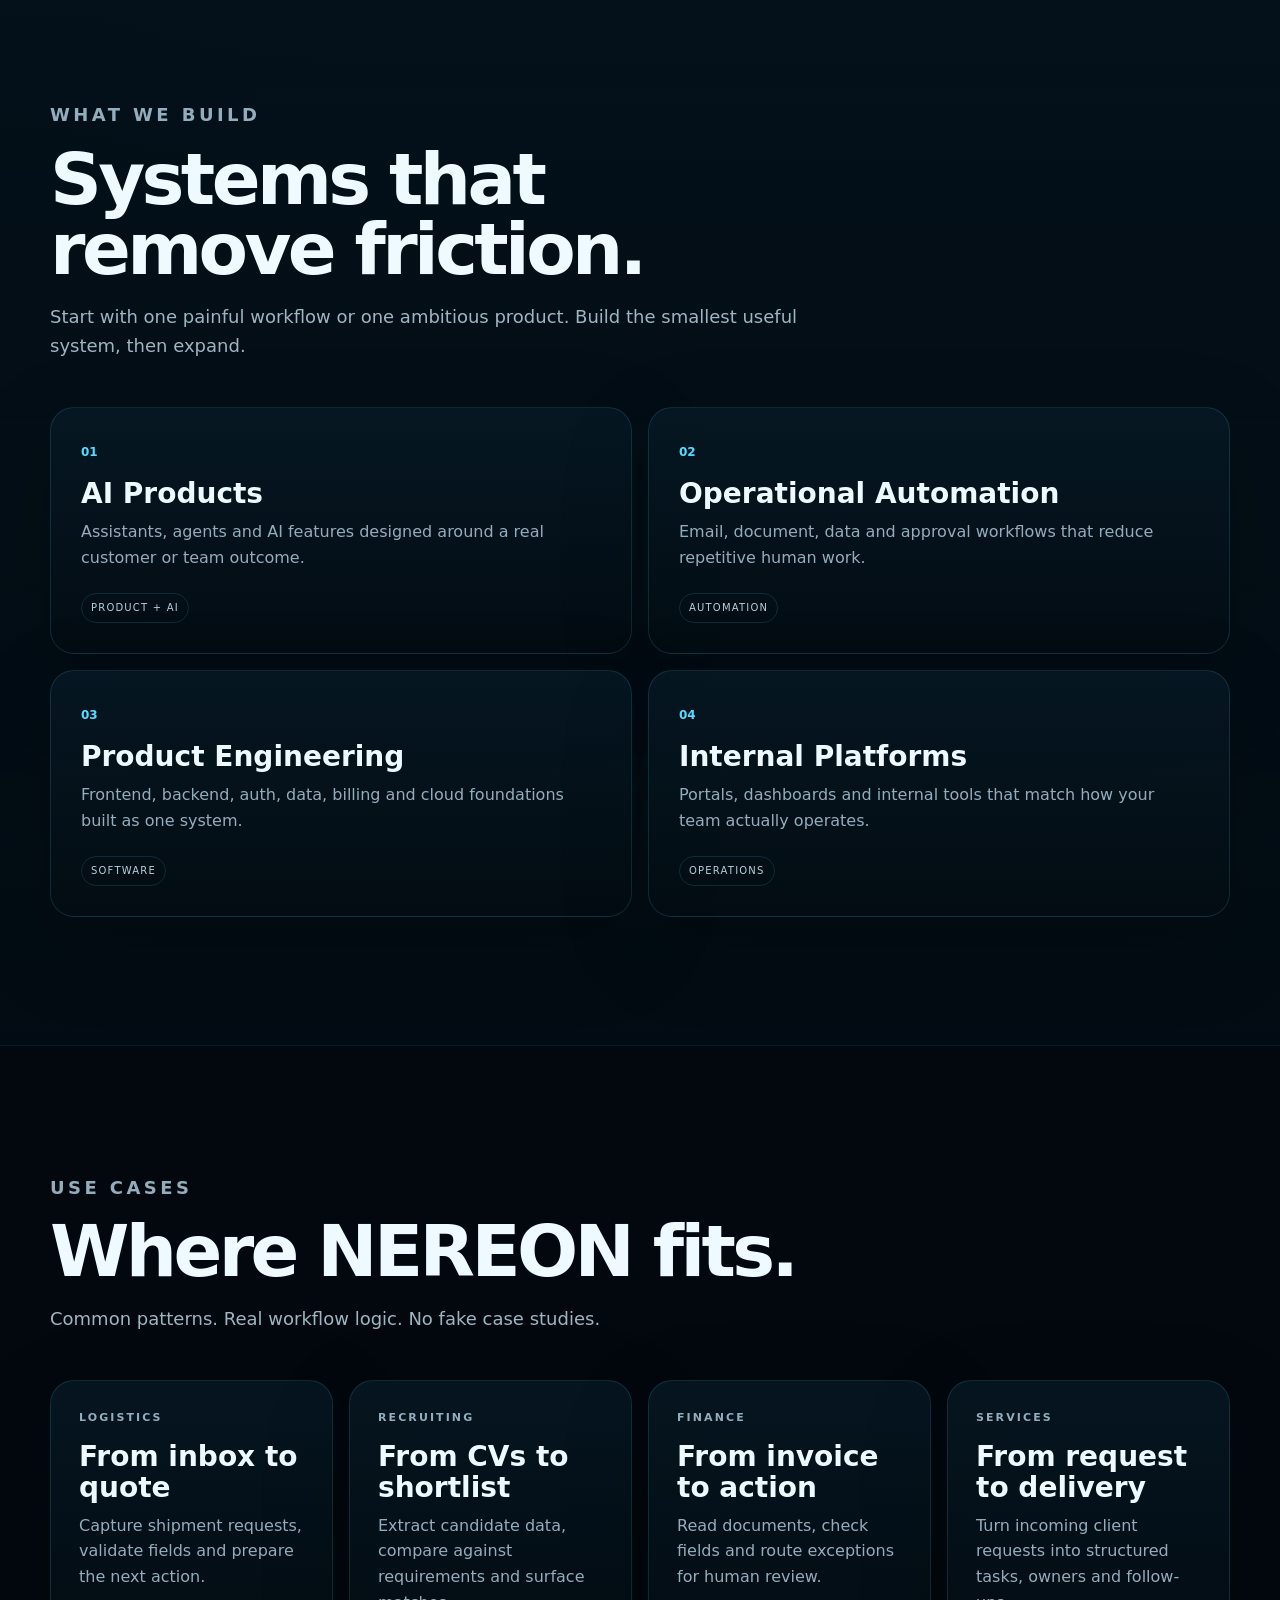
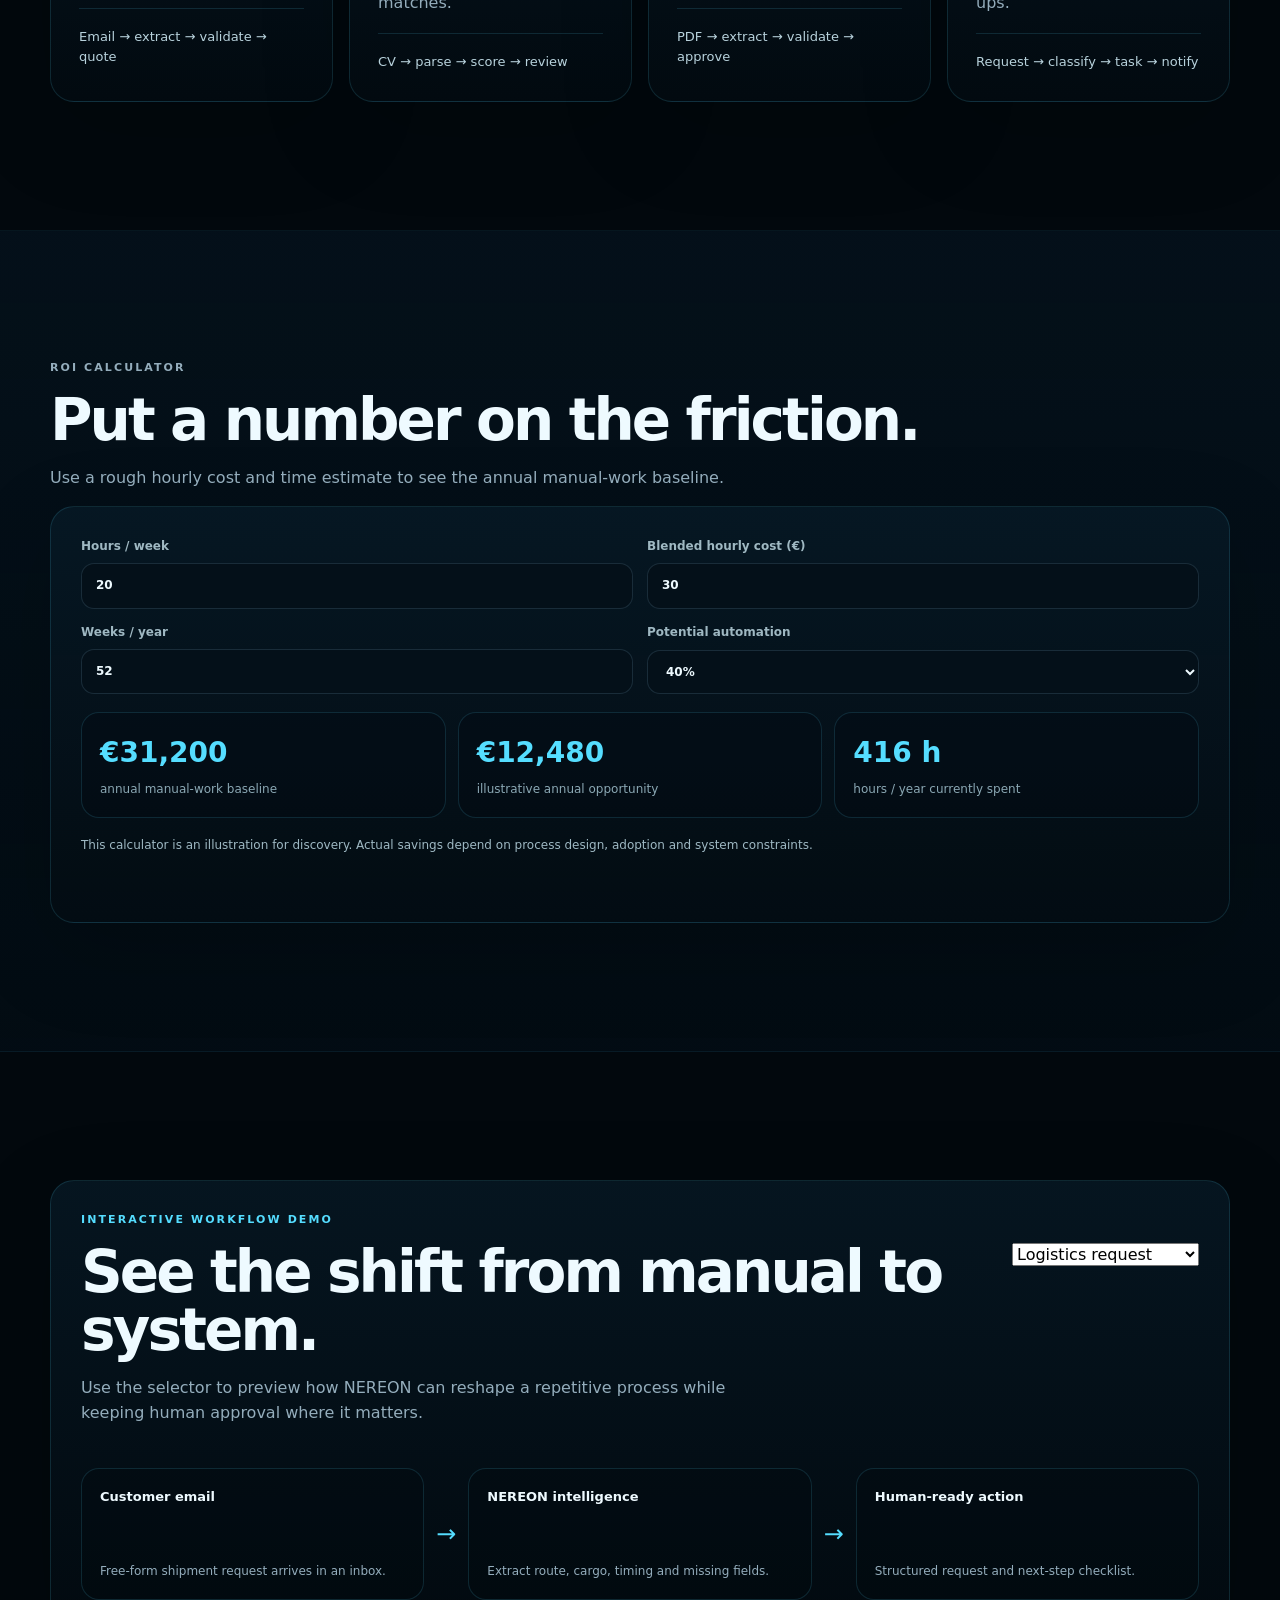
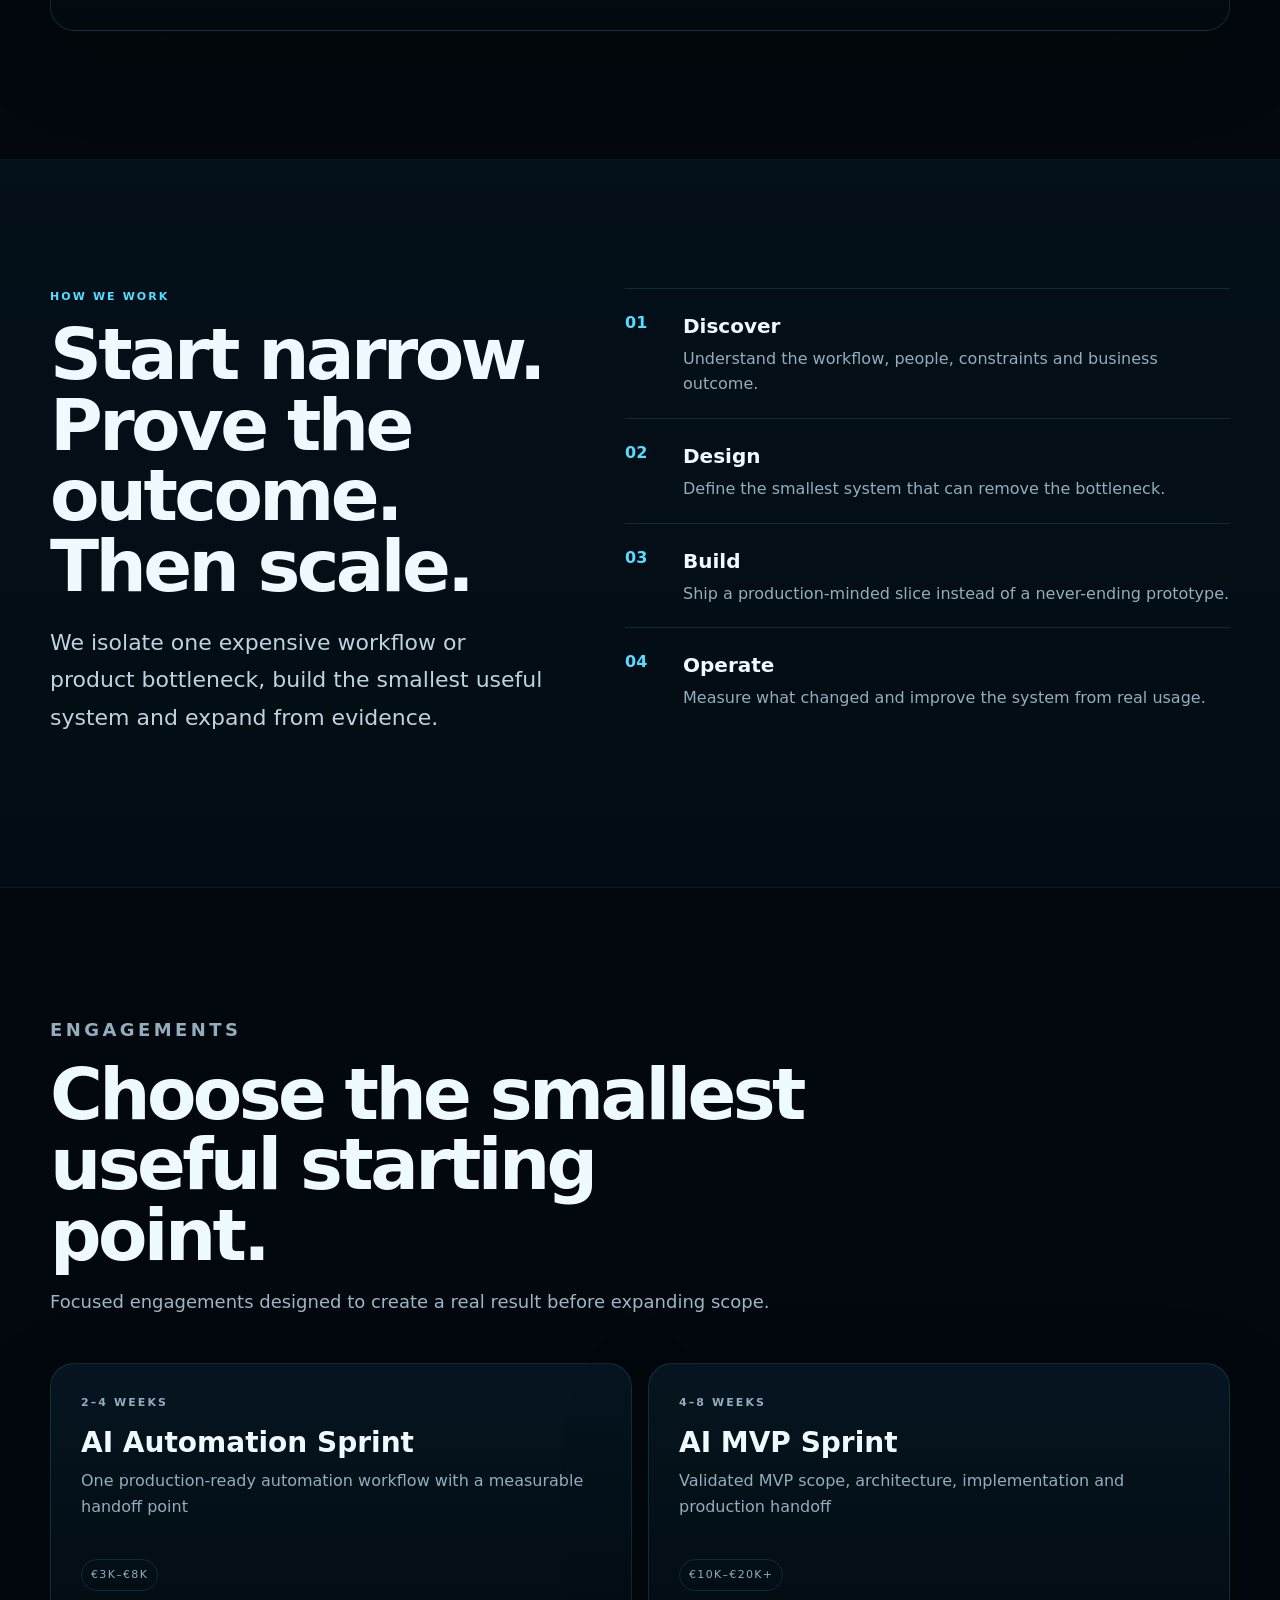
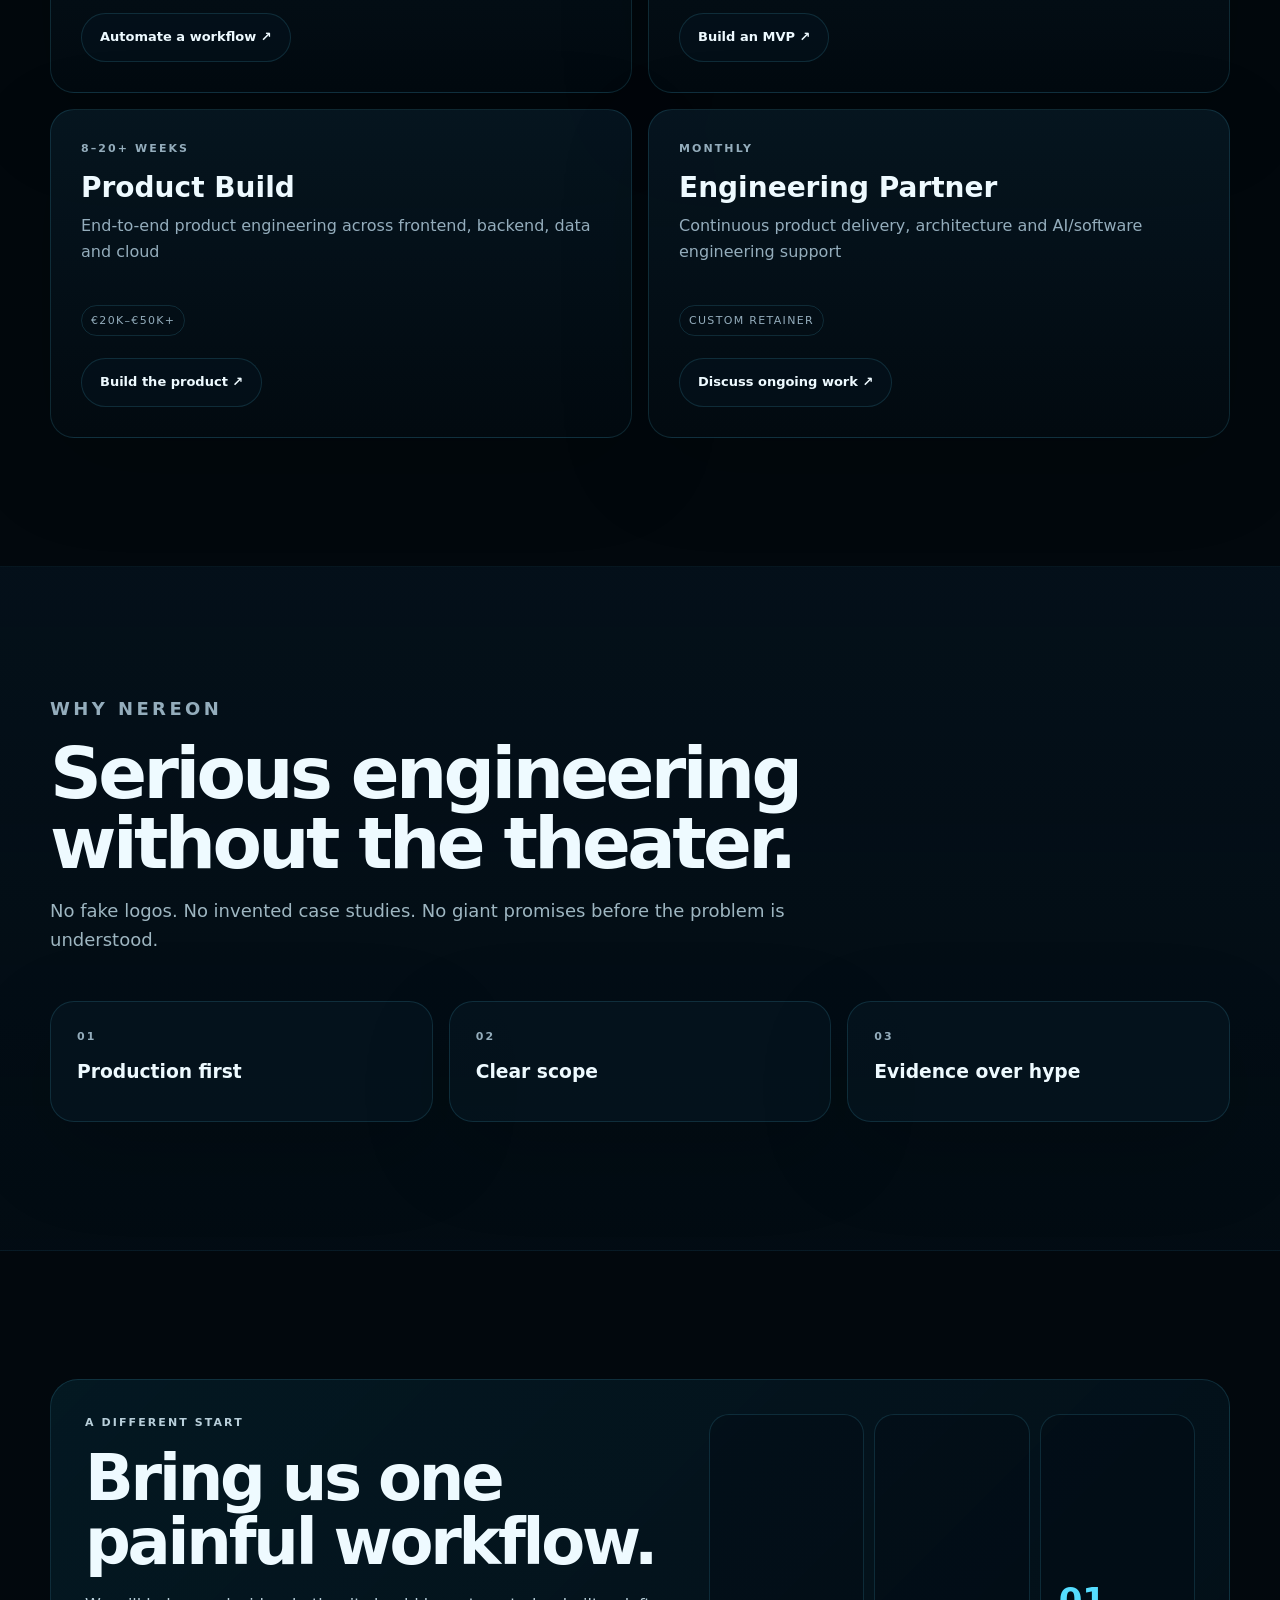
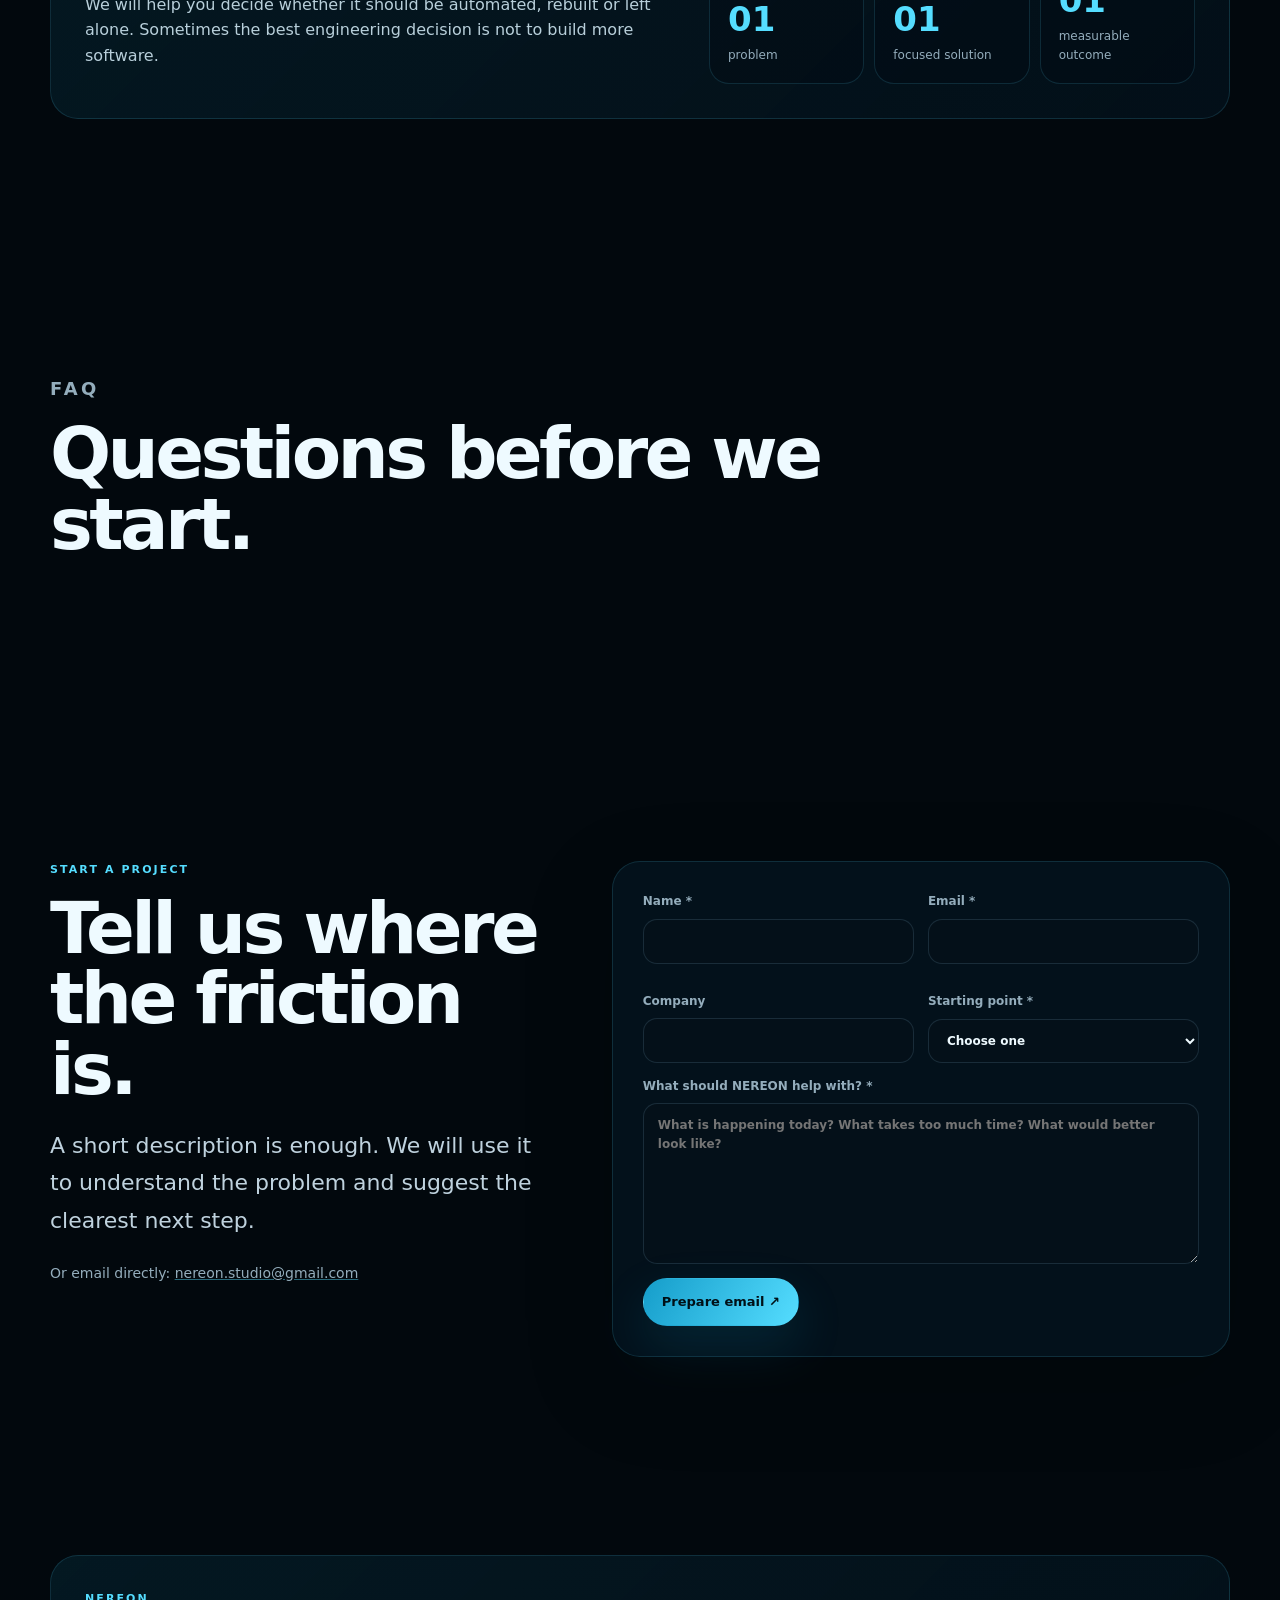
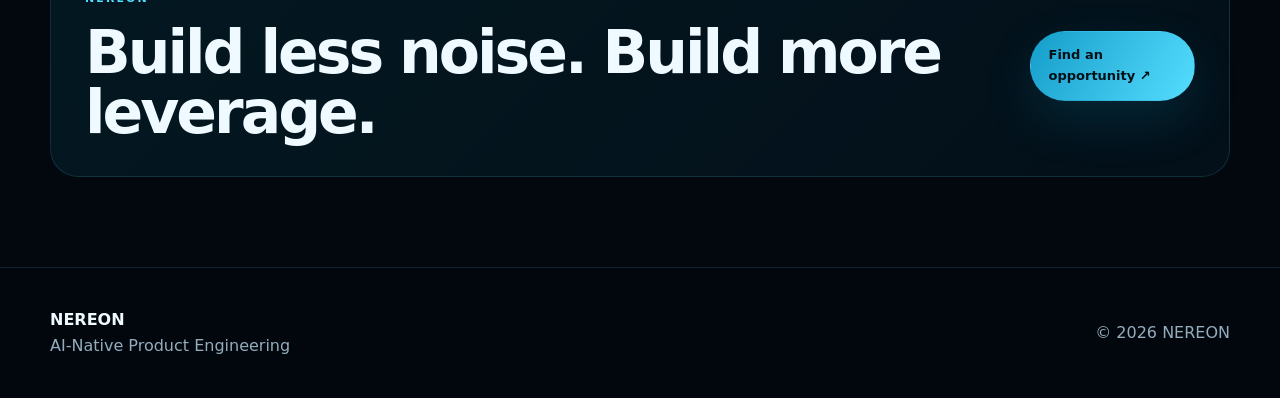
==== commit 9fa18f6d: "Upgrade NEREON to V5 Automation Planner" ====
--- a/index.html
+++ b/index.html
@@ -12,11 +12,12 @@
 </head>
 <body>
 <a class="skip-link" href="#main">Skip to content</a>
-<header class="site-header"><div class="shell header-inner"><a class="brand-lockup" href="#top" aria-label="NEREON home"><img src="assets/brand/nereon-mark.svg" alt=""><span><strong>NEREON</strong><small>AI-NATIVE PRODUCT ENGINEERING</small></span></a><button class="menu-toggle" type="button" aria-expanded="false" aria-controls="site-nav">Menu</button><nav class="site-nav" id="site-nav" aria-label="Primary"><a href="#audit">Automation Audit</a><a href="#solutions">Solutions</a><a href="#roi">ROI</a><a href="#process">Process</a><a class="nav-cta" href="#contact">Start a project ↗</a></nav></div></header>
+<header class="site-header"><div class="shell header-inner"><a class="brand-lockup" href="#top" aria-label="NEREON home"><img src="assets/brand/nereon-mark.svg" alt=""><span><strong>NEREON</strong><small>AI-NATIVE PRODUCT ENGINEERING</small></span></a><button class="menu-toggle" type="button" aria-expanded="false" aria-controls="site-nav">Menu</button><nav class="site-nav" id="site-nav" aria-label="Primary"><a href="#audit">Audit</a><a href="#planner">Planner</a><a href="#roi">ROI</a><a href="#solutions">Solutions</a><a href="#process">Process</a><a class="nav-cta" href="#contact">Start a project ↗</a></nav></div></header>
 <main id="main">
 <section class="hero section" id="top"><div class="ocean-orb ocean-orb--a" aria-hidden="true"></div><div class="ocean-orb ocean-orb--b" aria-hidden="true"></div><div class="shell hero-grid"><div class="hero-copy" data-reveal><p class="eyebrow">NEREON / AI AUTOMATION + PRODUCT ENGINEERING</p><h1>Turn busywork into <em>leverage.</em></h1><p class="hero-lead">We find the workflows that waste attention, then turn them into intelligent, measurable systems.</p><div class="hero-actions"><a class="button button--primary" href="#audit">Find an automation opportunity <span>↗</span></a><a class="button button--ghost" href="#solutions">See what we build</a></div><div class="hero-proof"><span class="signal-dot" aria-hidden="true"></span><span>AI · automation · software · cloud</span></div></div><div class="hero-visual" data-reveal aria-hidden="true"><div class="depth-frame"><div class="depth-ring depth-ring--1"></div><div class="depth-ring depth-ring--2"></div><div class="depth-ring depth-ring--3"></div><div class="depth-core"><span>NEREON</span><small>INTELLIGENCE / FLOW / PRODUCT</small></div></div></div></div></section>
 <section class="signal-strip"><div class="shell signal-grid"><span>Messy inputs</span><b>→</b><span>Intelligent workflow</span><b>→</b><span>Measurable outcome</span></div></section>
 <section id="audit" class="section"><div class="shell"><div class="tool-head" data-reveal><div><p class="eyebrow">FREE AUTOMATION OPPORTUNITY AUDIT</p><h2>Find the work worth automating.</h2><p>Answer a few questions. We will estimate automation potential and show where to start. This is a directional estimate, not a promise.</p></div></div><div class="audit-shell tool-grid" data-reveal><div class="tool-panel"><h3>Workflow snapshot</h3><div class="tool-fields"><label>Team size<input id="auditTeam" type="number" min="1" max="10000" value="10"></label><label>Hours spent / week<input id="auditHours" type="number" min="0" max="168" value="10"></label><label>Manual steps / task<select id="auditSteps"><option value="1">1–2</option><option value="2" selected>3–5</option><option value="3">6–10</option><option value="4">10+</option></select></label><label>Data movement<select id="auditData"><option value="0">Low</option><option value="1" selected>Moderate</option><option value="2">High</option></select></label></div><label style="display:grid;gap:7px;margin-top:14px;color:#9fb8c2;font-size:12px;font-weight:700">What happens today?<textarea id="auditText" rows="5" placeholder="Example: Customers email shipment requests; someone copies details into Excel, checks missing fields and prepares a quote."></textarea></label><div class="tool-actions"><button class="button button--primary" type="button" id="auditBtn">Analyze workflow</button><a class="button button--ghost" href="#contact">Talk to NEREON</a></div></div><div class="tool-panel score-card" aria-live="polite"><div class="score-orb"><strong id="auditScore">—</strong></div><h3 id="auditLevel">Ready to analyze</h3><p id="auditResult">Your score will appear here after the workflow snapshot is analyzed.</p><div class="result-note" id="auditNext"></div></div></div></div></section>
+<section id="planner" class="section planner-section"><div class="shell"><div class="tool-head" data-reveal><div><p class="eyebrow">NEREON AUTOMATION PLANNER</p><h2>Describe the work. Get a system blueprint.</h2><p>Tell us what your team does manually. NEREON turns the description into a practical first-pass workflow blueprint. It is a discovery tool, not a promise.</p></div></div><div class="planner-grid" data-reveal><div class="tool-panel planner-input"><label>Describe the manual process<textarea id="plannerText" rows="9" placeholder="Example: Every morning our logistics team reads customer emails, copies shipment details into Excel, checks missing information, asks follow-up questions and prepares a freight quote."></textarea></label><div class="tool-actions"><button class="button button--primary" type="button" id="plannerBtn">Build my blueprint ↗</button><button class="button button--ghost" type="button" id="plannerClear">Clear</button></div><p class="result-note">No message is sent until you choose “Email this plan to NEREON”.</p></div><div class="tool-panel blueprint-card" aria-live="polite"><div class="blueprint-head"><div><p class="eyebrow">BLUEPRINT</p><h3 id="plannerTitle">Ready when you are</h3></div><span class="pill" id="plannerSignal">—</span></div><div class="blueprint-flow" id="plannerFlow"><div class="blueprint-step"><span>01</span><strong>Your input</strong><small>Describe the work on the left.</small></div><div class="blueprint-step"><span>02</span><strong>System logic</strong><small>NEREON maps the likely automation stages.</small></div><div class="blueprint-step"><span>03</span><strong>Human checkpoint</strong><small>Keep approval where decisions matter.</small></div></div><div class="blueprint-actions"><button class="button button--primary" type="button" id="plannerEmail" disabled>Email this plan to NEREON ↗</button><button class="button button--ghost" type="button" id="plannerCopy" disabled>Copy blueprint</button></div><p class="form-status" id="plannerStatus" aria-live="polite"></p></div></div></div></section>
 <section id="solutions" class="section section--muted"><div class="shell"><div class="section-heading" data-reveal><p class="eyebrow">WHAT WE BUILD</p><h2>Systems that remove friction.</h2><p>Start with one painful workflow or one ambitious product. Build the smallest useful system, then expand.</p></div><div class="service-grid"><article class="service-card" data-reveal><span>01</span><h3>AI Products</h3><p>Assistants, agents and AI features designed around a real customer or team outcome.</p><div class="service-tag">Product + AI</div></article><article class="service-card" data-reveal><span>02</span><h3>Operational Automation</h3><p>Email, document, data and approval workflows that reduce repetitive human work.</p><div class="service-tag">Automation</div></article><article class="service-card" data-reveal><span>03</span><h3>Product Engineering</h3><p>Frontend, backend, auth, data, billing and cloud foundations built as one system.</p><div class="service-tag">Software</div></article><article class="service-card" data-reveal><span>04</span><h3>Internal Platforms</h3><p>Portals, dashboards and internal tools that match how your team actually operates.</p><div class="service-tag">Operations</div></article></div></div></section>
 <section class="section"><div class="shell"><div class="section-heading" data-reveal><p class="eyebrow">USE CASES</p><h2>Where NEREON fits.</h2><p>Common patterns. Real workflow logic. No fake case studies.</p></div><div class="use-case-grid"><article class="use-card" data-reveal><p class="eyebrow">LOGISTICS</p><h3>From inbox to quote</h3><p>Capture shipment requests, validate fields and prepare the next action.</p><div class="use-card__flow">Email → extract → validate → quote</div></article><article class="use-card" data-reveal><p class="eyebrow">RECRUITING</p><h3>From CVs to shortlist</h3><p>Extract candidate data, compare against requirements and surface matches.</p><div class="use-card__flow">CV → parse → score → review</div></article><article class="use-card" data-reveal><p class="eyebrow">FINANCE</p><h3>From invoice to action</h3><p>Read documents, check fields and route exceptions for human review.</p><div class="use-card__flow">PDF → extract → validate → approve</div></article><article class="use-card" data-reveal><p class="eyebrow">SERVICES</p><h3>From request to delivery</h3><p>Turn incoming client requests into structured tasks, owners and follow-ups.</p><div class="use-card__flow">Request → classify → task → notify</div></article></div></div></section>
 <section id="roi" class="section section--muted"><div class="shell"><div class="tool-head" data-reveal><div><p class="eyebrow">ROI CALCULATOR</p><h2>Put a number on the friction.</h2><p>Use a rough hourly cost and time estimate to see the annual manual-work baseline.</p></div></div><div class="roi-shell" data-reveal><div class="tool-fields"><label>Hours / week<input id="roiHours" type="number" min="0" max="168" value="20"></label><label>Blended hourly cost (€)<input id="roiRate" type="number" min="0" max="1000" value="30"></label><label>Weeks / year<input id="roiWeeks" type="number" min="1" max="52" value="52"></label><label>Potential automation<select id="roiReduction"><option value="20">20%</option><option value="40" selected>40%</option><option value="60">60%</option><option value="80">80%</option></select></label></div><div class="roi-summary"><div class="metric"><strong id="roiAnnual">€31,200</strong><span>annual manual-work baseline</span></div><div class="metric"><strong id="roiPotential">€12,480</strong><span>illustrative annual opportunity</span></div><div class="metric"><strong id="roiHours">416 h</strong><span>hours / year currently spent</span></div></div><p class="result-note">This calculator is an illustration for discovery. Actual savings depend on process design, adoption and system constraints.</p></div></div></section>
--- a/css/nereon-sales.css
+++ b/css/nereon-sales.css
@@ -1,2 +1,16 @@
 :root{--bg:#02080d;--bg2:#061620;--surface:rgba(7,27,40,.72);--text:#eefaff;--muted:#94adbc;--line:rgba(85,221,255,.14);--accent:#55ddff;--accent2:#159dca;--max:1180px;--shadow:0 28px 90px rgba(0,0,0,.18)}*{box-sizing:border-box}html{scroll-behavior:smooth}body{margin:0;background:radial-gradient(circle at 72% 0%,rgba(21,157,202,.13),transparent 30%),var(--bg);color:var(--text);font-family:Inter,ui-sans-serif,system-ui,-apple-system,BlinkMacSystemFont,"Segoe UI",sans-serif;line-height:1.6}a{color:inherit}.shell{width:min(var(--max),calc(100% - 40px));margin-inline:auto}.skip-link{position:fixed;left:16px;top:-60px;z-index:100;background:#fff;color:#02080d;padding:10px 14px;border-radius:10px}.skip-link:focus{top:16px}.site-header{position:sticky;top:0;z-index:30;background:rgba(2,8,13,.74);border-bottom:1px solid var(--line);backdrop-filter:blur(18px)}.header-inner{display:flex;align-items:center;justify-content:space-between;min-height:78px;gap:24px}.brand-lockup{display:flex;align-items:center;gap:10px;text-decoration:none}.brand-lockup img{width:35px;height:35px}.brand-lockup strong{display:block}.brand-lockup small{display:block;color:var(--muted);font-size:8px;letter-spacing:.18em}.site-nav{display:flex;gap:22px;align-items:center}.site-nav a{text-decoration:none;color:var(--muted);font-size:14px}.site-nav a:hover,.site-nav a:focus-visible{color:var(--text)}.nav-cta{padding:10px 14px;border:1px solid rgba(85,221,255,.25);border-radius:999px;color:var(--text)!important}.menu-toggle{display:none;background:transparent;border:1px solid var(--line);color:var(--text);border-radius:999px;padding:8px 12px}.section{position:relative;padding:clamp(88px,10vw,140px) 0;overflow:hidden}.section--muted{background:linear-gradient(180deg,rgba(4,19,30,.72),rgba(4,19,30,.34));border-block:1px solid rgba(85,221,255,.05)}.hero-grid{display:grid;grid-template-columns:1.05fr .95fr;gap:72px;align-items:center;min-height:calc(100vh - 78px)}.eyebrow{margin:0 0 14px;color:var(--accent);font-size:11px;font-weight:800;letter-spacing:.19em;text-transform:uppercase}.hero h1{font-size:clamp(56px,8vw,110px);line-height:.92;letter-spacing:-.067em;margin:0 0 26px;max-width:9ch}.hero h1 em{font-style:normal;color:transparent;background:linear-gradient(120deg,#eefaff,#55ddff,#159dca);-webkit-background-clip:text;background-clip:text}.hero-lead,.large-copy{font-size:clamp(18px,2vw,22px);line-height:1.72;color:#bfd2de;max-width:720px}.hero-actions{display:flex;gap:12px;flex-wrap:wrap;margin-top:32px}.button{display:inline-flex;align-items:center;justify-content:center;gap:10px;border-radius:999px;padding:13px 18px;font-weight:800;text-decoration:none;border:1px solid transparent;cursor:pointer;transition:transform .2s ease,border-color .2s ease,box-shadow .2s ease}.button:hover{transform:translateY(-2px)}.button--primary{background:linear-gradient(120deg,var(--accent2),var(--accent));color:#001017;box-shadow:0 20px 50px rgba(21,157,202,.16)}.button--ghost{border-color:var(--line);color:var(--text);background:rgba(7,23,34,.42)}.hero-proof{display:flex;align-items:center;gap:9px;margin-top:24px;color:var(--muted);font-size:12px}.signal-dot{width:8px;height:8px;border-radius:50%;background:var(--accent);box-shadow:0 0 18px rgba(85,221,255,.65)}.hero-visual{display:grid;place-items:center;min-height:500px}.depth-frame{width:min(500px,82vw);aspect-ratio:1;border-radius:50%;position:relative;display:grid;place-items:center;background:radial-gradient(circle at 50% 44%,rgba(85,221,255,.16),rgba(4,19,30,.08) 48%,transparent 69%)}.depth-ring{position:absolute;border:1px solid rgba(85,221,255,.18);border-radius:50%}.depth-ring--1{inset:5%}.depth-ring--2{inset:20%;border-color:rgba(85,221,255,.28)}.depth-ring--3{inset:34%;border-color:rgba(85,221,255,.18)}.depth-core{width:34%;aspect-ratio:1;border-radius:50%;border:1px solid rgba(85,221,255,.3);background:radial-gradient(circle,rgba(85,221,255,.13),rgba(2,8,13,.24));display:grid;place-items:center;text-align:center;box-shadow:0 0 90px rgba(21,157,202,.14)}.depth-core span{font-size:20px;font-weight:800}.depth-core small{color:var(--muted);font-size:7px;letter-spacing:.15em}.signal-strip{border-block:1px solid var(--line);background:rgba(4,19,30,.46)}.signal-grid{display:grid;grid-template-columns:1fr auto 1fr auto 1fr;gap:16px;align-items:center;min-height:78px;color:var(--muted);font-size:13px;text-transform:uppercase;letter-spacing:.12em}.signal-grid b{color:var(--accent)}.section-heading{max-width:780px;margin-bottom:46px}.section-heading h2,.two-column h2,.contact-grid h2{font-size:clamp(38px,6vw,72px);line-height:.98;letter-spacing:-.05em;margin:0 0 18px}.section-heading p{color:var(--muted);font-size:18px}.service-grid,.offer-grid{display:grid;grid-template-columns:repeat(2,1fr);gap:16px}.service-card,.offer-card{padding:30px;border:1px solid var(--line);border-radius:24px;background:linear-gradient(180deg,rgba(8,28,41,.68),rgba(3,12,18,.65));box-shadow:var(--shadow)}.service-card>span{color:var(--accent);font-size:12px;font-weight:800}.service-card h3,.offer-card h3{font-size:28px;line-height:1.08;margin:16px 0 10px}.service-card p,.offer-card p{color:var(--muted);margin:0}.service-tag{display:inline-flex;margin-top:22px;padding:6px 9px;border:1px solid var(--line);border-radius:999px;color:#b7cfdb;font-size:10px;text-transform:uppercase;letter-spacing:.12em}.two-column{display:grid;grid-template-columns:.9fr 1.1fr;gap:80px;align-items:start}.signal-list{display:grid;gap:0}.signal-list>div{display:grid;grid-template-columns:.7fr 1.3fr;gap:24px;border-top:1px solid var(--line);padding:20px 0}.signal-list strong{font-size:18px}.signal-list span{color:var(--muted)}.steps{display:grid;gap:0}.steps article{display:grid;grid-template-columns:42px 1fr;gap:16px;padding:21px 0;border-top:1px solid var(--line)}.steps strong{color:var(--accent)}.steps h3{margin:0;font-size:20px}.steps p{margin:4px 0 0;color:var(--muted)}.offer-card__meta{display:flex;gap:8px;flex-wrap:wrap;margin-top:20px}.pill{padding:6px 9px;border:1px solid var(--line);border-radius:999px;color:var(--muted);font-size:11px}.offer-card__cta{margin-top:22px}.contact-grid{display:grid;grid-template-columns:.9fr 1.1fr;gap:56px;align-items:start}.contact-card{padding:30px;border:1px solid var(--line);border-radius:28px;background:rgba(6,24,36,.65);backdrop-filter:blur(18px);box-shadow:var(--shadow)}.field-grid{display:grid;grid-template-columns:1fr 1fr;gap:14px}.contact-card label{display:grid;gap:7px;margin-bottom:14px;color:var(--muted);font-size:12px;font-weight:700}.contact-card input,.contact-card select,.contact-card textarea{width:100%;border:1px solid rgba(140,189,224,.16);border-radius:14px;background:#041019;color:var(--text);padding:12px 14px;outline:none;font:inherit}.contact-card input:focus,.contact-card select:focus,.contact-card textarea:focus{border-color:var(--accent);box-shadow:0 0 0 4px rgba(85,221,255,.08)}.form-footer{display:flex;align-items:center;gap:14px;flex-wrap:wrap}.form-status{min-height:22px;color:var(--muted);font-size:12px}.form-status.success{color:#8af0c9}.form-status.error{color:#ff9db3}.direct-email{color:var(--muted);font-size:14px}.direct-email a{text-decoration-color:rgba(85,221,255,.45)}.trust-grid{display:grid;grid-template-columns:repeat(3,minmax(0,1fr));gap:16px}.trust-card{padding:26px;border:1px solid var(--line);border-radius:24px;background:rgba(6,24,36,.5)}.trust-card h3{margin:12px 0 8px}.trust-card p{margin:0;color:var(--muted)}.faq-list{max-width:920px}.faq-item{border-top:1px solid var(--line);padding:20px 0}.faq-item summary{cursor:pointer;font-weight:800}.faq-item p{color:var(--muted);max-width:760px}.transparency-card{display:grid;grid-template-columns:1.1fr .9fr;gap:30px;align-items:stretch;padding:34px;border:1px solid var(--line);border-radius:28px;background:linear-gradient(135deg,rgba(21,157,202,.11),rgba(4,19,30,.68))}.transparency-card h2{font-size:clamp(36px,5vw,64px);line-height:1;letter-spacing:-.05em;margin:0 0 18px}.transparency-card p{max-width:720px;color:#b8cfda}.mini-metrics{display:grid;grid-template-columns:repeat(3,1fr);gap:10px;align-self:stretch}.mini-metrics div{min-height:140px;display:flex;flex-direction:column;justify-content:flex-end;padding:18px;border:1px solid var(--line);border-radius:20px;background:rgba(2,8,13,.24)}.mini-metrics strong{font-size:34px;color:var(--accent)}.mini-metrics span{color:var(--muted);font-size:12px}.section--cta{padding-top:70px;padding-bottom:90px}.launch-cta{display:flex;align-items:center;justify-content:space-between;gap:24px;padding:34px;border:1px solid var(--line);border-radius:28px;background:linear-gradient(135deg,rgba(21,157,202,.11),rgba(4,19,30,.72))}.launch-cta h2{margin:0;font-size:clamp(34px,5vw,60px);line-height:1;letter-spacing:-.05em}.site-footer{border-top:1px solid var(--line);background:#02070d}.footer-inner{min-height:130px;display:flex;justify-content:space-between;align-items:center;color:var(--muted)}.footer-inner strong{color:var(--text)}[data-reveal]{opacity:0;transform:translateY(18px);transition:opacity .7s cubic-bezier(.22,.61,.36,1),transform .7s cubic-bezier(.22,.61,.36,1)}[data-reveal].is-visible{opacity:1;transform:none}.ocean-orb{position:absolute;border-radius:50%;filter:blur(32px);pointer-events:none}.ocean-orb--a{width:34vw;max-width:520px;aspect-ratio:1;right:-10vw;top:12vh;background:rgba(85,221,255,.11)}.ocean-orb--b{width:22vw;max-width:340px;aspect-ratio:1;left:-12vw;bottom:8vh;background:rgba(21,157,202,.08)}.honeypot{position:absolute!important;left:-10000px!important;width:1px!important;height:1px!important;opacity:0!important;pointer-events:none!important}@media(max-width:900px){.hero-grid,.two-column,.contact-grid,.transparency-card{grid-template-columns:1fr}.hero-grid{gap:28px}.hero-visual{min-height:340px}.service-grid,.offer-grid{grid-template-columns:1fr}.site-nav{position:absolute;left:20px;right:20px;top:74px;display:none;flex-direction:column;align-items:stretch;padding:14px;border:1px solid var(--line);border-radius:20px;background:rgba(2,8,13,.96);box-shadow:var(--shadow)}.site-nav.is-open{display:flex}.site-nav a:not(.nav-cta){padding:10px 6px}.menu-toggle{display:block}.field-grid{grid-template-columns:1fr}.signal-grid{grid-template-columns:1fr;text-align:center;gap:3px;padding:16px 0}.signal-grid b{display:none}.signal-list>div{grid-template-columns:1fr;gap:6px}.mini-metrics{grid-template-columns:1fr}.mini-metrics div{min-height:90px}.footer-inner{flex-direction:column;align-items:flex-start;justify-content:center;gap:8px;padding-block:30px}}
 @media(prefers-reduced-motion:reduce){html{scroll-behavior:auto}[data-reveal]{opacity:1;transform:none;transition:none}.button:hover{transform:none}}:focus-visible{outline:2px solid var(--accent);outline-offset:3px}
+
+/* V5 planner */
+.planner-section{position:relative;overflow:hidden}
+.planner-grid{display:grid;grid-template-columns:1fr 1fr;gap:18px}
+.planner-input textarea{min-height:230px;resize:vertical}
+.blueprint-card{display:flex;flex-direction:column;gap:18px}
+.blueprint-head{display:flex;justify-content:space-between;align-items:flex-start;gap:16px}
+.blueprint-flow{display:grid;gap:10px}
+.blueprint-step{display:grid;grid-template-columns:42px 1fr;column-gap:12px;align-items:center;padding:14px;border:1px solid rgba(170,210,220,.12);border-radius:16px;background:rgba(255,255,255,.025)}
+.blueprint-step span{grid-row:span 2;display:grid;place-items:center;width:34px;height:34px;border-radius:50%;border:1px solid rgba(170,210,220,.2);font-size:12px;font-weight:800}
+.blueprint-step strong{font-size:14px}
+.blueprint-step small{color:#8eaab4;line-height:1.45}
+.blueprint-actions{display:flex;flex-wrap:wrap;gap:10px;margin-top:auto}
+@media (max-width: 860px){.planner-grid{grid-template-columns:1fr}}
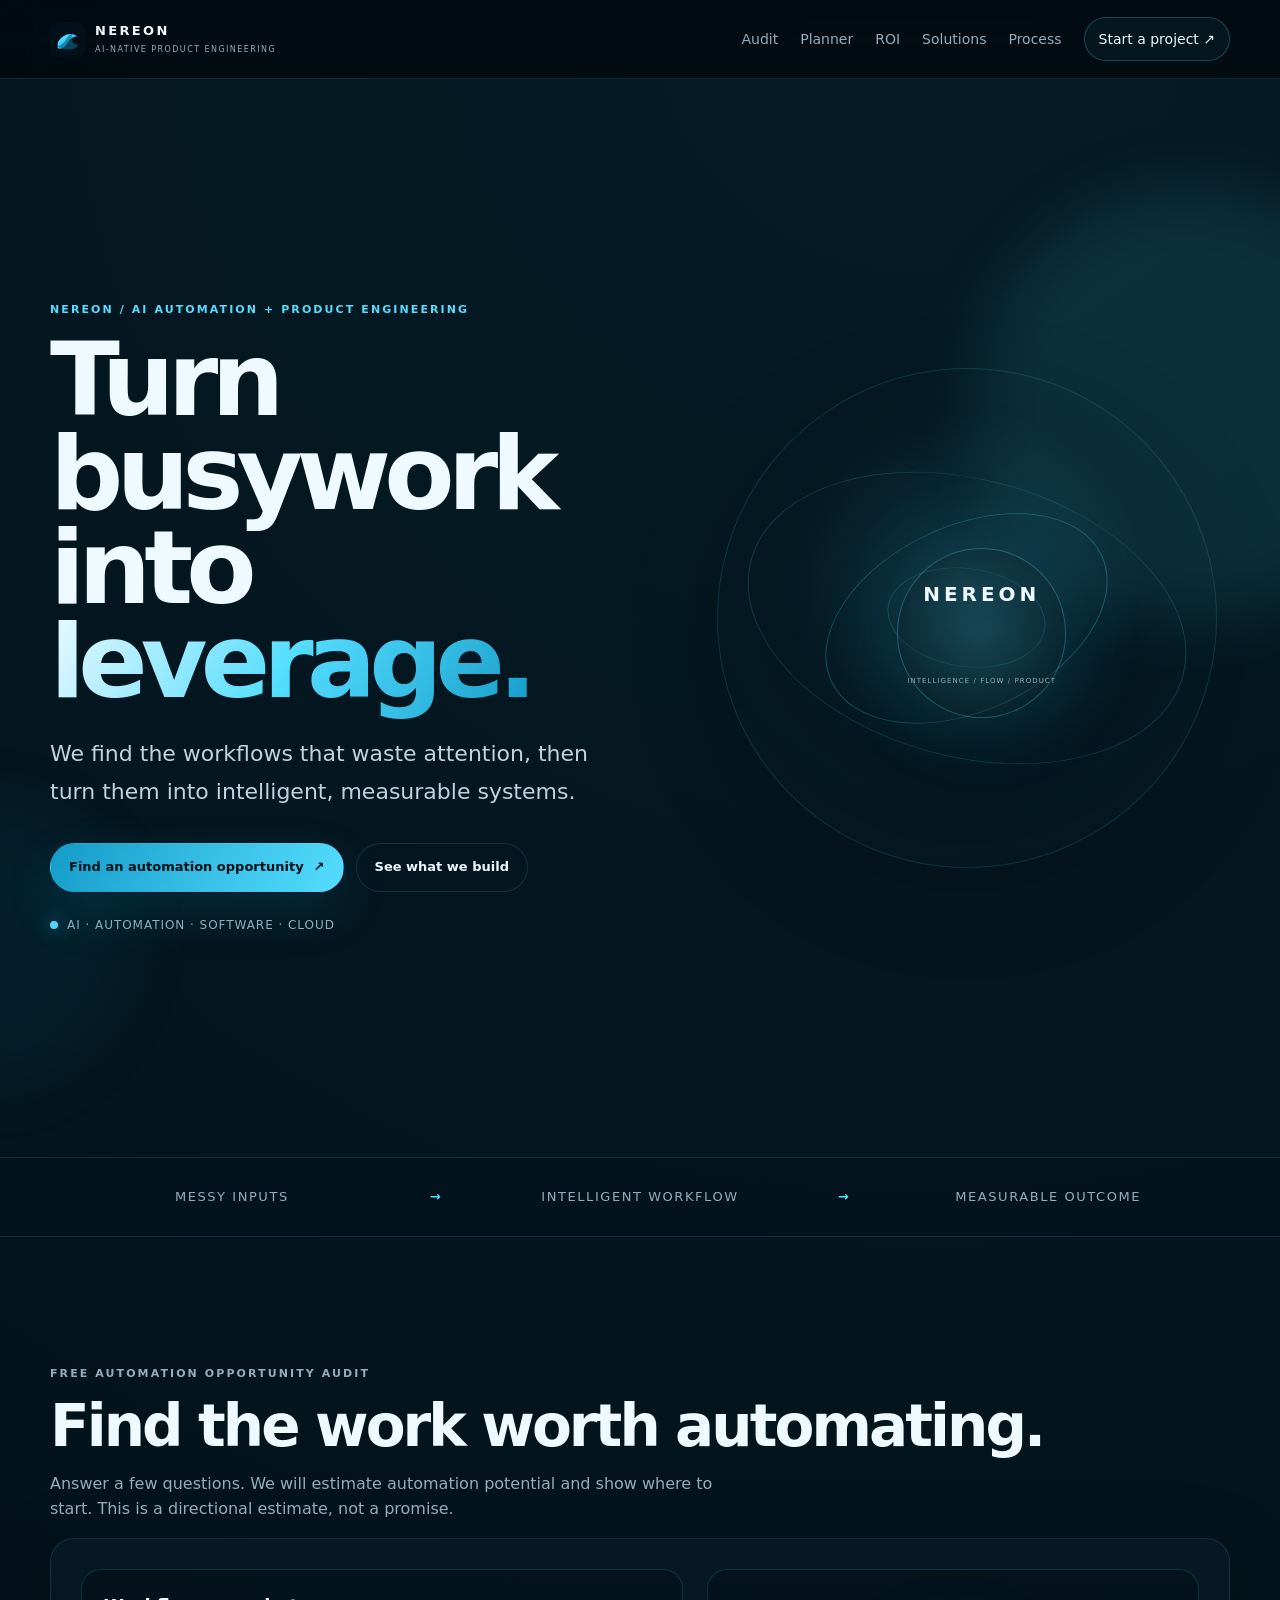
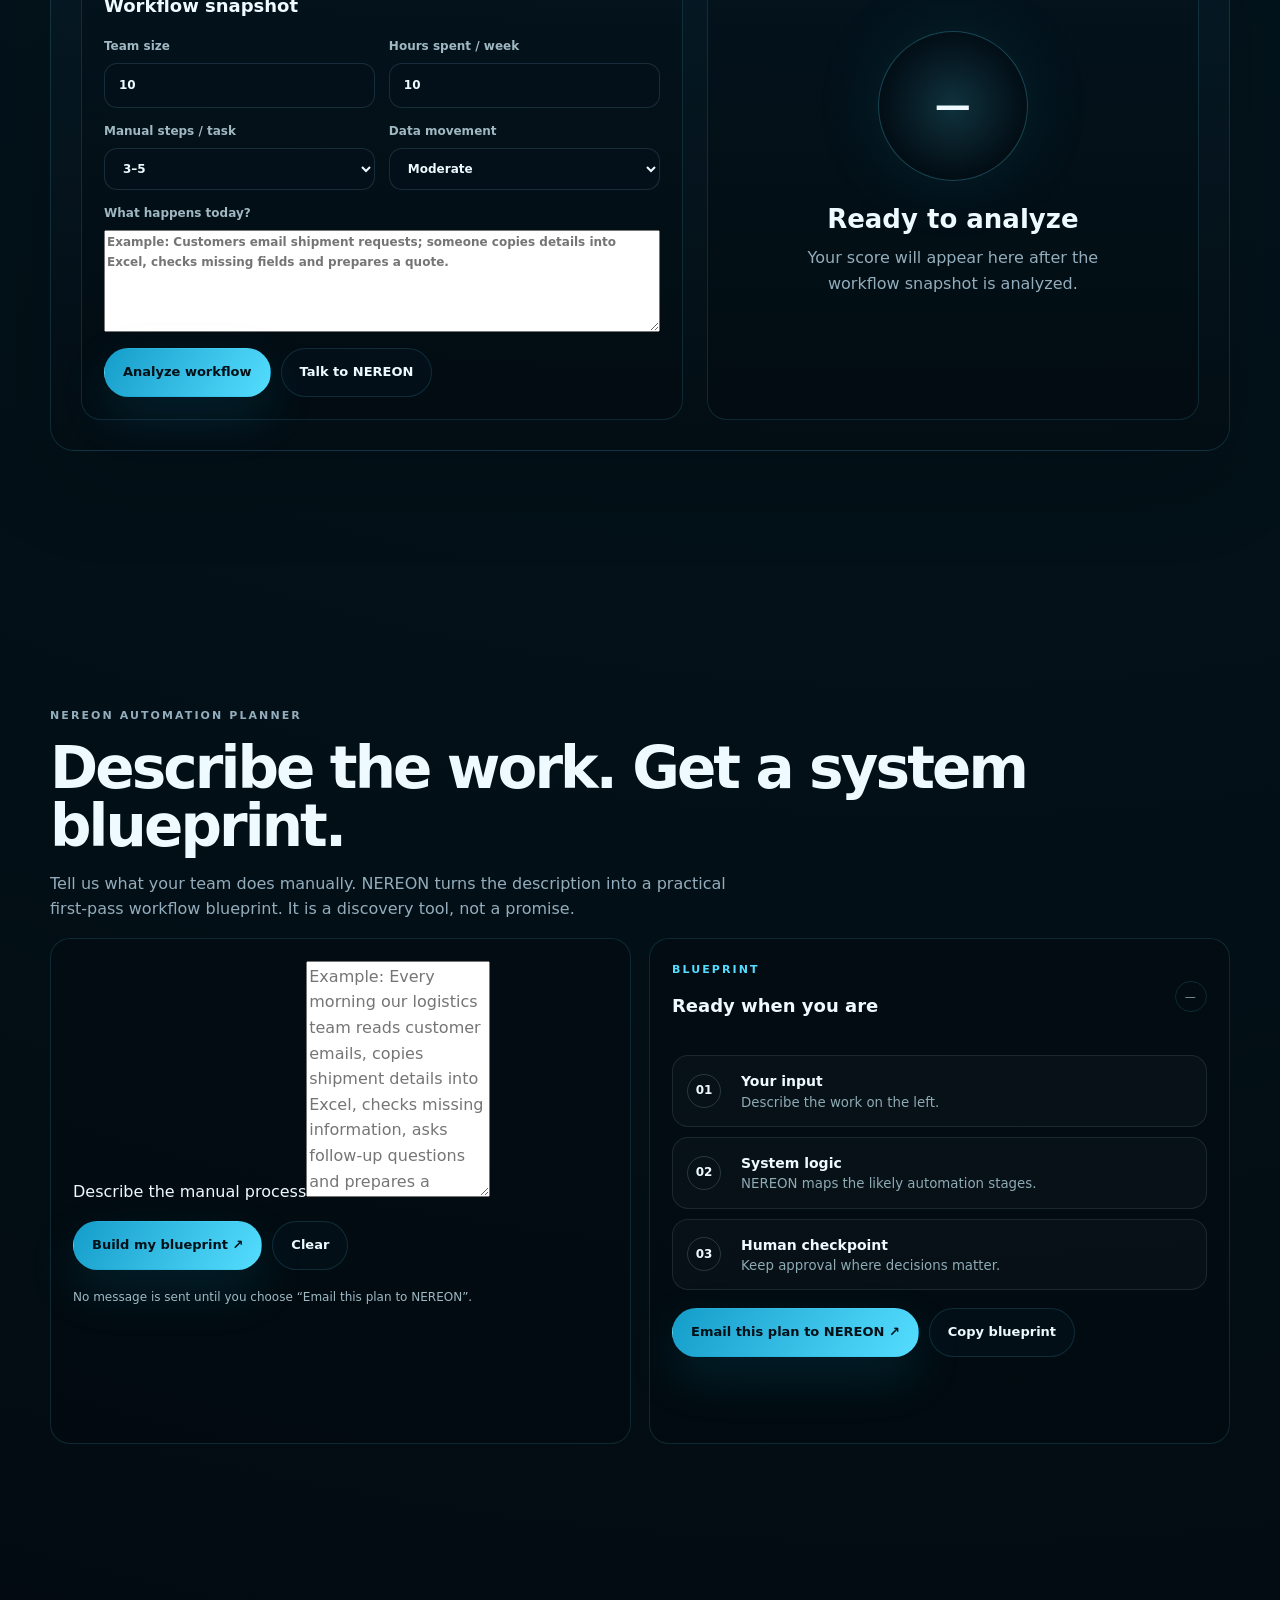
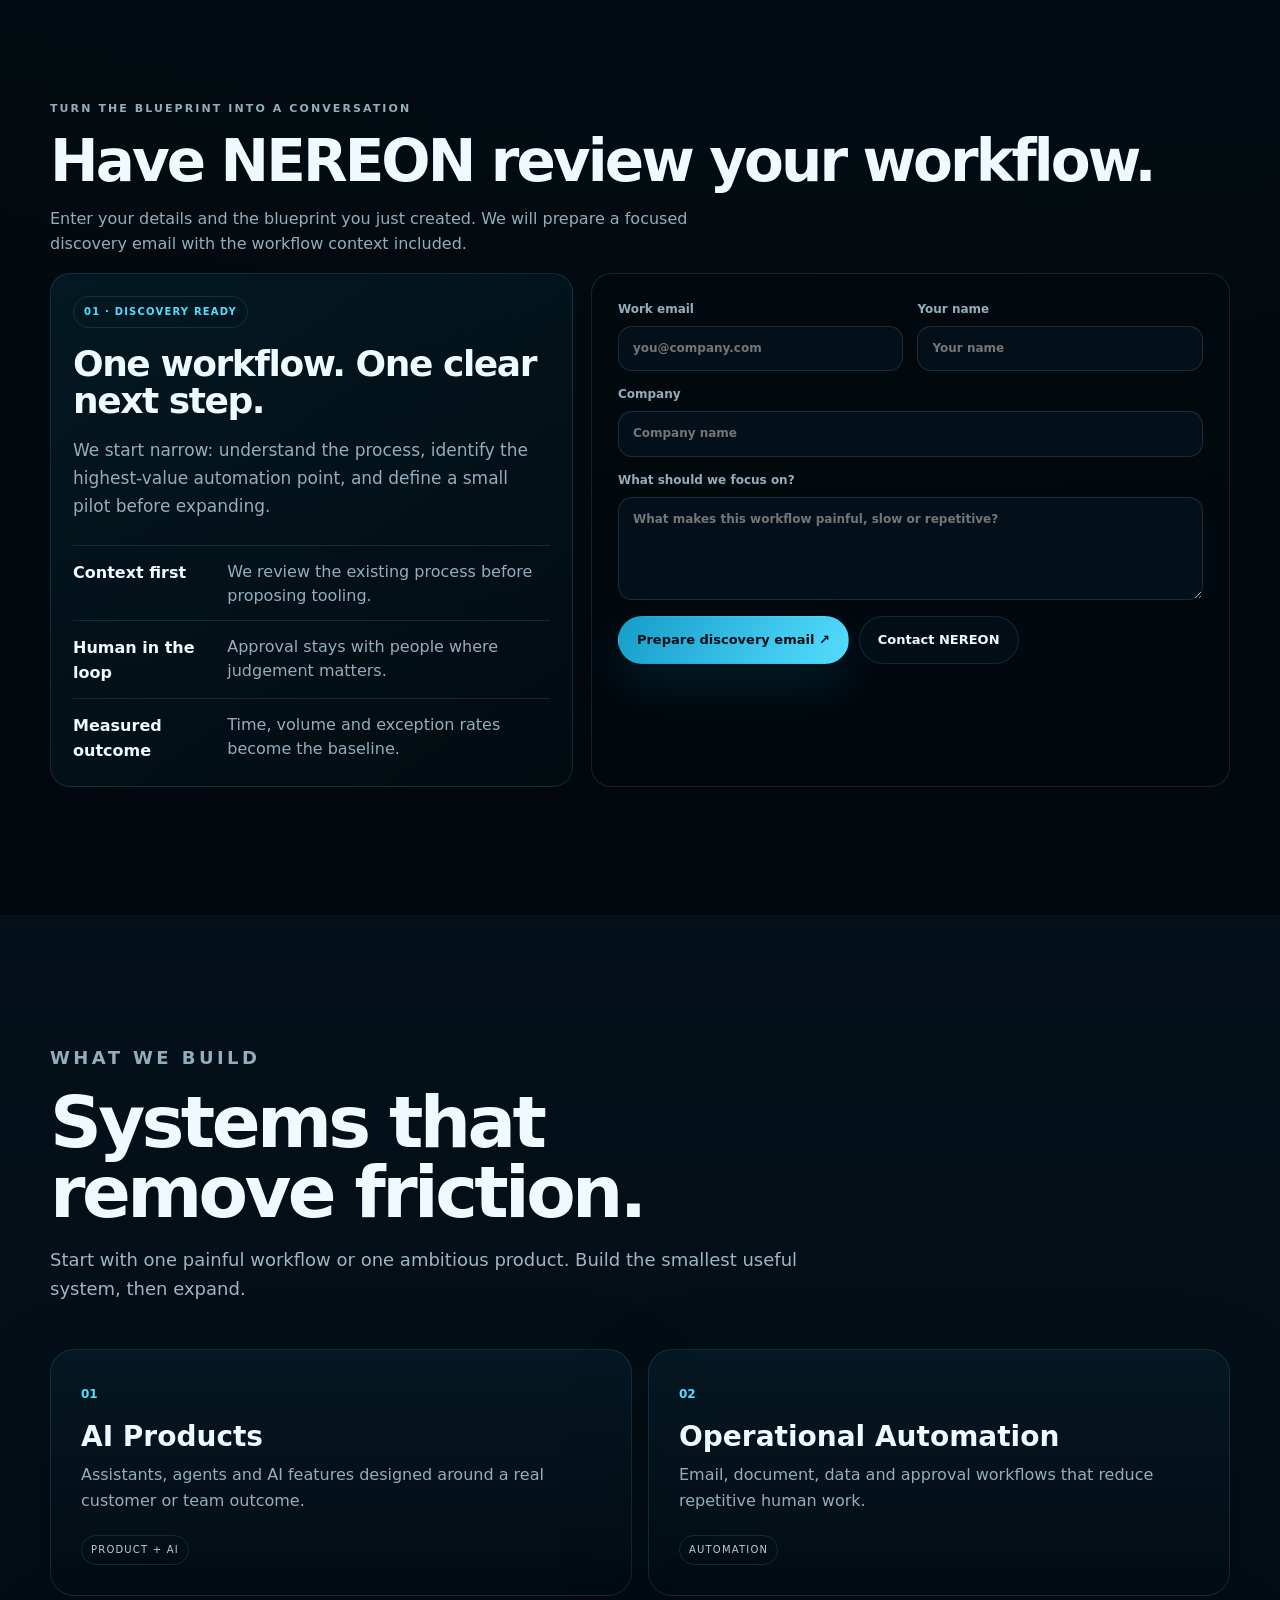
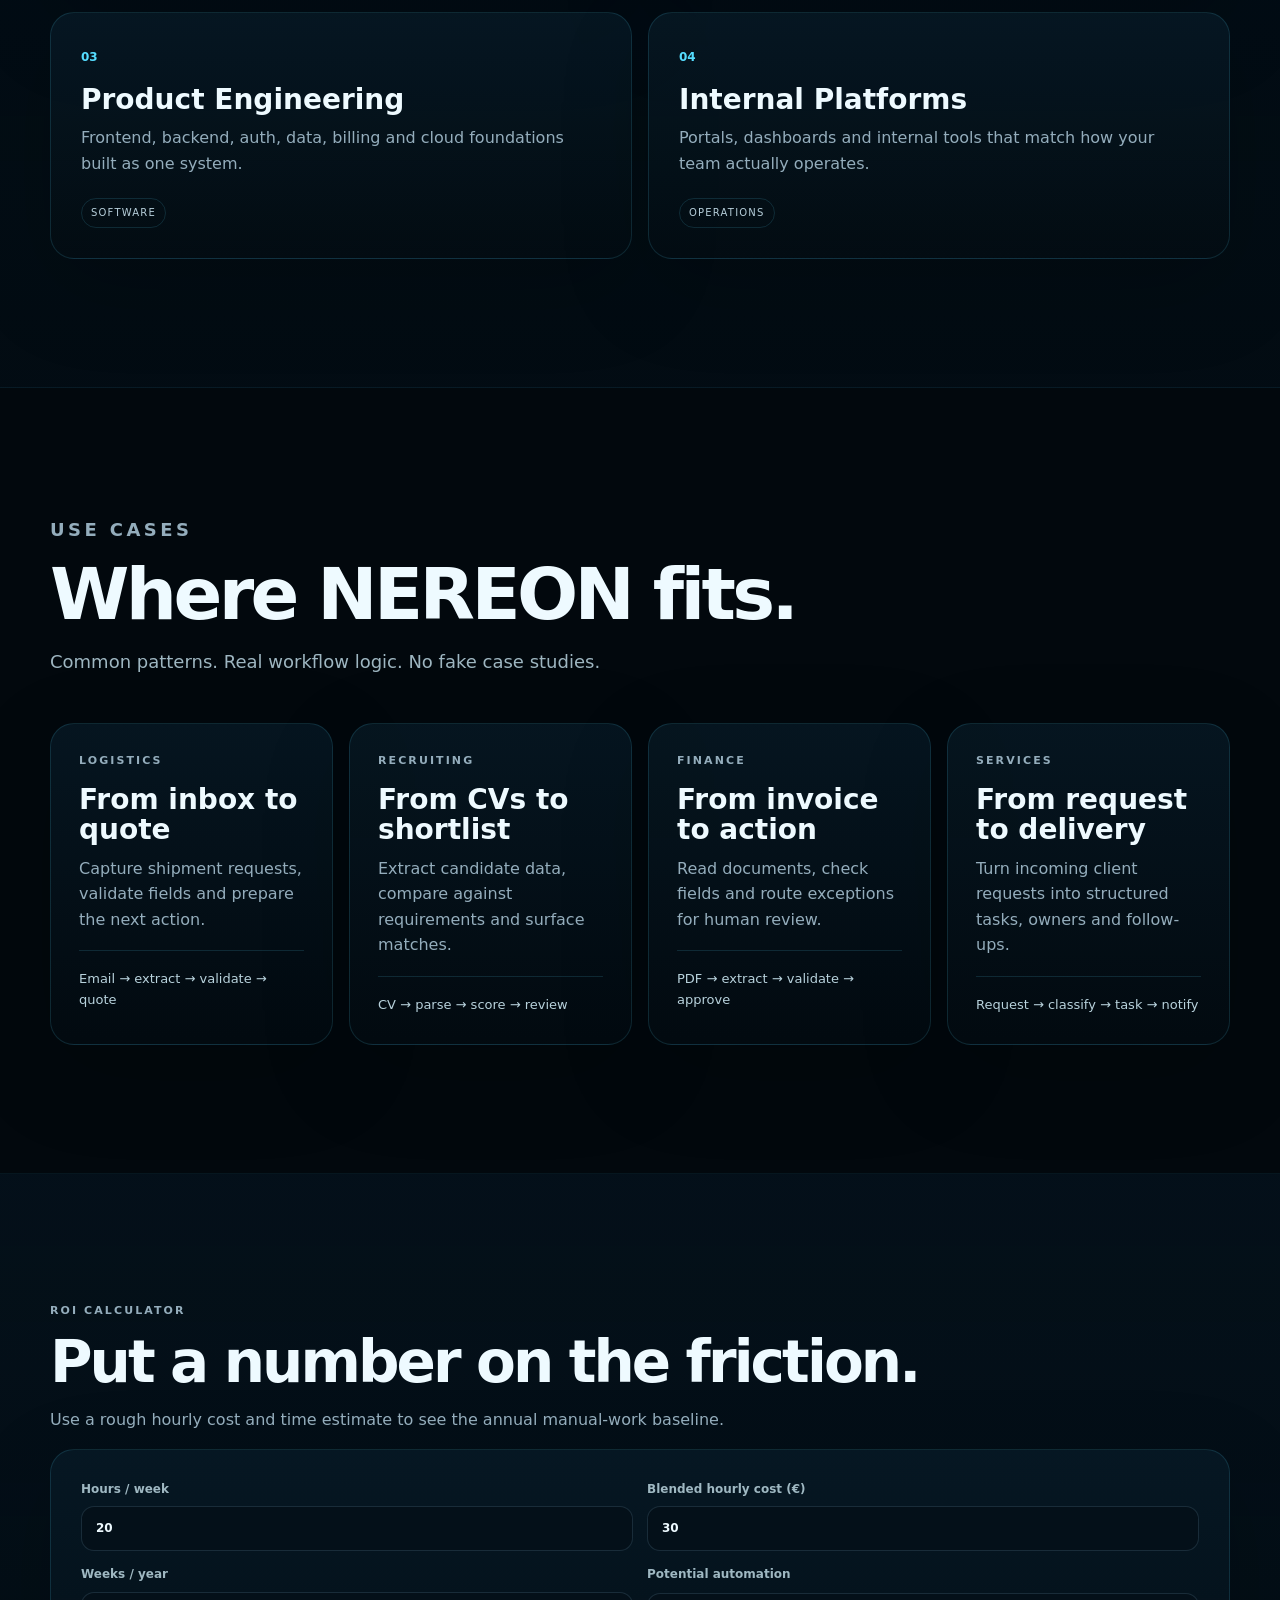
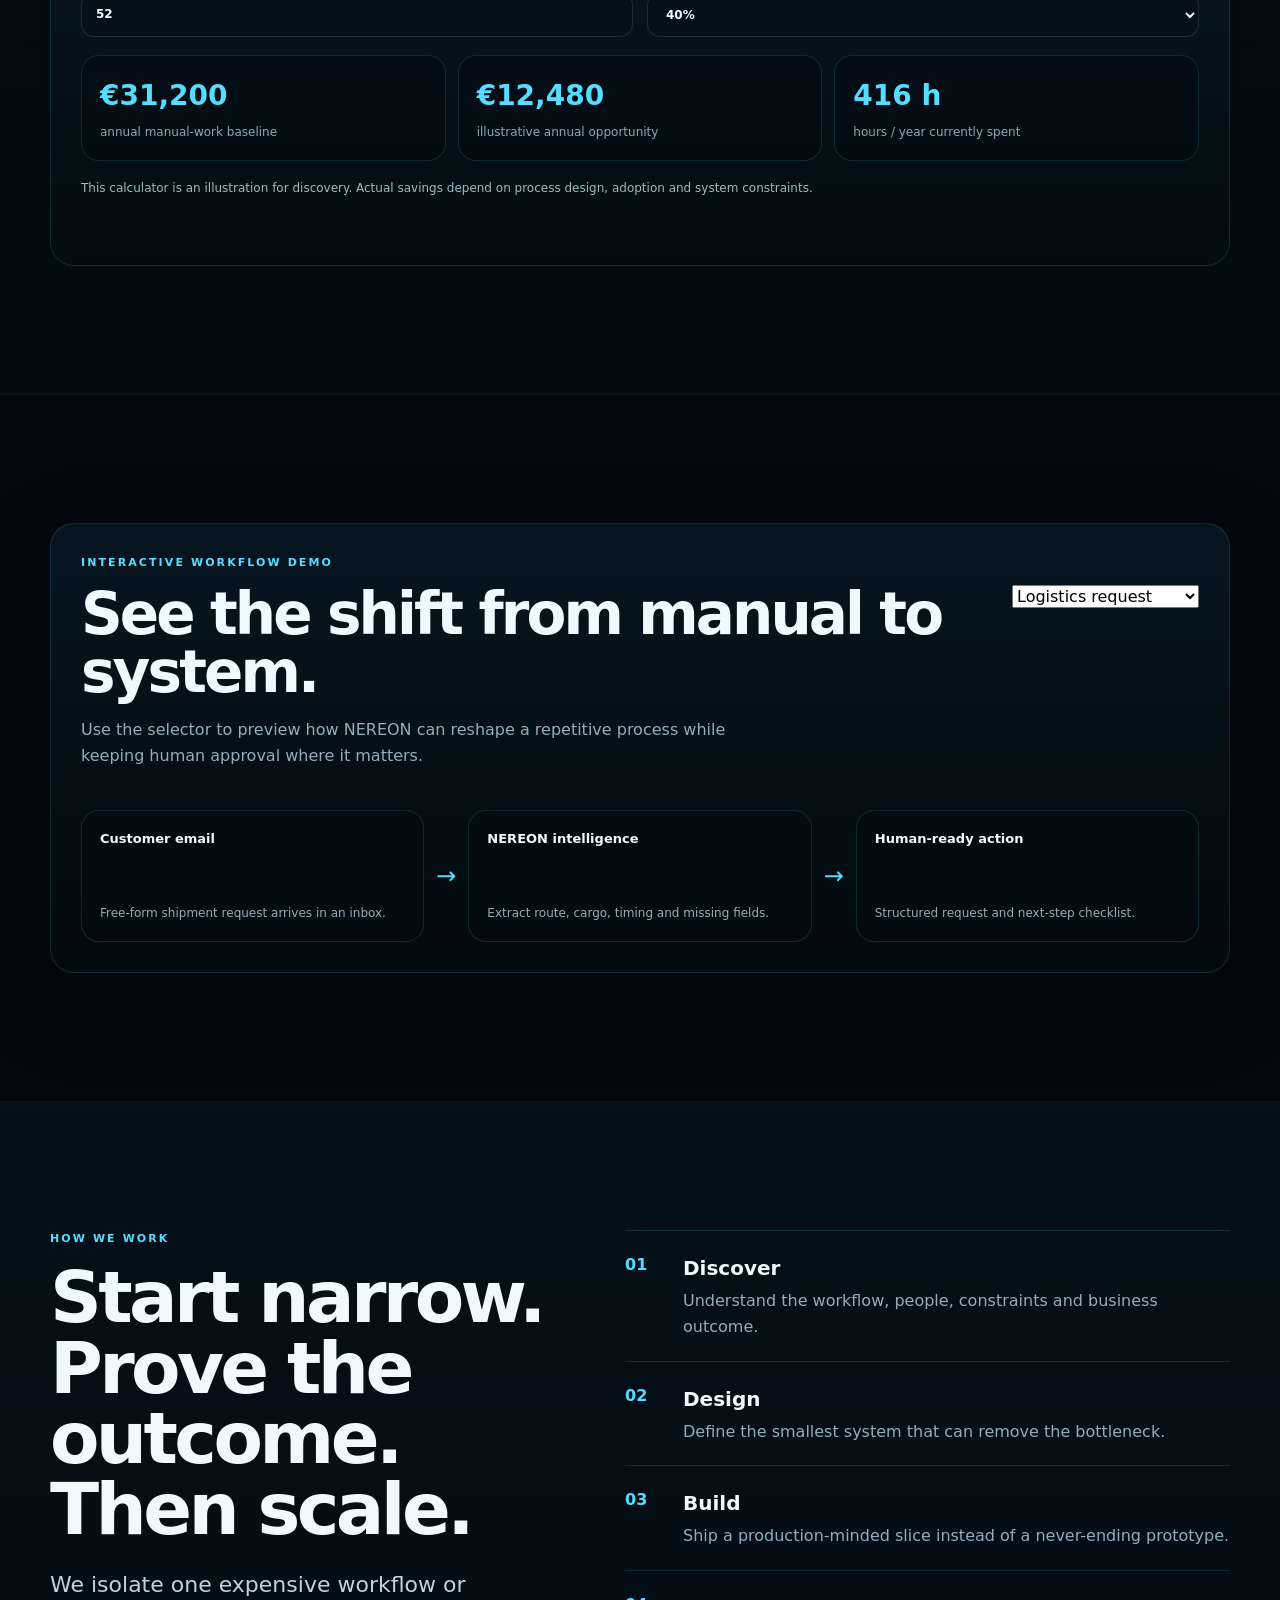
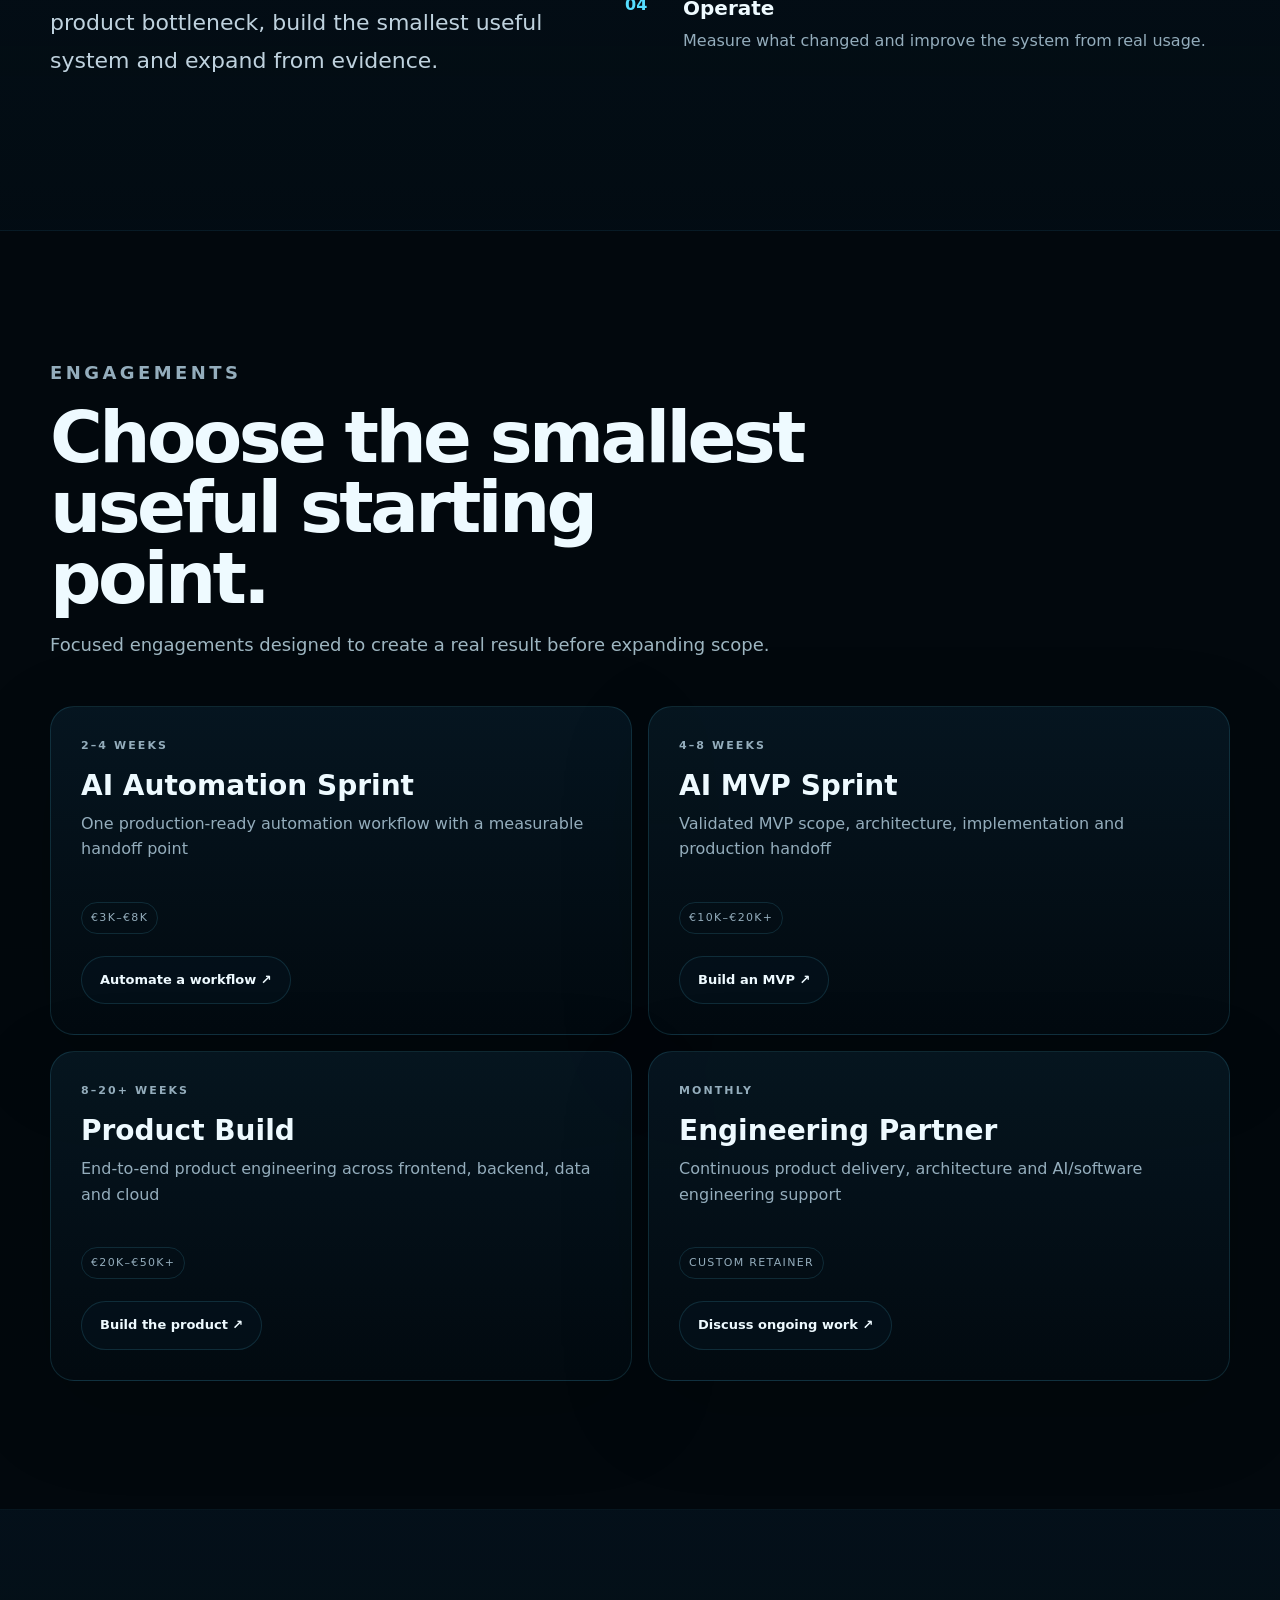
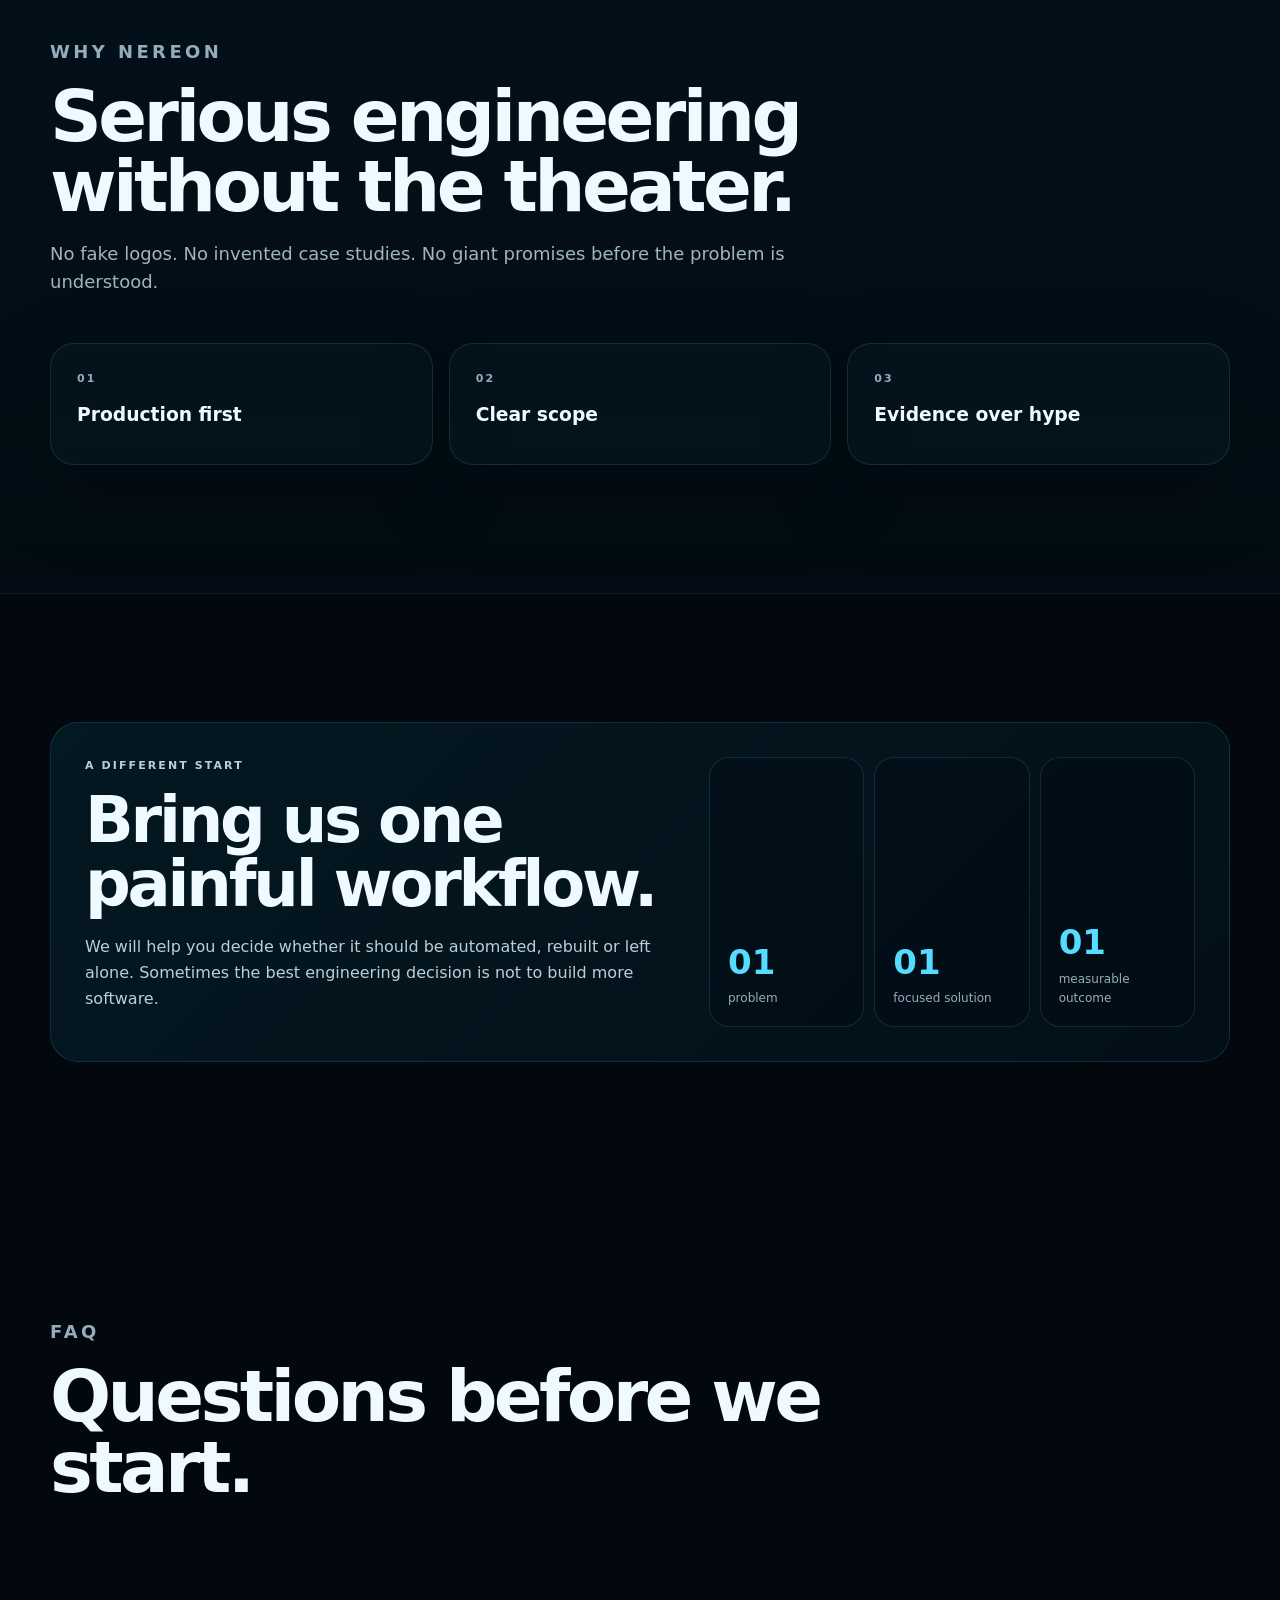
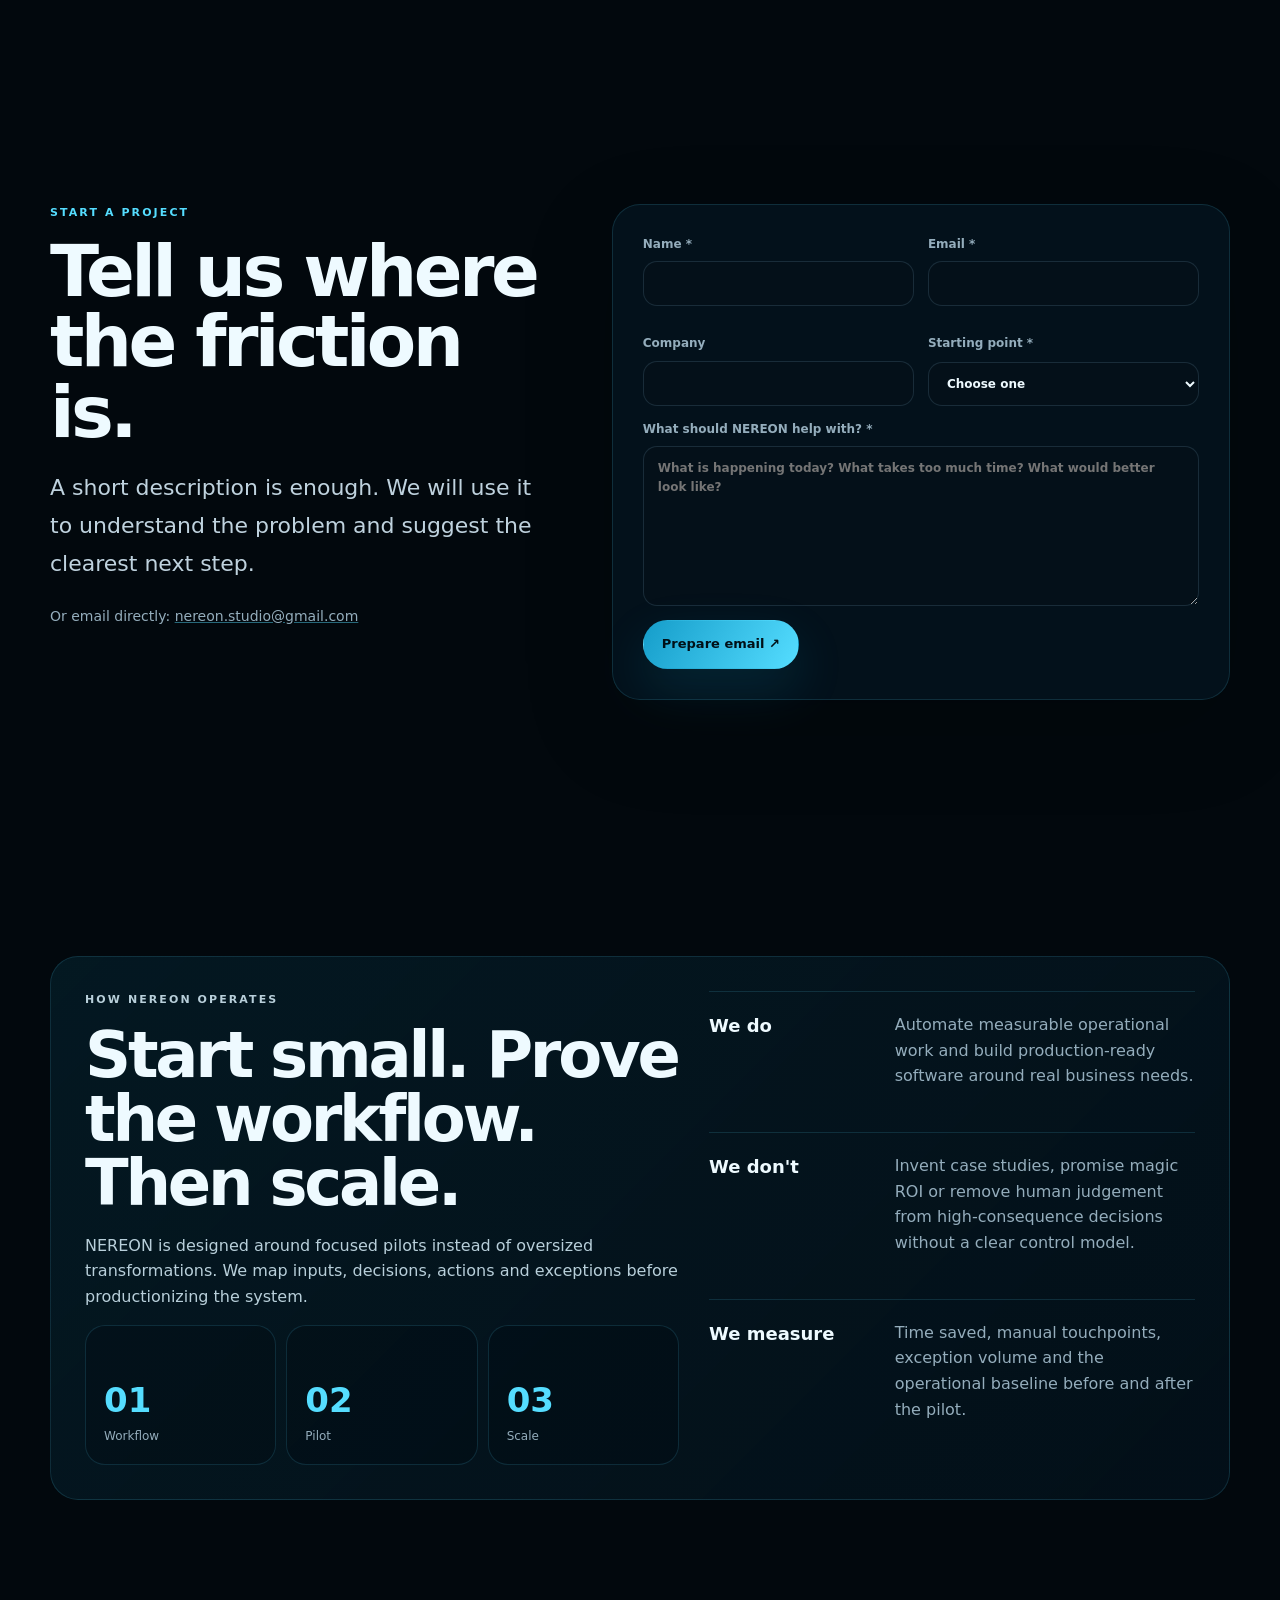
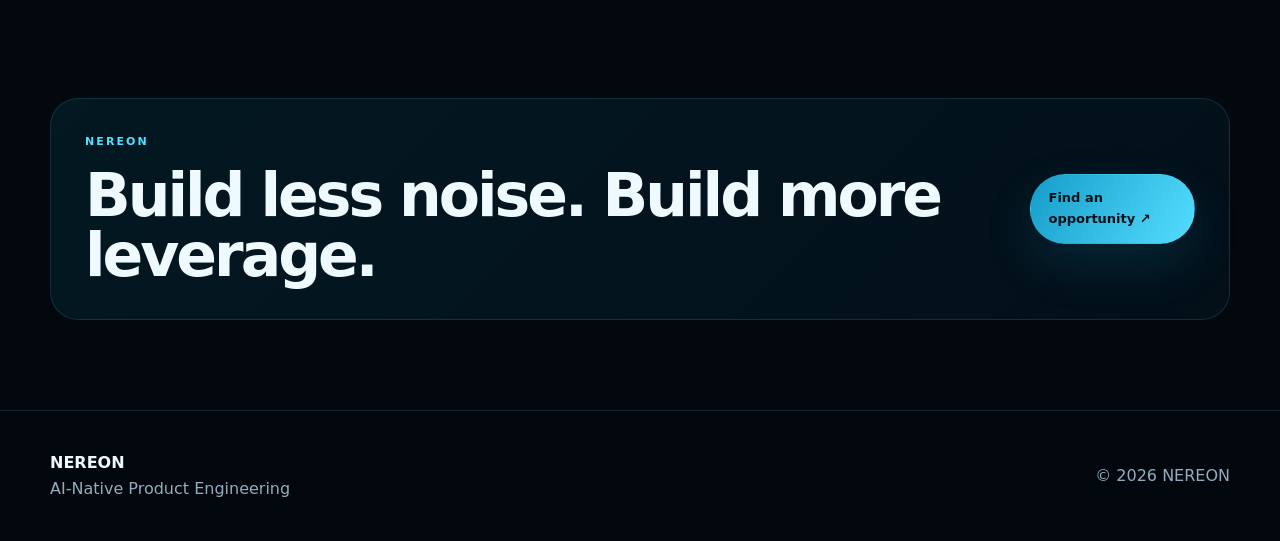
==== commit 1922f00d: "Upgrade NEREON to V6 lead capture" ====
--- a/index.html
+++ b/index.html
@@ -18,6 +18,7 @@
 <section class="signal-strip"><div class="shell signal-grid"><span>Messy inputs</span><b>→</b><span>Intelligent workflow</span><b>→</b><span>Measurable outcome</span></div></section>
 <section id="audit" class="section"><div class="shell"><div class="tool-head" data-reveal><div><p class="eyebrow">FREE AUTOMATION OPPORTUNITY AUDIT</p><h2>Find the work worth automating.</h2><p>Answer a few questions. We will estimate automation potential and show where to start. This is a directional estimate, not a promise.</p></div></div><div class="audit-shell tool-grid" data-reveal><div class="tool-panel"><h3>Workflow snapshot</h3><div class="tool-fields"><label>Team size<input id="auditTeam" type="number" min="1" max="10000" value="10"></label><label>Hours spent / week<input id="auditHours" type="number" min="0" max="168" value="10"></label><label>Manual steps / task<select id="auditSteps"><option value="1">1–2</option><option value="2" selected>3–5</option><option value="3">6–10</option><option value="4">10+</option></select></label><label>Data movement<select id="auditData"><option value="0">Low</option><option value="1" selected>Moderate</option><option value="2">High</option></select></label></div><label style="display:grid;gap:7px;margin-top:14px;color:#9fb8c2;font-size:12px;font-weight:700">What happens today?<textarea id="auditText" rows="5" placeholder="Example: Customers email shipment requests; someone copies details into Excel, checks missing fields and prepares a quote."></textarea></label><div class="tool-actions"><button class="button button--primary" type="button" id="auditBtn">Analyze workflow</button><a class="button button--ghost" href="#contact">Talk to NEREON</a></div></div><div class="tool-panel score-card" aria-live="polite"><div class="score-orb"><strong id="auditScore">—</strong></div><h3 id="auditLevel">Ready to analyze</h3><p id="auditResult">Your score will appear here after the workflow snapshot is analyzed.</p><div class="result-note" id="auditNext"></div></div></div></div></section>
 <section id="planner" class="section planner-section"><div class="shell"><div class="tool-head" data-reveal><div><p class="eyebrow">NEREON AUTOMATION PLANNER</p><h2>Describe the work. Get a system blueprint.</h2><p>Tell us what your team does manually. NEREON turns the description into a practical first-pass workflow blueprint. It is a discovery tool, not a promise.</p></div></div><div class="planner-grid" data-reveal><div class="tool-panel planner-input"><label>Describe the manual process<textarea id="plannerText" rows="9" placeholder="Example: Every morning our logistics team reads customer emails, copies shipment details into Excel, checks missing information, asks follow-up questions and prepares a freight quote."></textarea></label><div class="tool-actions"><button class="button button--primary" type="button" id="plannerBtn">Build my blueprint ↗</button><button class="button button--ghost" type="button" id="plannerClear">Clear</button></div><p class="result-note">No message is sent until you choose “Email this plan to NEREON”.</p></div><div class="tool-panel blueprint-card" aria-live="polite"><div class="blueprint-head"><div><p class="eyebrow">BLUEPRINT</p><h3 id="plannerTitle">Ready when you are</h3></div><span class="pill" id="plannerSignal">—</span></div><div class="blueprint-flow" id="plannerFlow"><div class="blueprint-step"><span>01</span><strong>Your input</strong><small>Describe the work on the left.</small></div><div class="blueprint-step"><span>02</span><strong>System logic</strong><small>NEREON maps the likely automation stages.</small></div><div class="blueprint-step"><span>03</span><strong>Human checkpoint</strong><small>Keep approval where decisions matter.</small></div></div><div class="blueprint-actions"><button class="button button--primary" type="button" id="plannerEmail" disabled>Email this plan to NEREON ↗</button><button class="button button--ghost" type="button" id="plannerCopy" disabled>Copy blueprint</button></div><p class="form-status" id="plannerStatus" aria-live="polite"></p></div></div></div></section>
+<section id="lead-capture" class="section lead-capture-section"><div class="shell"><div class="tool-head" data-reveal><div><p class="eyebrow">TURN THE BLUEPRINT INTO A CONVERSATION</p><h2>Have NEREON review your workflow.</h2><p>Enter your details and the blueprint you just created. We will prepare a focused discovery email with the workflow context included.</p></div></div><div class="lead-grid" data-reveal><div class="tool-panel lead-copy"><div class="lead-badge">01 · DISCOVERY READY</div><h3>One workflow. One clear next step.</h3><p>We start narrow: understand the process, identify the highest-value automation point, and define a small pilot before expanding.</p><div class="lead-points"><div><strong>Context first</strong><span>We review the existing process before proposing tooling.</span></div><div><strong>Human in the loop</strong><span>Approval stays with people where judgement matters.</span></div><div><strong>Measured outcome</strong><span>Time, volume and exception rates become the baseline.</span></div></div></div><div class="tool-panel lead-form-panel"><form id="plannerLeadForm" class="lead-form" novalidate><div class="field-grid"><label>Work email<input id="leadEmail" name="email" type="email" autocomplete="email" placeholder="you@company.com" required></label><label>Your name<input id="leadName" name="name" type="text" autocomplete="name" placeholder="Your name" required></label></div><label>Company<input id="leadCompany" name="company" type="text" autocomplete="organization" placeholder="Company name" required></label><label>What should we focus on?<textarea id="leadFocus" name="focus" rows="4" placeholder="What makes this workflow painful, slow or repetitive?"></textarea></label><div class="tool-actions"><button class="button button--primary" type="submit">Prepare discovery email ↗</button><a class="button button--ghost" href="#contact">Contact NEREON</a></div><p class="form-status" id="plannerLeadStatus" aria-live="polite"></p></form></div></div></div></section>
 <section id="solutions" class="section section--muted"><div class="shell"><div class="section-heading" data-reveal><p class="eyebrow">WHAT WE BUILD</p><h2>Systems that remove friction.</h2><p>Start with one painful workflow or one ambitious product. Build the smallest useful system, then expand.</p></div><div class="service-grid"><article class="service-card" data-reveal><span>01</span><h3>AI Products</h3><p>Assistants, agents and AI features designed around a real customer or team outcome.</p><div class="service-tag">Product + AI</div></article><article class="service-card" data-reveal><span>02</span><h3>Operational Automation</h3><p>Email, document, data and approval workflows that reduce repetitive human work.</p><div class="service-tag">Automation</div></article><article class="service-card" data-reveal><span>03</span><h3>Product Engineering</h3><p>Frontend, backend, auth, data, billing and cloud foundations built as one system.</p><div class="service-tag">Software</div></article><article class="service-card" data-reveal><span>04</span><h3>Internal Platforms</h3><p>Portals, dashboards and internal tools that match how your team actually operates.</p><div class="service-tag">Operations</div></article></div></div></section>
 <section class="section"><div class="shell"><div class="section-heading" data-reveal><p class="eyebrow">USE CASES</p><h2>Where NEREON fits.</h2><p>Common patterns. Real workflow logic. No fake case studies.</p></div><div class="use-case-grid"><article class="use-card" data-reveal><p class="eyebrow">LOGISTICS</p><h3>From inbox to quote</h3><p>Capture shipment requests, validate fields and prepare the next action.</p><div class="use-card__flow">Email → extract → validate → quote</div></article><article class="use-card" data-reveal><p class="eyebrow">RECRUITING</p><h3>From CVs to shortlist</h3><p>Extract candidate data, compare against requirements and surface matches.</p><div class="use-card__flow">CV → parse → score → review</div></article><article class="use-card" data-reveal><p class="eyebrow">FINANCE</p><h3>From invoice to action</h3><p>Read documents, check fields and route exceptions for human review.</p><div class="use-card__flow">PDF → extract → validate → approve</div></article><article class="use-card" data-reveal><p class="eyebrow">SERVICES</p><h3>From request to delivery</h3><p>Turn incoming client requests into structured tasks, owners and follow-ups.</p><div class="use-card__flow">Request → classify → task → notify</div></article></div></div></section>
 <section id="roi" class="section section--muted"><div class="shell"><div class="tool-head" data-reveal><div><p class="eyebrow">ROI CALCULATOR</p><h2>Put a number on the friction.</h2><p>Use a rough hourly cost and time estimate to see the annual manual-work baseline.</p></div></div><div class="roi-shell" data-reveal><div class="tool-fields"><label>Hours / week<input id="roiHours" type="number" min="0" max="168" value="20"></label><label>Blended hourly cost (€)<input id="roiRate" type="number" min="0" max="1000" value="30"></label><label>Weeks / year<input id="roiWeeks" type="number" min="1" max="52" value="52"></label><label>Potential automation<select id="roiReduction"><option value="20">20%</option><option value="40" selected>40%</option><option value="60">60%</option><option value="80">80%</option></select></label></div><div class="roi-summary"><div class="metric"><strong id="roiAnnual">€31,200</strong><span>annual manual-work baseline</span></div><div class="metric"><strong id="roiPotential">€12,480</strong><span>illustrative annual opportunity</span></div><div class="metric"><strong id="roiHours">416 h</strong><span>hours / year currently spent</span></div></div><p class="result-note">This calculator is an illustration for discovery. Actual savings depend on process design, adoption and system constraints.</p></div></div></section>
@@ -28,6 +29,7 @@
 <section class="section transparency"><div class="shell transparency-card" data-reveal><div><p class="eyebrow">A DIFFERENT START</p><h2>Bring us one painful workflow.</h2><p>We will help you decide whether it should be automated, rebuilt or left alone. Sometimes the best engineering decision is not to build more software.</p></div><div class="mini-metrics"><div><strong>01</strong><span>problem</span></div><div><strong>01</strong><span>focused solution</span></div><div><strong>01</strong><span>measurable outcome</span></div></div></div></section>
 <section id="faq" class="section"><div class="shell"><div class="section-heading" data-reveal><p class="eyebrow">FAQ</p><h2>Questions before we start.</h2></div><div class="faq-list" data-trust-faq></div></div></section>
 <section id="contact" class="section contact-section"><div class="shell contact-grid"><div data-reveal><p class="eyebrow">START A PROJECT</p><h2>Tell us where the friction is.</h2><p class="large-copy">A short description is enough. We will use it to understand the problem and suggest the clearest next step.</p><p class="direct-email">Or email directly: <a href="mailto:nereon.studio@gmail.com">nereon.studio@gmail.com</a></p></div><form class="contact-card" data-contact-form novalidate data-reveal><input class="honeypot" name="website" tabindex="-1" autocomplete="off" aria-hidden="true"><div class="field-grid"><label><span>Name *</span><input name="name" autocomplete="name" required></label><label><span>Email *</span><input name="email" type="email" autocomplete="email" required></label><label><span>Company</span><input name="company" autocomplete="organization"></label><label><span>Starting point *</span><select name="offerId" required><option value="">Choose one</option></select></label></div><label><span>What should NEREON help with? *</span><textarea name="message" rows="7" required placeholder="What is happening today? What takes too much time? What would better look like?"></textarea></label><div class="form-footer"><button class="button button--primary" type="submit">Prepare email ↗</button><p class="form-status" data-contact-status aria-live="polite"></p></div></form></div></section>
+<section class="section"><div class="shell"><div class="transparency-card" data-reveal><div><p class="eyebrow">HOW NEREON OPERATES</p><h2>Start small. Prove the workflow. Then scale.</h2><p>NEREON is designed around focused pilots instead of oversized transformations. We map inputs, decisions, actions and exceptions before productionizing the system.</p><div class="mini-metrics"><div><strong>01</strong><span>Workflow</span></div><div><strong>02</strong><span>Pilot</span></div><div><strong>03</strong><span>Scale</span></div></div></div><div class="signal-list"><div><strong>We do</strong><span>Automate measurable operational work and build production-ready software around real business needs.</span></div><div><strong>We don't</strong><span>Invent case studies, promise magic ROI or remove human judgement from high-consequence decisions without a clear control model.</span></div><div><strong>We measure</strong><span>Time saved, manual touchpoints, exception volume and the operational baseline before and after the pilot.</span></div></div></div></div></section>
 <section class="section section--cta"><div class="shell launch-cta" data-reveal><div><p class="eyebrow">NEREON</p><h2>Build less noise. Build more leverage.</h2></div><a class="button button--primary" href="#audit">Find an opportunity ↗</a></div></section>
 </main>
 <footer class="site-footer"><div class="shell footer-inner"><div><strong>NEREON</strong><div>AI-Native Product Engineering</div></div><div>© <span id="year"></span> NEREON</div></div></footer>
--- a/css/nereon-sales.css
+++ b/css/nereon-sales.css
@@ -14,3 +14,19 @@
 .blueprint-step small{color:#8eaab4;line-height:1.45}
 .blueprint-actions{display:flex;flex-wrap:wrap;gap:10px;margin-top:auto}
 @media (max-width: 860px){.planner-grid{grid-template-columns:1fr}}
+
+/* V6 lead capture */
+.lead-capture-section{position:relative;overflow:hidden}
+.lead-grid{display:grid;grid-template-columns:.9fr 1.1fr;gap:18px}
+.lead-copy{background:linear-gradient(145deg,rgba(21,157,202,.1),rgba(3,12,18,.72))}
+.lead-badge{display:inline-flex;padding:7px 10px;border:1px solid var(--line);border-radius:999px;color:var(--accent);font-size:10px;font-weight:800;letter-spacing:.12em}
+.lead-copy h3{font-size:36px;line-height:1.02;letter-spacing:-.04em;margin:18px 0 12px}
+.lead-copy>p{color:var(--muted);font-size:17px;line-height:1.65}
+.lead-points{display:grid;gap:12px;margin-top:24px}
+.lead-points>div{display:grid;grid-template-columns:.6fr 1.4fr;gap:16px;padding-top:14px;border-top:1px solid var(--line)}
+.lead-points span{color:var(--muted);line-height:1.5}
+.lead-form-panel{padding:26px}
+.lead-form label{display:grid;gap:7px;margin-bottom:14px;color:var(--muted);font-size:12px;font-weight:700}
+.lead-form input,.lead-form textarea{width:100%;border:1px solid rgba(140,189,224,.16);border-radius:14px;background:#041019;color:var(--text);padding:12px 14px;outline:none;font:inherit}
+.lead-form input:focus,.lead-form textarea:focus{border-color:var(--accent);box-shadow:0 0 0 4px rgba(85,221,255,.08)}
+@media(max-width:860px){.lead-grid{grid-template-columns:1fr}.lead-points>div{grid-template-columns:1fr;gap:6px}}
